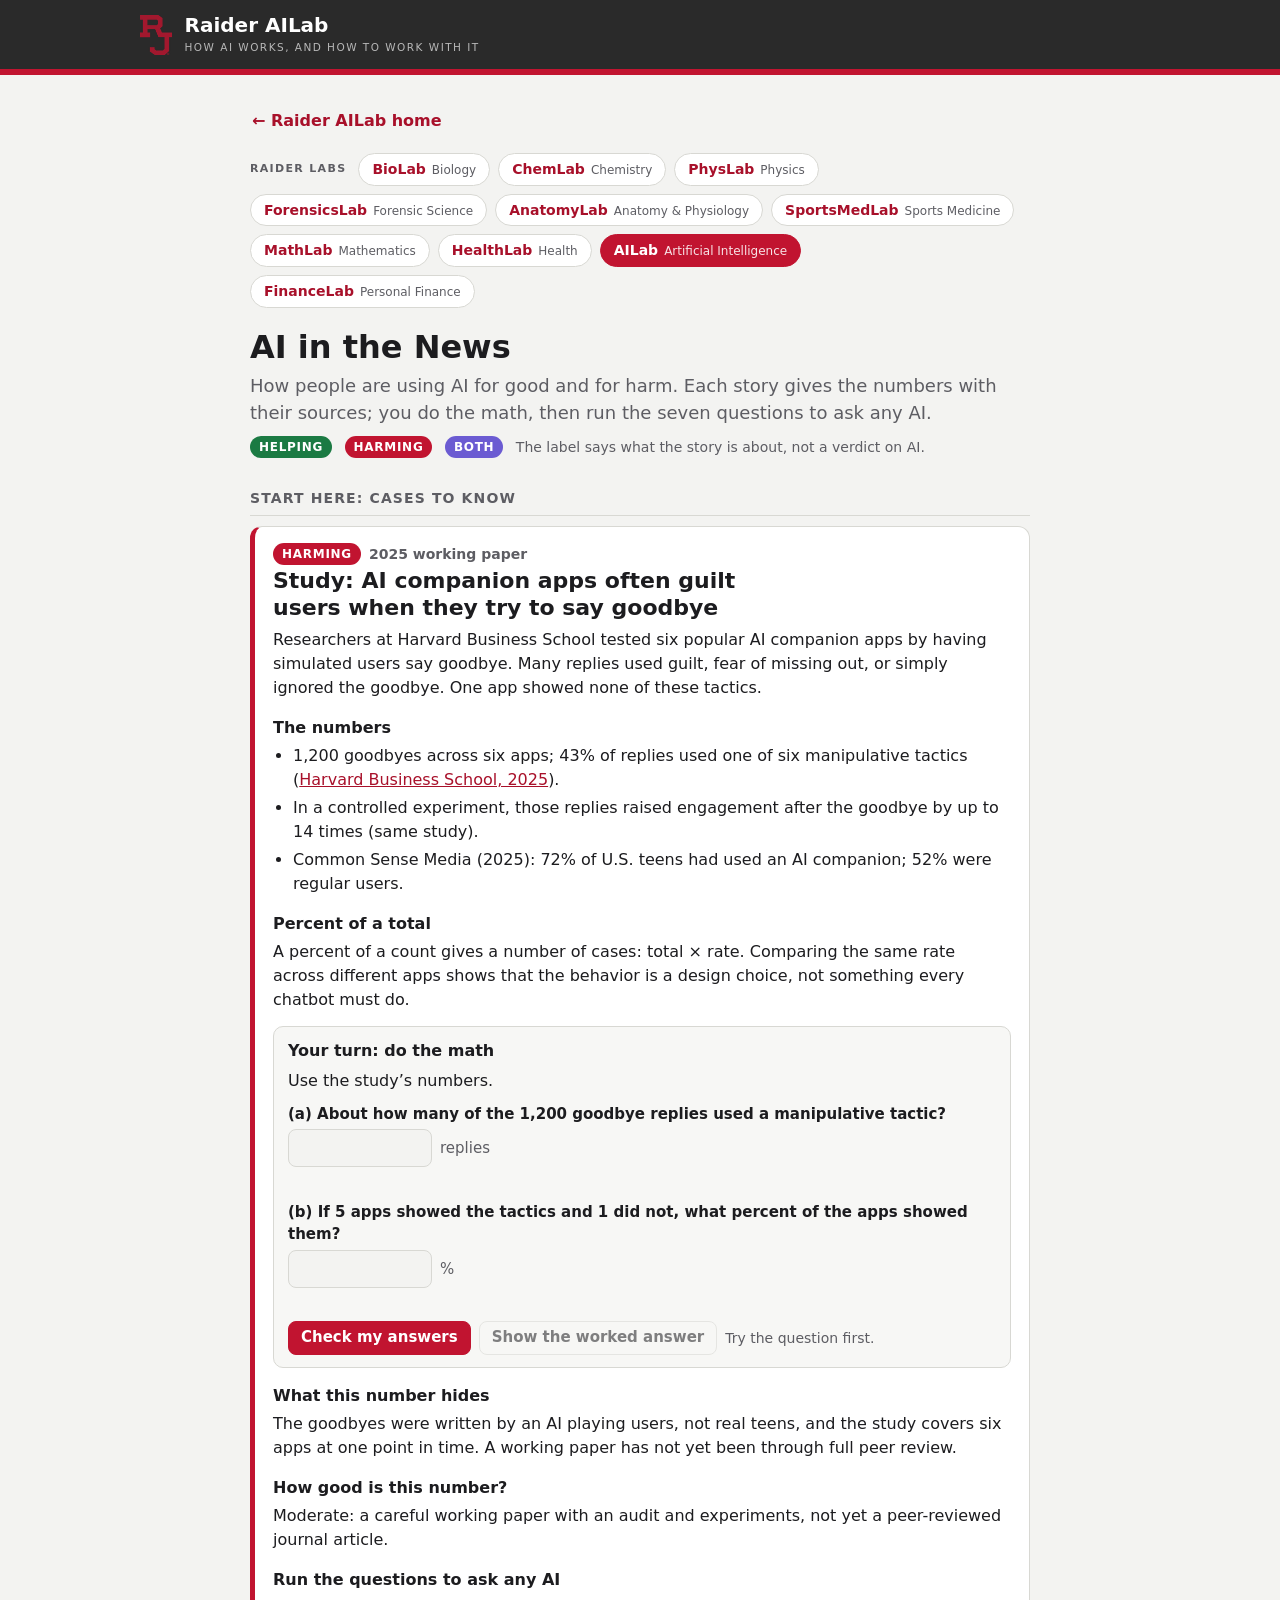
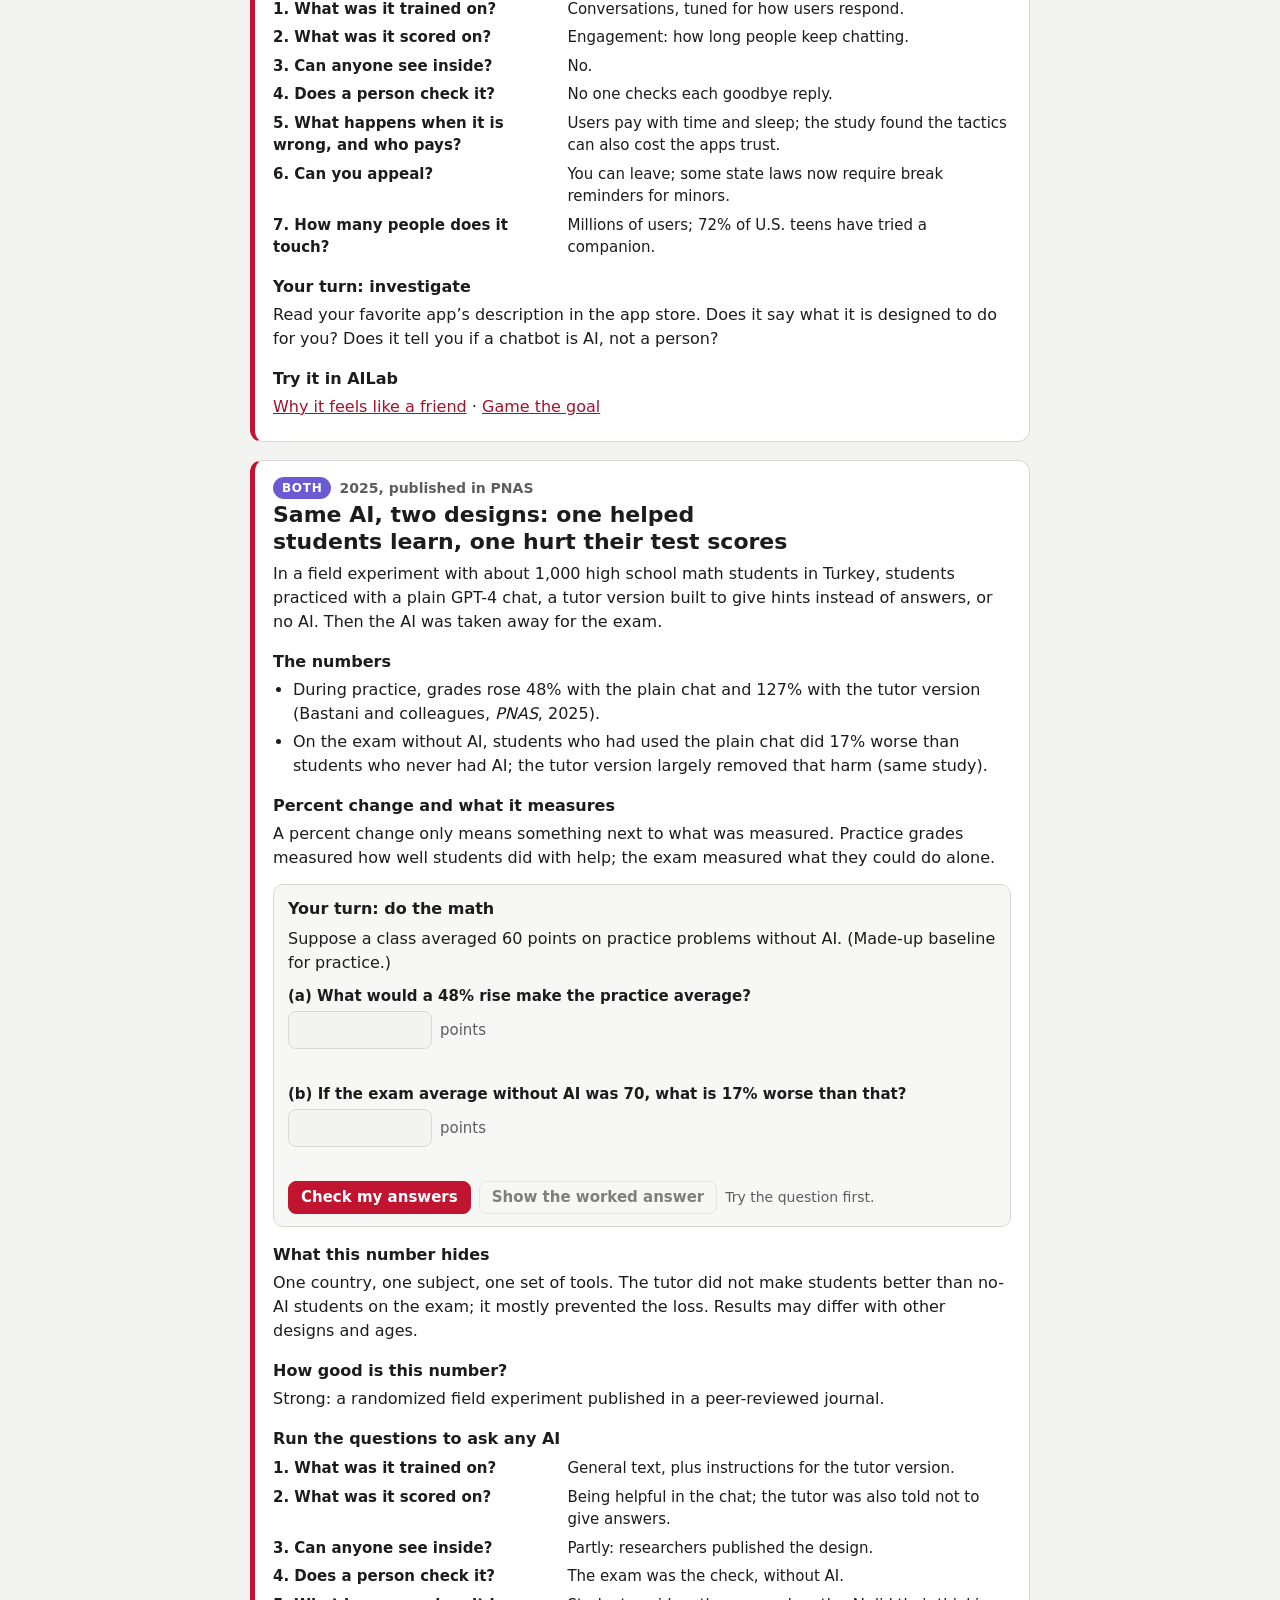
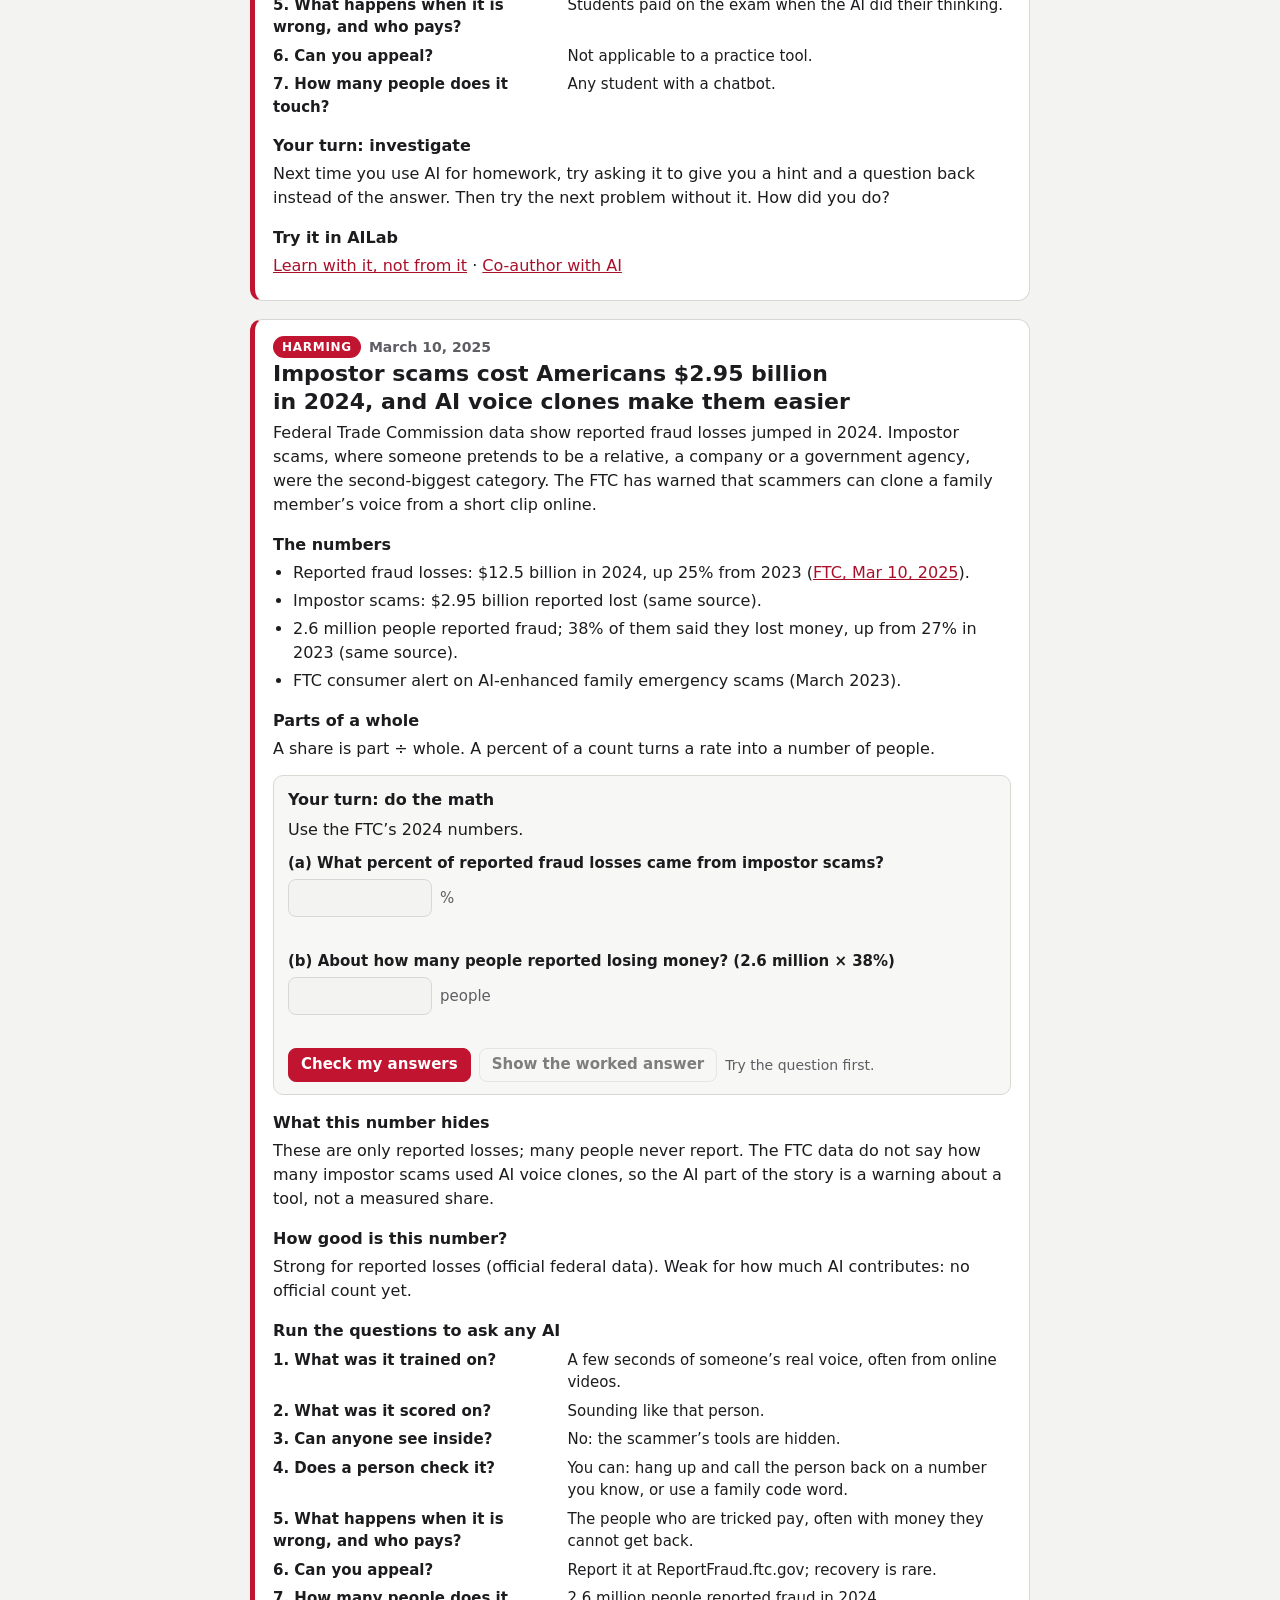
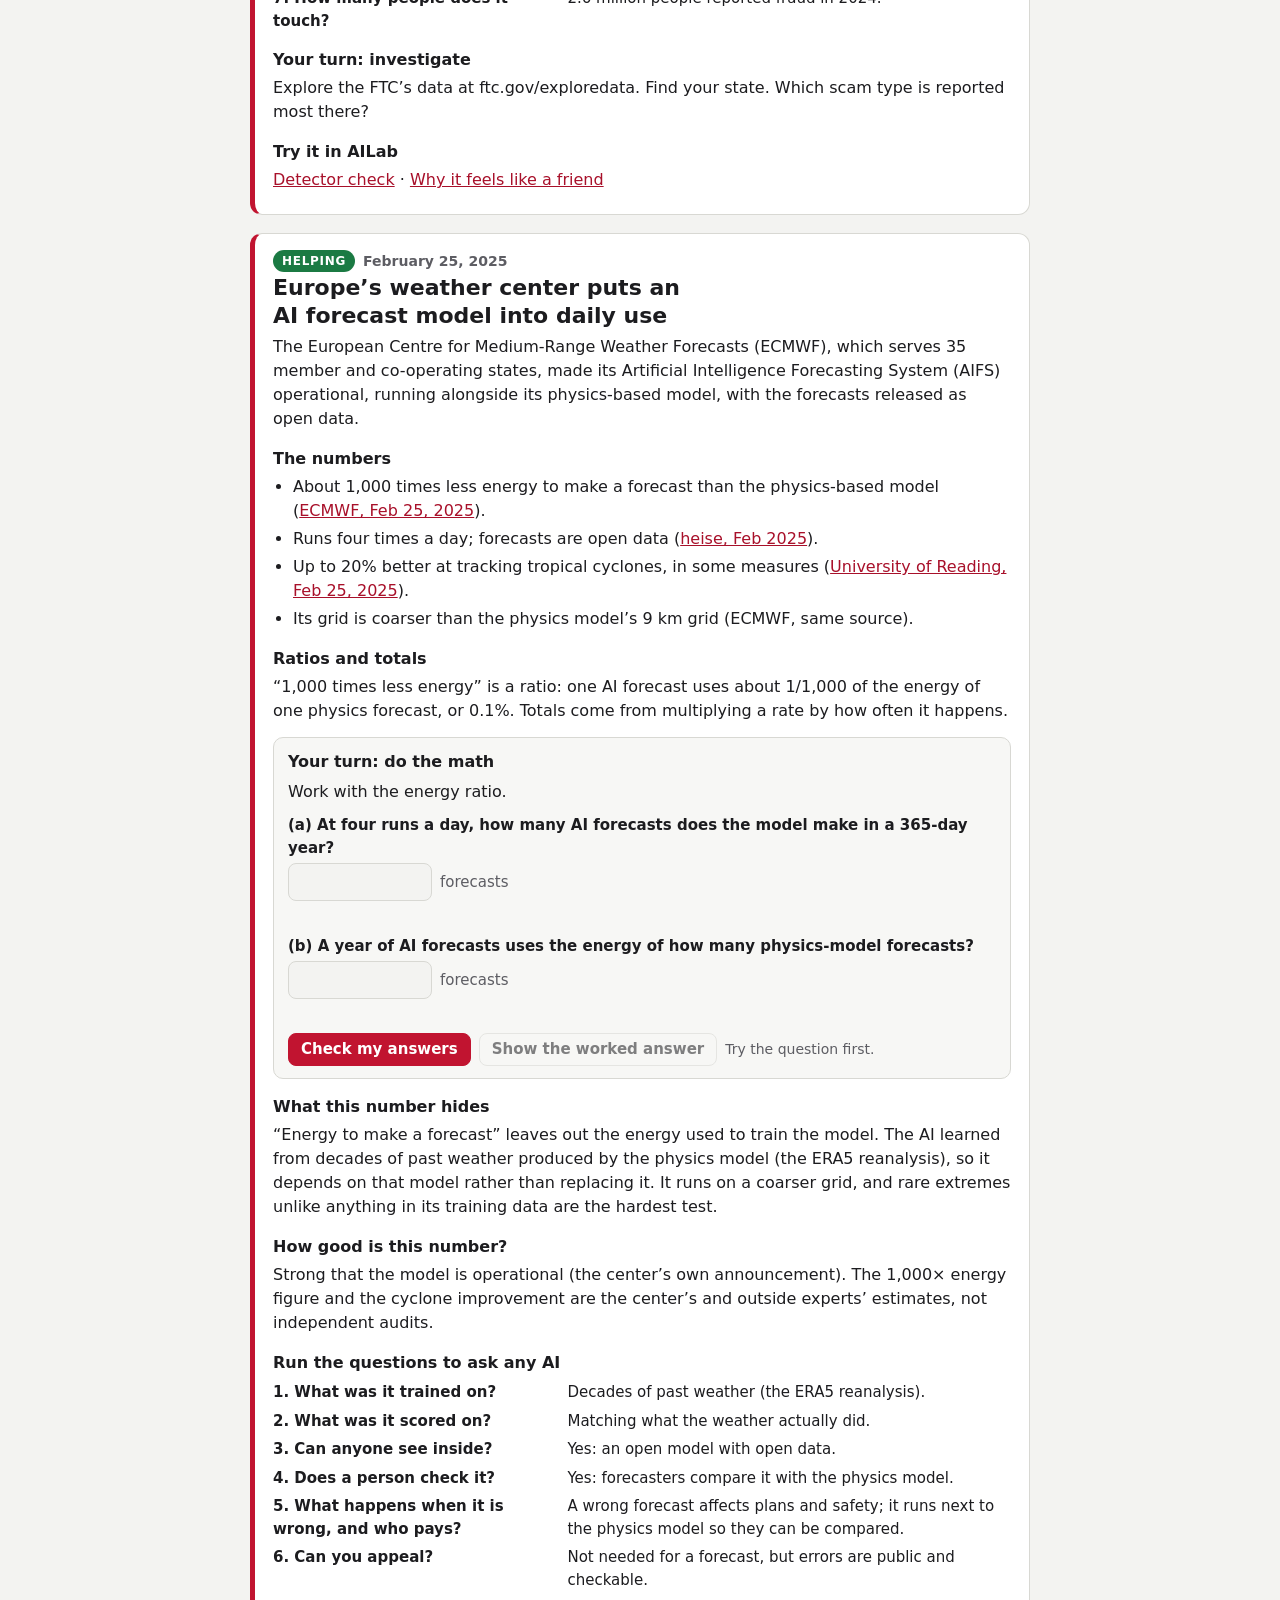
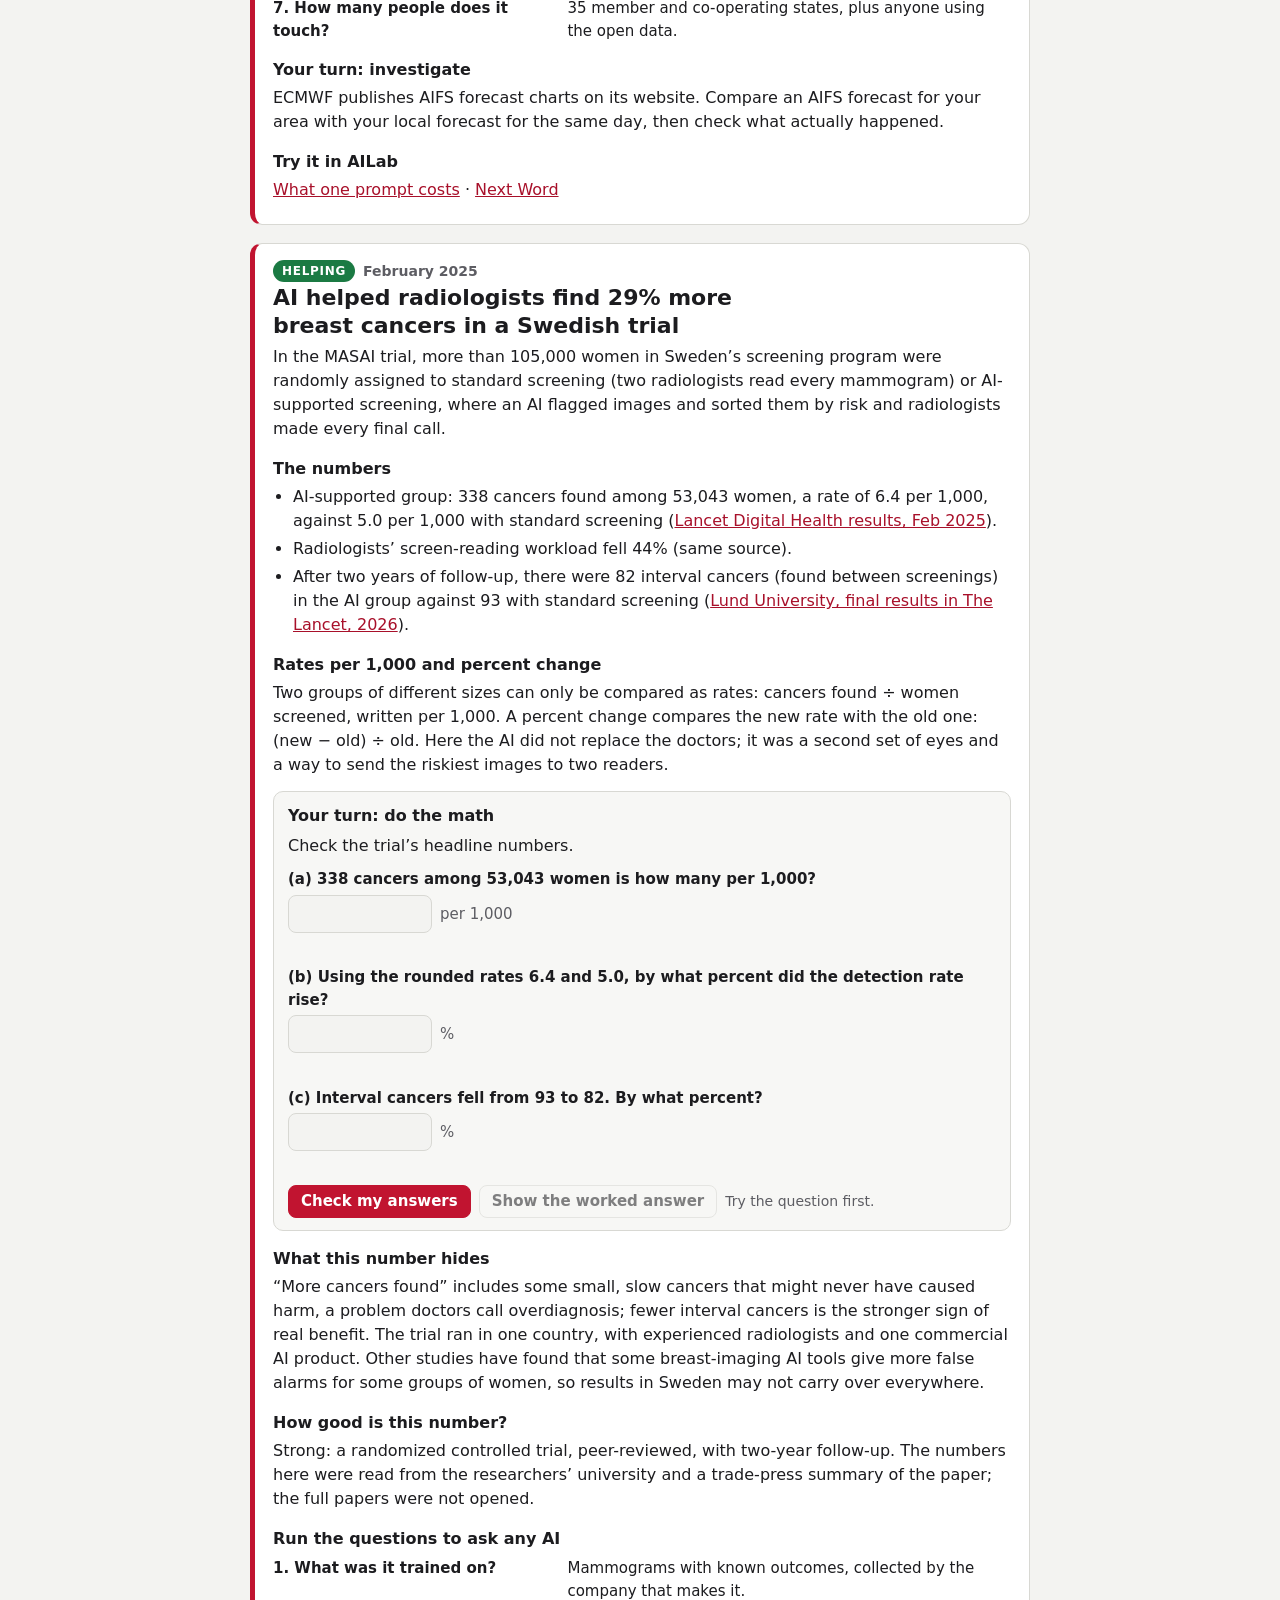
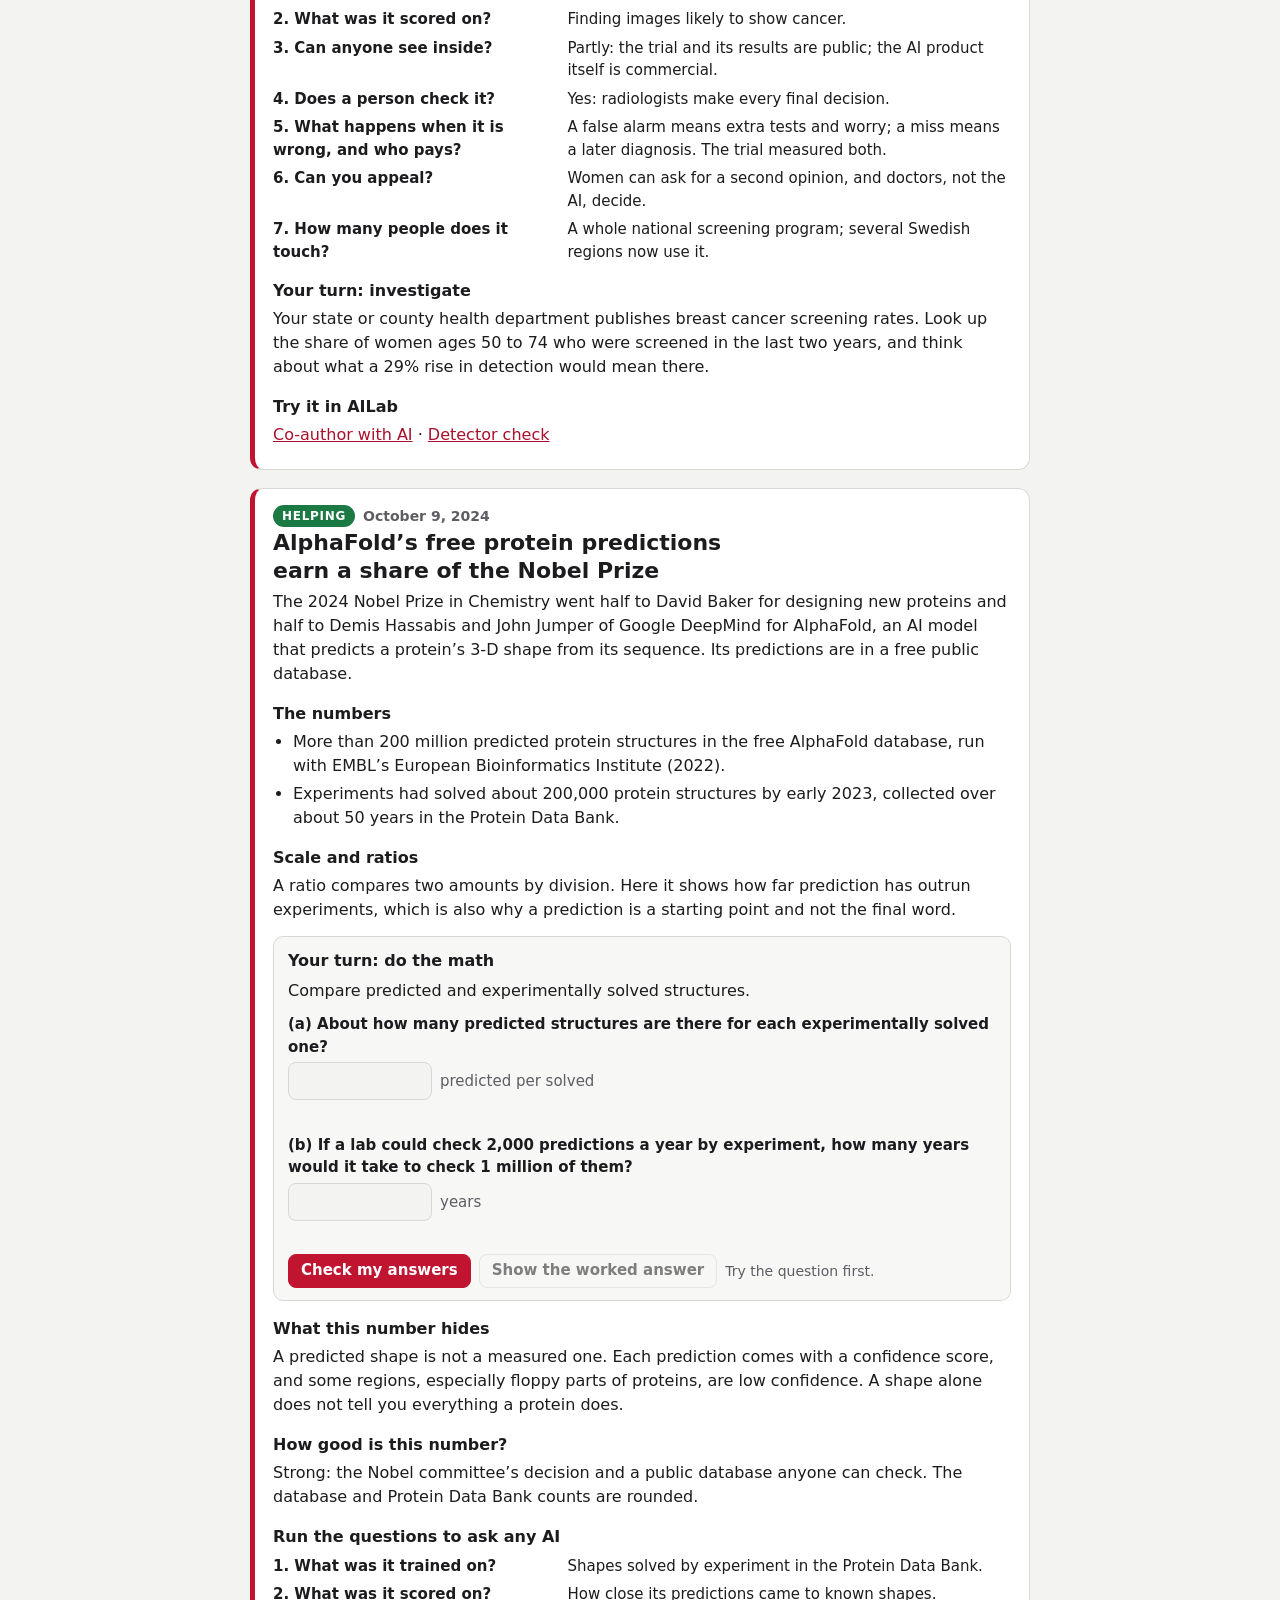
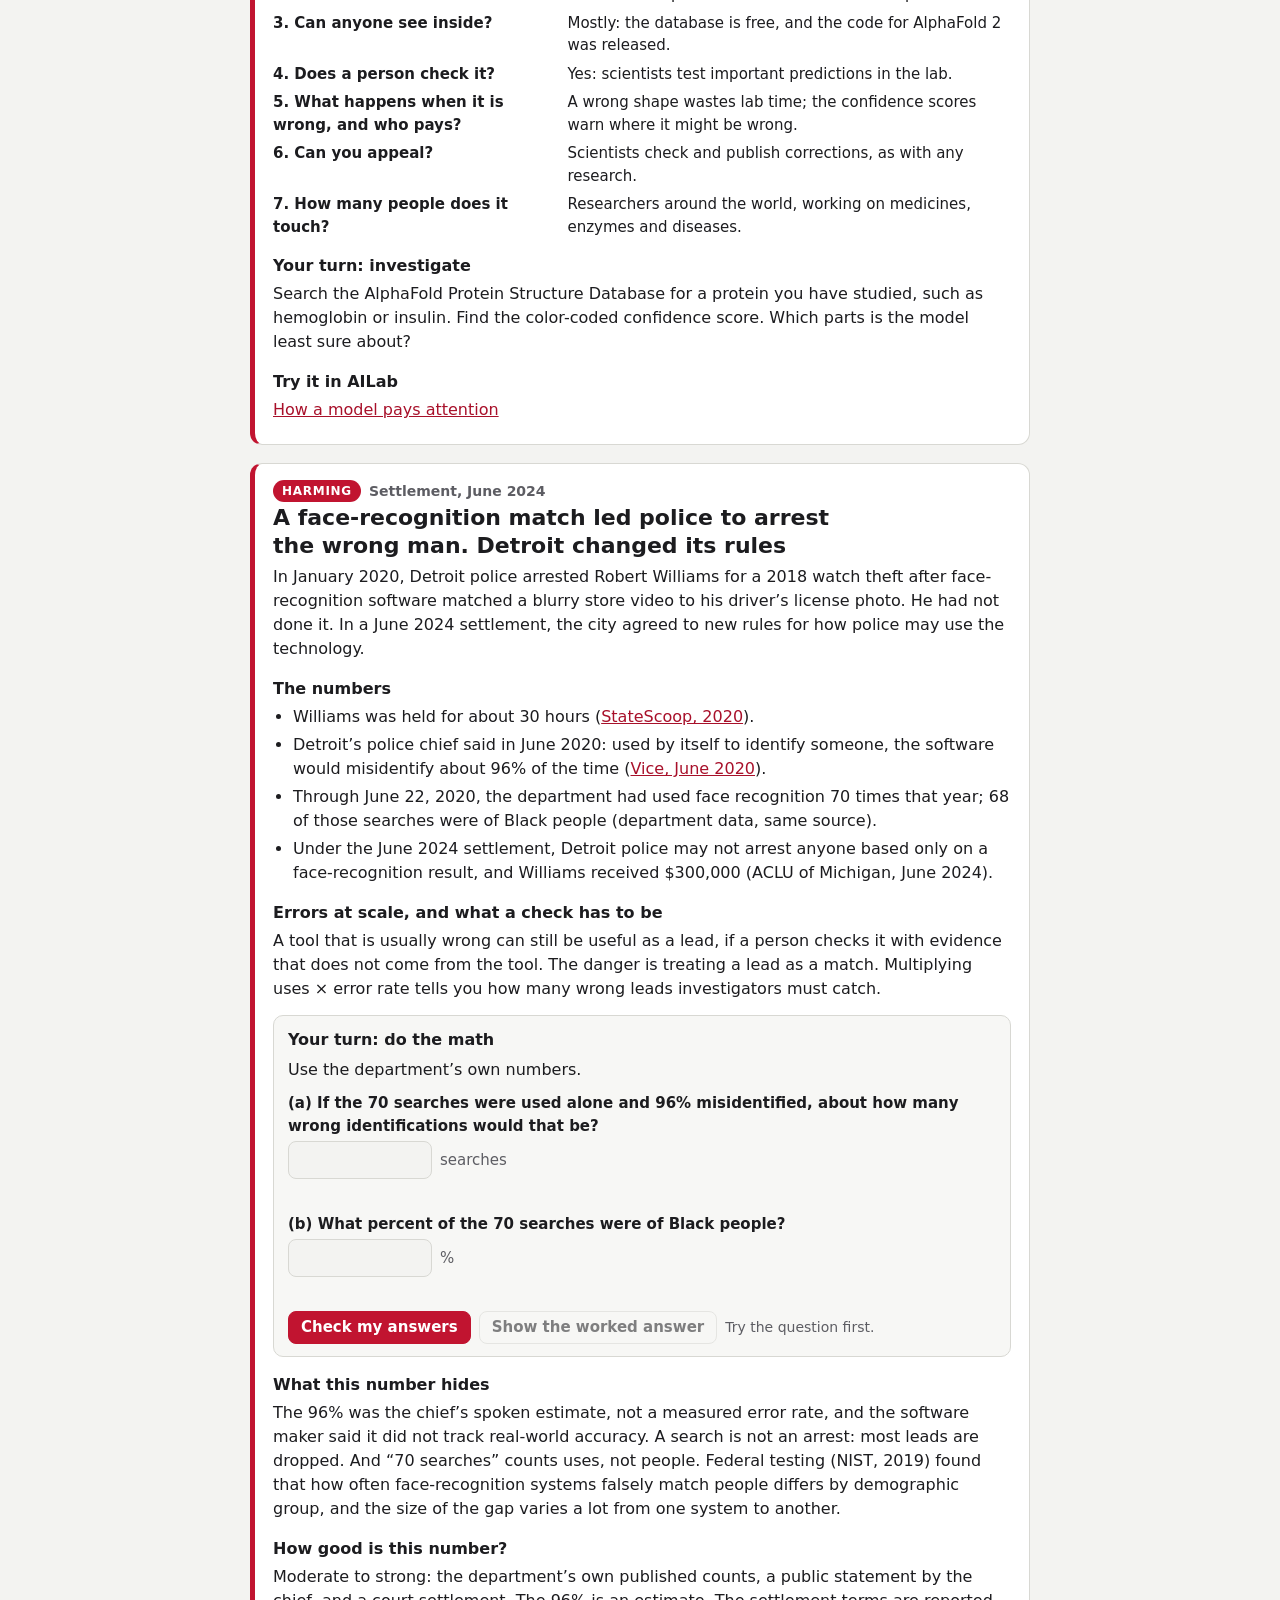
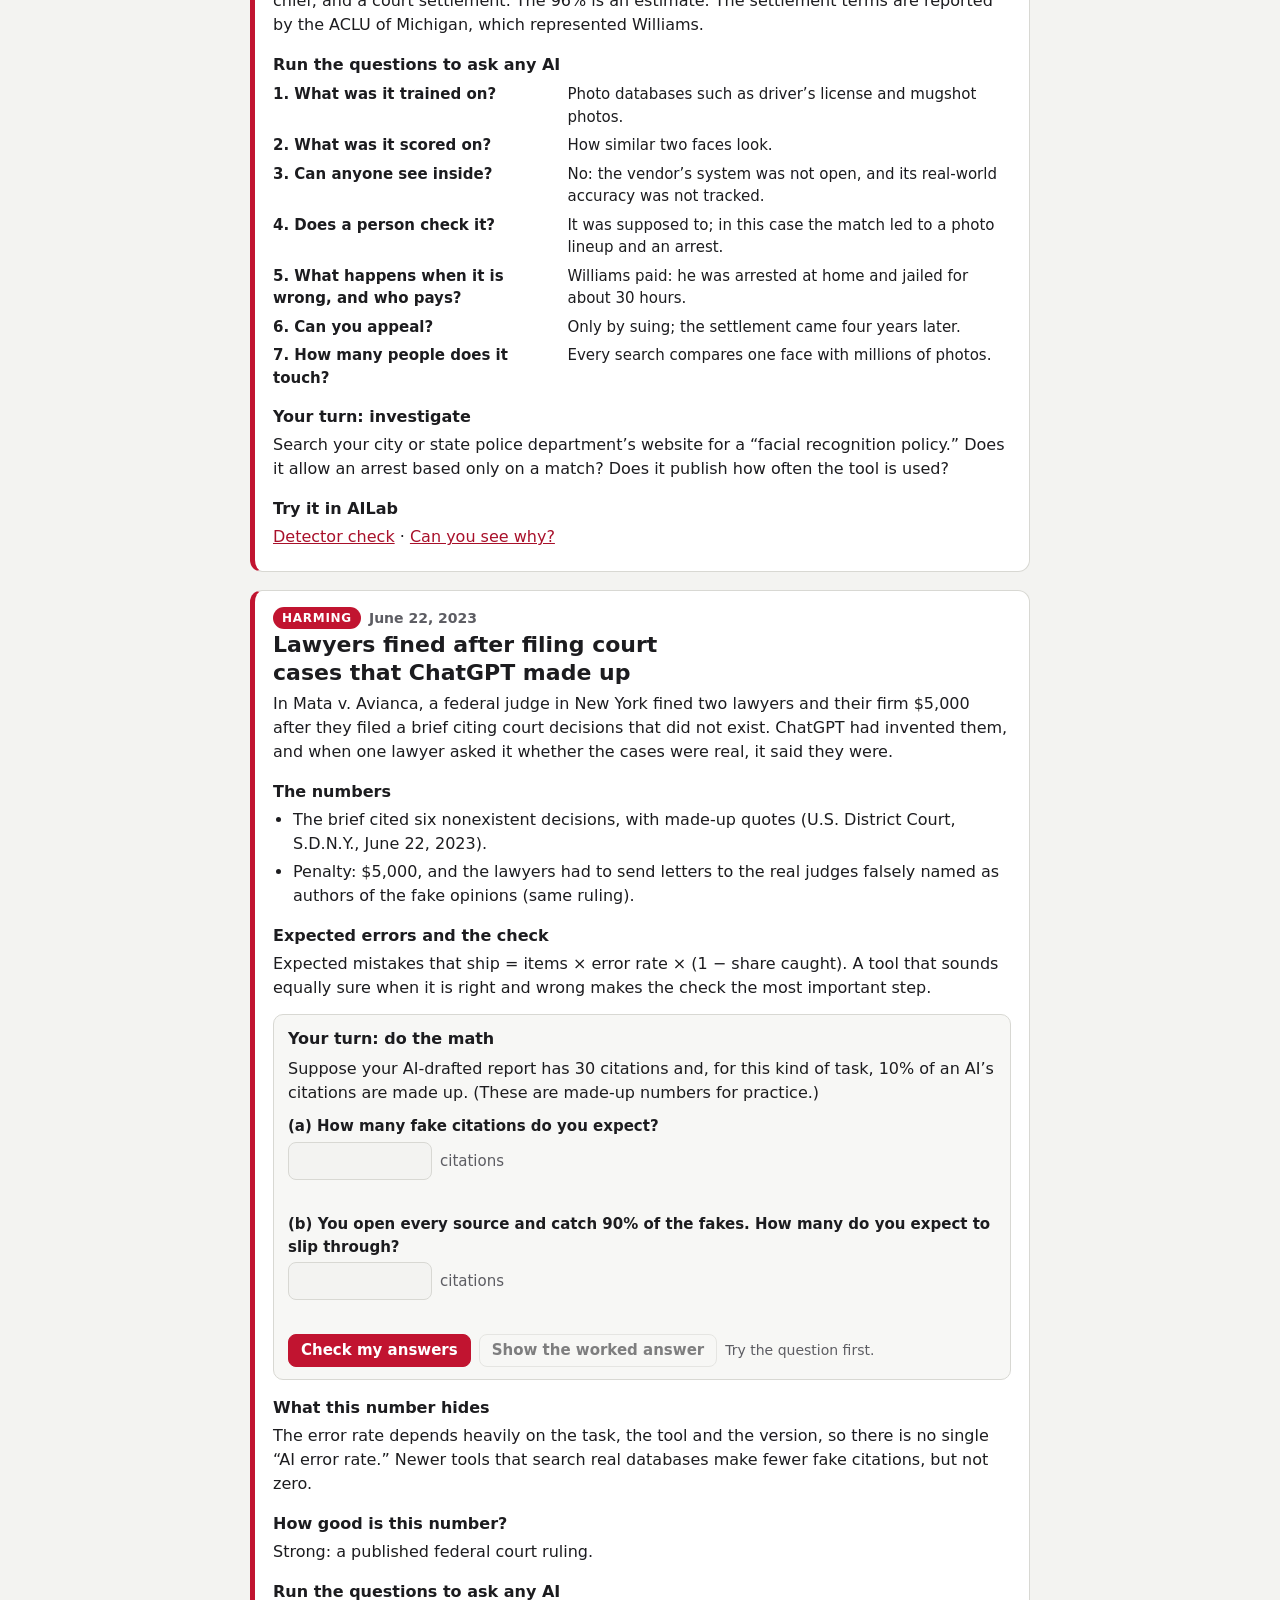
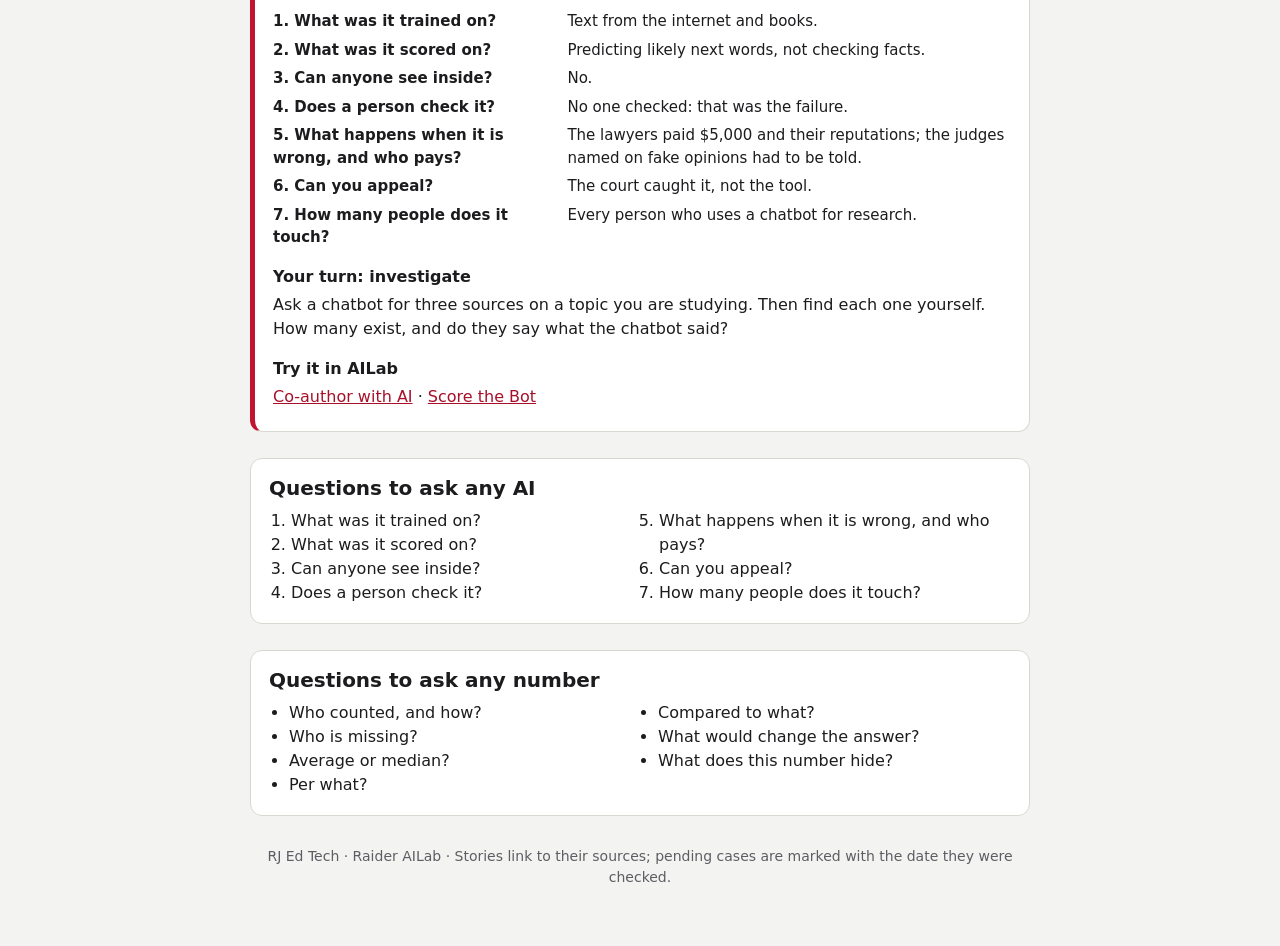
==== news.html @ 6b41a468 "AILab: AI in the News page (good and bad), 'Questions to ask any AI' card on every tool Co-Authored-" ====
<!DOCTYPE html>
<html lang="en">
<head>
<meta charset="utf-8">
<meta name="viewport" content="width=device-width, initial-scale=1, viewport-fit=cover">
<title>AI in the News · Raider AILab</title>
<meta name="description" content="Real AI stories, good and bad, with the numbers, the sources and the math behind them. Do the math yourself, then run the questions to ask any AI.">
<link rel="icon" href="favicon.ico" sizes="any">
<link rel="icon" href="favicon.svg" type="image/svg+xml">
<link rel="apple-touch-icon" href="apple-touch-icon.png">
<link rel="stylesheet" href="biolab.css?v=1">
<style>
.nw{max-width:780px;margin:0 auto}
.nw h1{font-size:32px;margin:0;line-height:1.2}
.nw .lede{font-size:18px;color:var(--muted);margin:6px 0 16px}
.nw .back{display:inline-block;margin:0 0 14px;font-weight:600}
.nw a{color:var(--rj-ink)}
.nw-week{font-size:14px;font-weight:700;letter-spacing:.08em;text-transform:uppercase;color:var(--muted);margin:30px 0 10px;border-bottom:1px solid var(--line);padding-bottom:6px}
.nw-card{background:var(--card);border:1px solid var(--line);border-left:5px solid var(--rj);border-radius:12px;padding:16px 18px;margin:0 0 18px;scroll-margin-top:12px}
.nw-card h2{font-size:22px;line-height:1.25;margin:2px 0 6px}
.nw-date{font-size:14px;color:var(--muted);font-weight:600}
.nw-card h3{font-size:16px;margin:16px 0 4px}
.nw-card p,.nw-card li{font-size:16px;line-height:1.5}
.nw-card p{margin:0 0 6px}
.nw-card ul{padding-left:20px;margin:4px 0}.nw-card li{margin:4px 0}
.nw-turn{background:var(--card2);border:1px solid var(--line);border-radius:10px;padding:12px 14px;margin:14px 0 4px}
.nw-turn h3{margin:0 0 6px}
.nw-part{display:grid;gap:4px;margin:10px 0}
.nw-part label{font-weight:600;font-size:15px}
.nw-in{display:flex;flex-wrap:wrap;gap:8px;align-items:center}
.nw-in input{font:inherit;font-size:16px;width:9em;max-width:100%;padding:6px 8px;border:1px solid var(--line);border-radius:8px;background:var(--bg,#fff);color:var(--fg)}
.nw-unit{color:var(--muted);font-size:15px}
.nw-fb{font-size:15px;min-height:1.3em}
.nw-fb.ok{color:#1b7a43;font-weight:600}.nw-fb.no{color:#b85a00}
@media (prefers-color-scheme: dark){:root:not([data-theme="light"]) .nw-fb.ok{color:#5fd08a}:root:not([data-theme="light"]) .nw-fb.no{color:#f0a35c}}
:root[data-theme="dark"] .nw-fb.ok{color:#5fd08a}:root[data-theme="dark"] .nw-fb.no{color:#f0a35c}
.nw-row{display:flex;flex-wrap:wrap;gap:8px;align-items:center;margin-top:10px}
.nw-row .btn[disabled]{opacity:.55;cursor:not-allowed}
.nw-hint{font-size:14px;color:var(--muted)}
.nw-worked{margin-top:10px;padding:10px 12px;border-left:4px solid var(--rj);background:var(--card);border-radius:6px}
.nw-ask{background:var(--card);border:1px solid var(--line);border-radius:12px;padding:14px 18px;margin:26px 0 10px}
.nw-ask h2{font-size:20px;margin:0 0 6px}
.nw-ask ul{columns:2 240px;padding-left:20px;margin:4px 0}
.nw-side{display:inline-block;font-size:12px;font-weight:700;letter-spacing:.06em;text-transform:uppercase;border-radius:999px;padding:2px 9px;margin-right:8px;color:#fff;vertical-align:1px}.nw-side.good{background:#1b7a43}.nw-side.harm{background:var(--rj)}.nw-side.both{background:#6b5bd2}
.nw-key{font-size:14px;color:var(--muted);margin:-6px 0 10px}
.nw-q{display:grid;grid-template-columns:minmax(150px,38%) 1fr;gap:6px 14px;margin:6px 0;font-size:15px}.nw-q dt{font-weight:700}.nw-q dd{margin:0}
@media (max-width:560px){.nw-q{grid-template-columns:1fr}.nw-q dd{margin:0 0 6px}}
.nw-q7{columns:2 240px;padding-left:22px;margin:4px 0}
.nw-foot{margin:30px 0 10px;color:var(--muted);font-size:14px;text-align:center}
@media print{.nw-row,.back,nav.labs{display:none}.nw-worked[hidden]{display:block!important}.nw-card{break-inside:avoid}}
</style>
</head>
<body>
<header class="rj-masthead">
  <div class="hl">
    <img class="rj-mark" src="[data-uri]" alt="RJ">
    <div>
      <h1>Raider AILab</h1>
      <p class="tagline">How AI works, and how to work with it</p>
    </div>
  </div>
</header>
<main class="wrap"><div class="nw">
<a class="back" href="index.html">&larr; Raider AILab home</a>
<nav class="labs" aria-label="Raider Labs"><span class="labs-l">Raider Labs</span><a href="https://rjedtech.github.io/Raider-BioLab/">BioLab <small>Biology</small></a><a href="https://rjedtech.github.io/Raider-ChemLab/">ChemLab <small>Chemistry</small></a><a href="https://rjedtech.github.io/Raider-PhysLab/">PhysLab <small>Physics</small></a><a href="https://rjedtech.github.io/Raider-ForensicsLab/">ForensicsLab <small>Forensic Science</small></a><a href="https://rjedtech.github.io/Raider-AnatomyLab/">AnatomyLab <small>Anatomy &amp; Physiology</small></a><a href="https://rjedtech.github.io/Raider-SportsMedLab/">SportsMedLab <small>Sports Medicine</small></a><a href="https://rjedtech.github.io/Raider-MathLab/">MathLab <small>Mathematics</small></a><a href="https://rjedtech.github.io/Raider-HealthLab/">HealthLab <small>Health</small></a><a href="https://rjedtech.github.io/Raider-AILab/" aria-current="page">AILab <small>Artificial Intelligence</small></a><a href="https://rjedtech.github.io/Raider-FinanceLab/">FinanceLab <small>Personal Finance</small></a></nav>
<h1>AI in the News</h1>
<p class="lede">How people are using AI for good and for harm. Each story gives the numbers with their sources; you do the math, then run the seven questions to ask any AI.</p>
<p class="nw-key"><span class="nw-side good">Helping</span> <span class="nw-side harm">Harming</span> <span class="nw-side both">Both</span> The label says what the story is about, not a verdict on AI.</p>
<div id="nw-list"><noscript><p>In the News needs JavaScript turned on.</p></noscript></div>
<section class="nw-ask"><h2>Questions to ask any AI</h2><ol class="nw-q7"><li>What was it trained on?</li><li>What was it scored on?</li><li>Can anyone see inside?</li><li>Does a person check it?</li><li>What happens when it is wrong, and who pays?</li><li>Can you appeal?</li><li>How many people does it touch?</li></ol></section>
<section class="nw-ask"><h2>Questions to ask any number</h2><ul>
<li>Who counted, and how?</li><li>Who is missing?</li><li>Average or median?</li><li>Per what?</li>
<li>Compared to what?</li><li>What would change the answer?</li><li>What does this number hide?</li></ul></section>
<p class="nw-foot">RJ Ed Tech · Raider AILab · Stories link to their sources; pending cases are marked with the date they were checked.</p>
</div></main>
<script src="news-data.js?v=202611120500"></script>
<script>
(function(){
var LAB="AILab";var Q7=["What was it trained on?","What was it scored on?","Can anyone see inside?","Does a person check it?","What happens when it is wrong, and who pays?","Can you appeal?","How many people does it touch?"];var SIDE={good:"Helping",harm:"Harming",both:"Both"};
var list=document.getElementById('nw-list');
var data=(window.RAIDER_NEWS||[]).slice();
if(!data.length){list.innerHTML='<p>No stories yet. Check back next week.</p>';return;}
var MON=['January','February','March','April','May','June','July','August','September','October','November','December'];
function fmt(d){var p=d.split('-');return MON[+p[1]-1]+' '+(+p[2])+', '+p[0];}
data.sort(function(a,b){return a.week<b.week?1:a.week>b.week?-1:(a.date<b.date?1:a.date>b.date?-1:0);});
function el(t,c,h){var e=document.createElement(t);if(c)e.className=c;if(h!=null)e.innerHTML=h;return e;}
function num(v){v=String(v).replace(/[,$%\s]/g,'').replace(/−/g,'-');if(v===''||isNaN(+v))return null;return +v;}
var week=null;
data.forEach(function(s){
  var gh=s.group||('Week of '+fmt(s.week));if(gh!==week){week=gh;list.appendChild(el('h2','nw-week',gh));}
  var a=el('article','nw-card');a.id=s.id;
  var dl=el('div','nw-date',s.dateLabel||fmt(s.date));if(s.side&&SIDE[s.side]){var b=el('span','nw-side '+s.side,SIDE[s.side]);dl.insertBefore(b,dl.firstChild);}a.appendChild(dl);
  a.appendChild(el('h2','',s.title));
  a.appendChild(el('p','',s.summary));
  a.appendChild(el('h3','','The numbers'));
  var ul=el('ul');s.numbers.forEach(function(n){ul.appendChild(el('li','',n));});a.appendChild(ul);
  a.appendChild(el('h3','',s.concept.title));
  a.appendChild(el('p','',s.concept.html));
  var t=el('section','nw-turn');t.appendChild(el('h3','','Your turn: do the math'));
  t.appendChild(el('p','',s.hook.prompt));
  var parts=s.hook.parts.map(function(p,i){
    var w=el('div','nw-part');var id=s.id+'-p'+i;
    var lb=el('label','',p.label);lb.htmlFor=id;w.appendChild(lb);
    var row=el('div','nw-in');var inp=document.createElement('input');inp.id=id;inp.type='text';inp.inputMode='decimal';inp.autocomplete='off';
    row.appendChild(inp);row.appendChild(el('span','nw-unit',p.unit||''));w.appendChild(row);
    var fb=el('div','nw-fb');fb.setAttribute('aria-live','polite');w.appendChild(fb);t.appendChild(w);
    inp.addEventListener('keydown',function(e){if(e.key==='Enter')check();});
    return {p:p,inp:inp,fb:fb};
  });
  var row=el('div','nw-row');
  var chk=el('button','btn primary','Check my answers');chk.type='button';
  var show=el('button','btn','Show the worked answer');show.type='button';show.disabled=true;
  var hint=el('span','nw-hint','Try the question first.');
  row.appendChild(chk);row.appendChild(show);row.appendChild(hint);t.appendChild(row);
  var wk=el('div','nw-worked','<b>Worked answer.</b> '+s.hook.worked);wk.hidden=true;t.appendChild(wk);
  function check(){
    var tried=false,right=0;
    parts.forEach(function(o){
      var v=num(o.inp.value),p=o.p;
      if(v===null){o.fb.className='nw-fb';o.fb.textContent=o.inp.value.trim()?'Enter a number.':'';return;}
      tried=true;
      if(Math.abs(v-p.answer)<=p.tol){o.fb.className='nw-fb ok';o.fb.textContent='Correct.';right++;}
      else if(p.signHint&&Math.abs(v+p.answer)<=p.tol){o.fb.className='nw-fb no';o.fb.textContent=p.signHint;}
      else if(Math.abs(v-p.answer)<=Math.max(5*p.tol,Math.abs(p.answer)*0.03)){o.fb.className='nw-fb no';o.fb.textContent='Close. Check your rounding.';}
      else{o.fb.className='nw-fb no';o.fb.textContent='Not yet. Look again at the numbers above.';}
    });
    if(tried){show.disabled=false;hint.textContent=right===parts.length?'All correct.':'You can try again or see the worked answer.';}
  }
  chk.addEventListener('click',check);
  show.addEventListener('click',function(){wk.hidden=!wk.hidden;show.textContent=wk.hidden?'Show the worked answer':'Hide the worked answer';});
  a.appendChild(t);
  a.appendChild(el('h3','','What this number hides'));a.appendChild(el('p','',s.hides));
  a.appendChild(el('h3','','How good is this number?'));a.appendChild(el('p','',s.evidence));
  if(s.ask&&s.ask.length===7){a.appendChild(el('h3','','Run the questions to ask any AI'));var dq=el('dl','nw-q');Q7.forEach(function(q,i){dq.appendChild(el('dt','',(i+1)+'. '+q));dq.appendChild(el('dd','',s.ask[i]));});a.appendChild(dq);}
  if(s.investigate){a.appendChild(el('h3','','Your turn: investigate'));a.appendChild(el('p','',s.investigate));}
  if(s.related&&s.related.length){a.appendChild(el('h3','','Try it in '+LAB));var r=el('p');s.related.forEach(function(x,i){var l=el('a','',x.label);l.href=x.href;if(i)r.appendChild(document.createTextNode(' · '));r.appendChild(l);});a.appendChild(r);}
  list.appendChild(a);
});
if(location.hash){var tgt=document.getElementById(location.hash.slice(1));if(tgt)tgt.scrollIntoView();}
})();
</script>
<!-- Anonymous page-view count (GoatCounter, rjedtech.goatcounter.com): no cookies, no personal data, no form contents.
     Each tool (#id) counts as its own page; anything after = or @ in the address is never sent.
     A visit through the school's Securly filter (?scrlybrkr in the address) adds ?sd = school device; nothing else about the visitor is sent. -->
<script>
window.goatcounter={no_onload:true};
(function(){var last=null,tries=0;
function route(){var h=(location.hash||'').slice(1).split(/[=@?&]/)[0].replace(/[^A-Za-z0-9_-]/g,'').slice(0,40);return location.pathname.replace(/index\.html$/,'')+(h?'#'+h:'')+(/scrlybrkr/.test(location.search)?'?sd':'');}
function go(){var p=route();if(p===last)return;var g=window.goatcounter;if(!g||typeof g.count!=='function'){if(tries++<40)setTimeout(go,250);return;}last=p;try{g.count({path:p});}catch(e){}}
window.addEventListener('hashchange',go);if(document.readyState==='complete')go();else window.addEventListener('load',go);})();
</script>
<script data-goatcounter="https://rjedtech.goatcounter.com/count" async src="//gc.zgo.at/count.js"></script>
</body>
</html>
---- biolab.css ----
/*RJMASTHEAD*/
/* RJ Ed Tech masthead (suite standard, matches Raider Observation Console):
   charcoal band + 6px Raider-red rule, full browser width; contents stay
   aligned with the page column. Same in light and dark. */
html{overflow-x:clip}
.rj-masthead{position:relative;isolation:isolate;display:flex;align-items:center;justify-content:space-between;gap:14px;flex-wrap:wrap;
  padding-top:14px!important;padding-bottom:14px!important;margin-top:0!important;margin-bottom:34px!important;
  border:0!important;background:none!important;color:#fff;color-scheme:dark}
.rj-masthead{box-sizing:border-box;width:100vw;max-width:none!important;margin-left:calc(50% - 50vw)!important;margin-right:calc(50% - 50vw)!important;
  padding-left:max(20px,calc((100vw - 1000px)/2))!important;padding-right:max(20px,calc((100vw - 1000px)/2))!important}
.rj-masthead::before{content:"";position:absolute;z-index:-1;top:-64px;bottom:-6px;left:calc(50% - 50vw);right:calc(50% - 50vw);
  background:#2a2a2a;border-bottom:6px solid #C11430}
.rj-masthead>.head-row{flex:1;align-items:center}
body:not(.fs) .rj-masthead .hl,body:not(.fs) .rj-masthead .header-left,body:not(.fs) .rj-masthead .title-lock{display:flex!important;flex-direction:row!important;flex-wrap:nowrap!important;align-items:center!important;gap:13px!important;min-width:0}
.rj-masthead .rj-mark{height:40px;width:auto;display:block;flex-shrink:0}
.rj-masthead .brand,.rj-masthead h1{color:#fff!important;-webkit-text-fill-color:#fff!important;background:none!important;
  font-size:20px!important;font-weight:700!important;line-height:1.15!important;letter-spacing:0!important;margin:0!important}
.rj-masthead .accent{color:inherit!important;-webkit-text-fill-color:inherit!important}
.rj-masthead .tagline,.rj-masthead .subtitle,.rj-masthead .rjm-sub{color:#b8b8b8!important;font-size:10.5px!important;font-weight:400!important;
  letter-spacing:.14em!important;text-transform:uppercase;margin:3px 0 0!important;line-height:1.45!important}
.rj-masthead .last-checked{color:#b8b8b8!important}
.rj-masthead a{color:#f2f2f2!important}
body:not(.fs) .rj-masthead button,body:not(.fs) .rj-masthead select{background:rgba(255,255,255,.08)!important;color:#f2f2f2!important;
  border:1px solid rgba(255,255,255,.22)!important}
body:not(.fs) .rj-masthead select option{background:#2a2a2a;color:#f2f2f2}
.rj-masthead .hdr-txt{flex:1;min-width:0}
.rj-masthead .hdr-txt .sub{color:#b8b8b8!important;font-size:10.5px!important;font-weight:400!important;letter-spacing:.14em!important;text-transform:uppercase;margin:3px 0 0!important;line-height:1.45!important}
.rj-masthead label{color:#d8d8d8!important}
.rj-masthead input{background:rgba(255,255,255,.08)!important;color:#f2f2f2!important;border:1px solid rgba(255,255,255,.22)!important}
.rj-masthead input::placeholder{color:#9a9a9a}
.rj-masthead .lang-globe{color:#f2f2f2}
body.fs .rj-masthead{color-scheme:normal;margin-bottom:0!important}
body.fs .rj-masthead::before{display:none}
@media(max-width:600px){.rj-masthead .brand,.rj-masthead h1{font-size:17px!important}.rj-masthead>label{flex-basis:100%}}
@media print{.rj-masthead::before{display:none}.rj-masthead,.rj-masthead .brand,.rj-masthead h1{color:#000!important;-webkit-text-fill-color:#000!important}}
/*/RJMASTHEAD*/

/* Layout: one 1000px lab-bench column — stage + control drawer, then
   instruments (readouts, graph, prediction), then the lab notebook (trials). */
:root{
  --bg:#f3f3f1; --card:#ffffff; --card2:#f7f7f5; --fg:#1c1c1f; --muted:#5d5d63; --line:#d8d8d3;
  --rj:#C11430; --rj-ink:#a8102a; --focus:#1f6feb; --good:#1b7339; --bad:#b3261e;
  --warn:#c27a00; --warn-ink:#6e4300; --warn-bg:#fff4dc;
  --font:"Segoe UI",system-ui,-apple-system,Roboto,"Helvetica Neue",Arial,sans-serif;
  /* drawing palette for the simulations */
  --cv-ims:#fcefe4; --cv-matrix:#e8f1f8; --cv-head:#dca23a; --cv-tail:#eadbb2; --cv-ink:#26262b; --cv-soft:#62626a;
  --cv-h:#d22d68; --cv-e:#f2b705; --cv-estroke:#7a5a00; --cv-atp:#1b7339; --cv-dnp:#7b3fe4;
  --cv-sol:#e9f3f9; --cv-enz:#3a8a55; --cv-enzd:#7c9a84; --cv-sub:#2d6bd2; --cv-prod:#df741a; --cv-inc:#d32f2f; --cv-inn:#7b3fe4;
  --cv-water:#d6ebf4; --cv-glass:#8aa6b4; --cv-leaf:#2b8237; --cv-leaf2:#58ad48; --cv-bubble:#ffffff; --cv-bstroke:#6f97ab;
  --cv-bench:#ddd2bf; --cv-lamp:#3a3e45; --cv-ruler:#efe6cf;
  --cv-bg:#f7f8f6; --cv-bg2:#eef1ee; --s1:#C11430; --s2:#2d6bd2; --s3:#1b8a4a; --s4:#c27a00; --s5:#7b3fe4; --s6:#0f8b8d;
  --g-line:#C11430; --g-fill:rgba(193,20,48,.10); --g-grid:#e7e7e2; --g-axis:#77777d; --g-dot:#2d6bd2;
}
@media (prefers-color-scheme: dark){:root:not([data-theme="light"]){
  --bg:#15161a; --card:#1d1f24; --card2:#24272d; --fg:#ececef; --muted:#a2a2aa; --line:#353840;
  --rj-ink:#ed516a; --focus:#6ea8ff; --good:#5cc27f; --bad:#f2827a;
  --warn:#f2b24c; --warn-ink:#f7cd86; --warn-bg:#33281a;
  --cv-ims:#2a221c; --cv-matrix:#17212a; --cv-head:#b78a35; --cv-tail:#4d4535; --cv-ink:#ececef; --cv-soft:#a2a2aa;
  --cv-h:#ff6b9a; --cv-e:#ffd23f; --cv-estroke:#3a2c00; --cv-atp:#62d08a; --cv-dnp:#a77dff;
  --cv-sol:#14212a; --cv-enz:#46a868; --cv-enzd:#5b6f61; --cv-sub:#5c9bff; --cv-prod:#ff9a45; --cv-inc:#ff5d5d; --cv-inn:#a77dff;
  --cv-water:#132d3a; --cv-glass:#6a8796; --cv-leaf:#3a9c46; --cv-leaf2:#73c562; --cv-bubble:#e6f6ff; --cv-bstroke:#9cc4d8;
  --cv-bench:#3a342b; --cv-lamp:#9ca2aa; --cv-ruler:#2e2a22;
  --cv-bg:#191b20; --cv-bg2:#20242a; --s1:#ed516a; --s2:#5c9bff; --s3:#5cc27f; --s4:#f2b24c; --s5:#a77dff; --s6:#4cc9c0;
  --g-line:#ed516a; --g-fill:rgba(237,81,106,.14); --g-grid:#2b2e35; --g-axis:#8f8f97; --g-dot:#5c9bff;
  color-scheme:dark}}
:root[data-theme="dark"]{
  --bg:#15161a; --card:#1d1f24; --card2:#24272d; --fg:#ececef; --muted:#a2a2aa; --line:#353840;
  --rj-ink:#ed516a; --focus:#6ea8ff; --good:#5cc27f; --bad:#f2827a;
  --warn:#f2b24c; --warn-ink:#f7cd86; --warn-bg:#33281a;
  --cv-ims:#2a221c; --cv-matrix:#17212a; --cv-head:#b78a35; --cv-tail:#4d4535; --cv-ink:#ececef; --cv-soft:#a2a2aa;
  --cv-h:#ff6b9a; --cv-e:#ffd23f; --cv-estroke:#3a2c00; --cv-atp:#62d08a; --cv-dnp:#a77dff;
  --cv-sol:#14212a; --cv-enz:#46a868; --cv-enzd:#5b6f61; --cv-sub:#5c9bff; --cv-prod:#ff9a45; --cv-inc:#ff5d5d; --cv-inn:#a77dff;
  --cv-water:#132d3a; --cv-glass:#6a8796; --cv-leaf:#3a9c46; --cv-leaf2:#73c562; --cv-bubble:#e6f6ff; --cv-bstroke:#9cc4d8;
  --cv-bench:#3a342b; --cv-lamp:#9ca2aa; --cv-ruler:#2e2a22;
  --cv-bg:#191b20; --cv-bg2:#20242a; --s1:#ed516a; --s2:#5c9bff; --s3:#5cc27f; --s4:#f2b24c; --s5:#a77dff; --s6:#4cc9c0;
  --g-line:#ed516a; --g-fill:rgba(237,81,106,.14); --g-grid:#2b2e35; --g-axis:#8f8f97; --g-dot:#5c9bff;
  color-scheme:dark}

*{box-sizing:border-box}
[hidden]{display:none!important}
html{color-scheme:light}
body{margin:0}
img{max-width:100%}
body{background:var(--bg);color:var(--fg);font:16px/1.5 var(--font);
  padding-left:max(16px,env(safe-area-inset-left,0px));padding-right:max(16px,env(safe-area-inset-right,0px));padding-block:0 48px}
.wrap{max-width:1000px;margin:0 auto}
h2,h3{text-wrap:balance}
button,select,input{font:inherit;color:inherit}
:focus-visible{outline:2px solid var(--focus);outline-offset:2px}

.bar{display:flex;flex-wrap:wrap;gap:12px 20px;justify-content:space-between;align-items:center;margin-bottom:22px}
.tabs{display:flex;flex-wrap:wrap;gap:4px}
.tab{border:1px solid transparent;background:none;color:var(--muted);font-weight:600;font-size:16px;padding:8px 14px;border-radius:8px;cursor:pointer}
.tab:hover{color:var(--fg);background:var(--card2)}
.tab[aria-selected="true"]{color:var(--fg);background:var(--card);border-color:var(--line);box-shadow:inset 0 -3px 0 var(--rj)}
.lvl{display:flex;align-items:center;gap:10px}
.lvl-l{font-size:13px;font-weight:600;letter-spacing:.08em;text-transform:uppercase;color:var(--muted)}
.seg{display:inline-flex;border:1px solid var(--line);border-radius:9px;background:var(--card2);padding:3px;gap:2px;flex-wrap:wrap}
.seg button{border:0;background:none;padding:5px 12px;border-radius:6px;font-size:15px;font-weight:600;color:var(--muted);cursor:pointer}
.seg button:hover{color:var(--fg)}
.seg button[aria-checked="true"],.seg button[aria-pressed="true"]{background:var(--card);color:var(--fg);box-shadow:0 1px 2px rgba(0,0,0,.18)}
.lvl .seg button[aria-pressed="true"]{background:var(--rj);color:#fff}

.sim-head h2{font-size:26px;line-height:1.2;margin:0 0 6px}
.lede{color:var(--muted);margin:0;max-width:72ch}
.bench{display:grid;grid-template-columns:minmax(0,1fr) 290px;gap:16px;margin-top:18px;align-items:start}
.stage{background:var(--card);border:1px solid var(--line);border-radius:12px;overflow:hidden;min-width:0}
.stage canvas{display:block;width:100%;aspect-ratio:16/9;max-width:100%}
.transport{display:flex;flex-wrap:wrap;gap:8px;align-items:center;padding:10px 12px;border-top:1px solid var(--line)}
.clock{margin-left:auto;font-variant-numeric:tabular-nums;color:var(--muted);font-size:15px}
.btn{border:1px solid var(--line);background:var(--card2);padding:6px 12px;border-radius:8px;font-size:15px;font-weight:600;cursor:pointer;line-height:1.3}
.btn:hover{border-color:var(--muted)}
.btn.primary{background:var(--rj);border-color:var(--rj);color:#fff}
.btn.primary:hover{filter:brightness(1.08)}
.btn select{border:0;background:none}
select.sel{border:1px solid var(--line);background:var(--card2);border-radius:8px;padding:5px 8px;font-size:15px;max-width:100%}

.controls{background:var(--card);border:1px solid var(--line);border-radius:12px;padding:16px;display:flex;flex-direction:column;gap:16px}
.controls h3{margin:0;font-size:13px;letter-spacing:.1em;text-transform:uppercase;color:var(--muted)}
.ctl-top{display:flex;justify-content:space-between;gap:8px;align-items:baseline;margin-bottom:4px}
.ctl-top label,.ctl-top .lbl{font-weight:600;font-size:15px}
.ctl output{font-variant-numeric:tabular-nums;font-weight:600;font-size:15px;color:var(--rj-ink)}
.ctl input[type=range]{width:100%;accent-color:var(--rj);margin:0}
.ctl .help{font-size:14px;color:var(--muted);margin:2px 0 0}
.switch{display:flex;gap:12px;align-items:flex-start;cursor:pointer}
.switch input{position:absolute;opacity:0;width:1px;height:1px}
.track{flex:0 0 auto;width:40px;height:22px;border-radius:11px;background:var(--line);position:relative;transition:background .15s;margin-top:2px}
.track::after{content:"";position:absolute;top:3px;left:3px;width:16px;height:16px;border-radius:50%;background:#fff;box-shadow:0 1px 2px rgba(0,0,0,.3);transition:transform .15s}
.switch input:checked+.track{background:var(--rj)}
.switch input:checked+.track::after{transform:translateX(18px)}
.switch input:focus-visible+.track{outline:2px solid var(--focus);outline-offset:2px}
.tl{display:flex;flex-direction:column;line-height:1.3}
.tl b{font-size:15px}
.tl small{font-size:14px;color:var(--muted)}

.readouts{display:grid;grid-template-columns:repeat(auto-fit,minmax(138px,1fr));gap:10px;margin-top:16px}
.tile{background:var(--card);border:1px solid var(--line);border-radius:10px;padding:10px 12px;min-width:0}
.t-l{font-size:14px;color:var(--muted);line-height:1.3}
.t-v{font-size:24px;font-weight:700;font-variant-numeric:tabular-nums;line-height:1.25;margin-top:2px}
.t-v .u{font-size:14px;font-weight:400;color:var(--muted)}
.t-bar{height:5px;border-radius:3px;background:var(--card2);border:1px solid var(--line);margin-top:8px;overflow:hidden}
.t-bar i{display:block;height:100%;background:var(--rj);width:0}

.lower{display:grid;grid-template-columns:minmax(0,1.45fr) minmax(0,1fr);gap:16px;margin-top:16px;align-items:start}
.panel{background:var(--card);border:1px solid var(--line);border-radius:12px;padding:14px 16px;min-width:0}
.p-head{display:flex;flex-wrap:wrap;gap:8px 12px;align-items:center;justify-content:space-between;margin-bottom:10px}
.p-head h3{margin:0;font-size:13px;letter-spacing:.1em;text-transform:uppercase;color:var(--muted)}
.g-opts{display:flex;flex-wrap:wrap;gap:8px;align-items:center;font-size:14px;color:var(--muted)}
.graph canvas{display:block;width:100%;height:250px}

.predict .q{font-weight:600;font-size:17px;line-height:1.4;margin:0 0 12px}
.choices{display:flex;flex-direction:column;gap:8px}
.choice{text-align:left;border:1px solid var(--line);background:var(--card2);border-radius:8px;padding:9px 12px;cursor:pointer;font-size:15px;line-height:1.35}
.choice:hover{border-color:var(--rj)}
.status{font-size:15px;color:var(--muted);margin:10px 0 0}
.prog{height:6px;border-radius:3px;background:var(--card2);border:1px solid var(--line);overflow:hidden;margin-top:8px}
.prog i{display:block;height:100%;background:var(--rj);width:0}
.verdict{font-weight:700;margin:0 0 6px}
.verdict.ok{color:var(--good)}.verdict.no{color:var(--bad)}
.explain{font-size:15px;margin:0 0 12px}
.pick{font-size:15px;margin:0 0 8px}
.row{display:flex;flex-wrap:wrap;gap:8px}
.count{font-size:13px;letter-spacing:.08em;text-transform:uppercase;color:var(--muted);font-weight:600}

.trials{margin-top:16px}
.tbl-wrap{overflow-x:auto;border:1px solid var(--line);border-radius:8px}
table{border-collapse:collapse;width:100%;font-size:14px;font-variant-numeric:tabular-nums}
th,td{padding:7px 10px;text-align:right;white-space:nowrap;border-bottom:1px solid var(--line)}
th{background:var(--card2);font-weight:600;color:var(--muted);font-size:13px}
th:first-child,td:first-child{text-align:left}
tr:last-child td{border-bottom:0}
.empty{color:var(--muted);font-size:15px;padding:14px;margin:0}
.csv-fallback{width:100%;min-height:90px;margin-top:10px;font:13px/1.4 ui-monospace,Consolas,monospace;background:var(--card2);color:var(--fg);border:1px solid var(--line);border-radius:8px;padding:8px}
.toast{font-size:14px;color:var(--good);font-weight:600}

.notes{margin-top:28px;background:var(--card);border:1px solid var(--line);border-radius:12px;padding:4px 16px}
.notes summary{cursor:pointer;font-weight:700;padding:10px 0}
.notes .cols{display:grid;grid-template-columns:repeat(auto-fit,minmax(260px,1fr));gap:8px 28px;padding-bottom:14px}
.notes h4{margin:10px 0 4px;font-size:15px}
.notes p,.notes li{font-size:15px;max-width:68ch}
.notes ul{padding-left:20px;margin:4px 0}
.foot{margin-top:22px;font-size:14px;color:var(--muted);text-align:center}

@media (max-width:820px){.bench,.lower{grid-template-columns:minmax(0,1fr)}}
@media (max-width:520px){.sim-head h2{font-size:22px}.t-v{font-size:21px}}
@media (prefers-reduced-motion: reduce){.track,.track::after{transition:none}}

/* ---- suite additions ---- */
.nav-l{display:flex;flex-wrap:wrap;gap:10px;align-items:center;min-width:0}
.back{font-weight:600;color:var(--rj-ink);text-decoration:none;padding:6px 2px}
.back:hover{text-decoration:underline}
#jump{max-width:min(320px,100%)}
.home-head h2{font-size:28px;line-height:1.2;margin:0 0 6px}
.unit{margin-top:30px}
.unit-h{font-size:19px;margin:0 0 12px;display:flex;gap:10px;align-items:baseline;flex-wrap:wrap}
.unit-n{font-size:13px;font-weight:700;letter-spacing:.1em;text-transform:uppercase;color:var(--rj-ink)}
.cards{display:grid;grid-template-columns:repeat(auto-fill,minmax(228px,1fr));gap:14px}
.card{display:flex;flex-direction:column;background:var(--card);border:1px solid var(--line);border-radius:12px;overflow:hidden;color:var(--fg);text-decoration:none;transition:border-color .15s,transform .15s}
.card:hover{border-color:var(--rj);transform:translateY(-2px)}
.card:focus-visible{outline:2px solid var(--focus);outline-offset:2px}
.thumb{display:block;width:100%;aspect-ratio:16/9;background:var(--card2);border-bottom:1px solid var(--line)}
.card-b{display:flex;flex-direction:column;gap:4px;padding:10px 12px 12px}
.card-t{font-weight:700;font-size:16px;line-height:1.3}
.card-d{font-size:14px;color:var(--muted);line-height:1.4}
.kind{align-self:flex-start;margin-top:4px;font-size:13px;font-weight:600;color:var(--muted);border:1px solid var(--line);border-radius:999px;padding:1px 9px}
.eyebrow{margin:0 0 4px;font-size:13px;font-weight:700;letter-spacing:.1em;text-transform:uppercase;color:var(--rj-ink)}
.scale{margin:0;padding:7px 12px;font-size:14px;color:var(--muted);border-bottom:1px solid var(--line);background:var(--card2)}
.cap{margin:0;padding:9px 12px;font-size:15px;line-height:1.45;border-top:1px solid var(--line);background:var(--card2);min-height:2.4em}
.tourbar{padding:12px 14px;border-top:3px solid var(--rj);background:var(--card2)}
.tb-h{display:flex;gap:10px;align-items:baseline;flex-wrap:wrap}
.tb-n{font-size:13px;font-weight:700;letter-spacing:.08em;text-transform:uppercase;color:var(--rj-ink)}
.tb-t{font-size:17px}
.tb-x{margin:6px 0 10px;font-size:15px;max-width:70ch}
.btn:disabled{opacity:.45;cursor:default}
.tour-btn{border-color:var(--rj);color:var(--rj-ink)}
.actions{display:flex;flex-wrap:wrap;gap:8px}
select.sel.wide{width:100%}
.tile.txt .t-v{font-size:17px;line-height:1.35;word-break:break-word}
.lower.one{grid-template-columns:minmax(0,1fr)}
.info h3{margin:0 0 6px;font-size:18px}
.info p{margin:0 0 8px;font-size:15px}
.lab{border:1px solid var(--line);border-left:4px solid var(--rj);border-radius:8px;padding:10px 14px;margin-bottom:14px;background:var(--card2);font-size:15px}
.lab p{margin:0 0 6px}.lab ul,.lab ol{margin:4px 0 4px;padding-left:20px}
.lab-h{font-size:13px!important;font-weight:700;letter-spacing:.08em;text-transform:uppercase;color:var(--rj-ink)}
.about{margin-top:14px;background:var(--card);border:1px solid var(--line);border-radius:12px;padding:2px 16px}
.about summary{cursor:pointer;font-weight:700;padding:10px 0}
.about-b{padding-bottom:12px;font-size:15px;max-width:75ch}
.about-b p{margin:0 0 8px}
dl.about-b{display:grid;grid-template-columns:repeat(auto-fill,minmax(240px,1fr));gap:10px 24px;margin:0}
dl.about-b dt{font-weight:700}dl.about-b dd{margin:2px 0 0;color:var(--muted)}

/* ---- course pathways, go further ---- */
.browse-row{display:flex;flex-wrap:wrap;gap:8px 12px;align-items:center;margin-top:18px}
.course-lede{margin-top:14px}
.unit-note{margin:-4px 0 12px;color:var(--muted);font-size:15px;max-width:72ch}
.unit.further{border-top:3px solid var(--rj);padding-top:14px}
.card.adv .kind{border-color:var(--rj);color:var(--rj-ink)}
.related{margin-top:14px;background:var(--card);border:1px solid var(--line);border-radius:12px;padding:10px 16px}
.rel-row{display:flex;flex-wrap:wrap;gap:8px;align-items:center;margin:6px 0}
.rel-l{font-size:13px;font-weight:700;letter-spacing:.08em;text-transform:uppercase;color:var(--muted);margin-right:4px}
.chip{display:inline-block;padding:4px 12px;border:1px solid var(--line);border-radius:999px;background:var(--card2);color:var(--fg);text-decoration:none;font-size:15px;font-weight:600}
.chip:hover{border-color:var(--rj)}
.chip.adv{border-color:var(--rj);color:var(--rj-ink)}

/* link card to a sister site */
.ext-thumb{display:flex;align-items:center;justify-content:center;background:linear-gradient(135deg,#2a2a2a,#3a1018);color:#fff;font-weight:700;font-size:20px;letter-spacing:.02em;text-align:center;padding:0 12px}

/* Raider Labs switcher on the home page */
.labs{display:flex;flex-wrap:wrap;align-items:center;gap:8px;margin:0 0 20px}
.labs-l{font-size:11px;font-weight:700;letter-spacing:.12em;text-transform:uppercase;color:var(--muted);margin-right:4px}
.labs a{display:inline-flex;align-items:baseline;gap:6px;padding:6px 13px;border:1px solid var(--line);border-radius:999px;background:var(--card);color:var(--fg);text-decoration:none;font-weight:700;font-size:14px;line-height:1.3}
.labs a small{font-weight:400;color:var(--muted);font-size:12px}
.labs a:hover{border-color:var(--rj)}
.labs a:focus-visible{outline:2px solid var(--focus);outline-offset:2px}
.labs a[aria-current=page]{background:var(--rj);border-color:var(--rj);color:#fff}
.labs a[aria-current=page] small{color:rgba(255,255,255,.88)}
@media(max-width:520px){.labs a small{display:none}}

/* View modes: Guided (default), Challenge, Full lab */
.modebar{display:inline-flex;flex-wrap:wrap;gap:4px;padding:4px;margin-top:12px;border:1px solid var(--line);border-radius:10px;background:var(--card)}
.modebar[hidden]{display:none}
.modebar button{border:0;background:none;padding:7px 16px;border-radius:7px;font:600 14px var(--font);color:var(--muted);cursor:pointer}
.modebar button:hover{color:var(--fg)}
.modebar button[aria-pressed=true]{background:var(--rj);color:#fff}
.modebar button:focus-visible{outline:2px solid var(--focus);outline-offset:2px}
.sim.m-guided .trials,.sim.m-guided details.about,.sim.m-guided [data-act=tour],.sim.m-guided .controls,
.sim.m-game .lower,.sim.m-game .trials,.sim.m-game details.about,.sim.m-game [data-act=tour],.sim.m-game .related{display:none}
.sim.m-guided .bench{grid-template-columns:minmax(0,1fr)}
.sim.m-guided:not(.g-try) .readouts,.sim.m-guided:not(.g-try) .lower,.sim.m-guided:not(.g-done) .related{display:none}
.sim.m-guided .lower .info{display:none}
.sim.m-guided .lower{grid-template-columns:repeat(auto-fit,minmax(min(100%,300px),1fr))}
.sim.m-guided.g-try .lower .predict{border:2px solid var(--rj);order:-1}
.sim.m-guided .tourbar{padding:16px 18px}
.sim.m-guided .tourbar .tb-x{font-size:16px;line-height:1.5}
.donecard,.gamecard{padding:14px 18px;border-top:3px solid var(--rj);background:var(--card2)}
.donecard[hidden],.gamecard[hidden]{display:none}
.dc-h{margin:0 0 4px;font-weight:700;font-size:17px}
.dc-x,.gm-x,.gm-intro{margin:6px 0 10px;font-size:16px;line-height:1.5}
.gm-intro{color:var(--muted)}
.gm-top{display:flex;flex-wrap:wrap;gap:8px 16px;align-items:baseline;justify-content:space-between}
.gm-t{font-size:17px}
.gm-stats{display:flex;flex-wrap:wrap;gap:6px 14px;font-size:14px;color:var(--muted)}
.gm-stats b{color:var(--fg)}
.gm-msg{margin:4px 0 10px;font-weight:700;font-size:16px}
.gm-msg.ok{color:var(--good)}
.gm-msg.no{color:var(--bad)}
.badges{margin:0 0 10px}
.badges span{display:inline-block;margin:0 6px 6px 0;padding:3px 11px;border-radius:999px;background:var(--rj);color:#fff;font-size:13px;font-weight:700}
.sim.m-guided .stage canvas,.sim.m-game .stage canvas{display:block;width:100%;max-width:calc(min(58vh,560px) * var(--asp,1.78));margin:0 auto}
/* guided side-by-side: on wide screens the step card sits beside the simulation */
@media (min-width:900px){
  .sim.m-guided .stage,.sim.m-game .stage{display:grid;grid-template-columns:minmax(0,1fr) 330px;align-items:stretch}
  .sim.m-guided .stage>*,.sim.m-game .stage>*{grid-column:1/-1}
  .sim.m-guided .stage>canvas,.sim.m-game .stage>canvas{grid-column:1;grid-row:2}
  .sim.m-guided .stage>.tourbar,.sim.m-guided .stage>.donecard,.sim.m-game .stage>.gamecard{grid-column:2;grid-row:2;border-top:0;border-left:3px solid var(--rj);overflow:auto}
  .sim.m-guided .stage>.cap,.sim.m-game .stage>.cap{grid-row:3}
  .sim.m-guided .stage>.transport,.sim.m-game .stage>.transport{grid-row:4}
}
.gm-hint{display:block;margin-top:6px;font-size:14px;color:var(--muted)}
/* in a game the controls move into the stage, under the problem */
.sim.m-game .bench{grid-template-columns:minmax(0,1fr)}
.controls.in-game{border:0;border-top:1px solid var(--line);border-radius:0;background:var(--card2);padding:10px 18px}
.controls.in-game h3{display:none}
@media (min-width:900px){.sim.m-game .stage>.gamecard{grid-row:2}.sim.m-game .stage>.controls.in-game{grid-column:2;grid-row:3;border-top:0;border-left:3px solid var(--rj)}.sim.m-game .stage>canvas{grid-row:2/4}.sim.m-game .stage>.cap{grid-row:4}.sim.m-game .stage>.transport{grid-row:5}}
.gamebtns{padding:4px 18px 14px;background:var(--card2)}
.gamebtns[hidden]{display:none}
@media (min-width:900px){.sim.m-game .stage>.gamebtns{grid-column:2;grid-row:4;border-left:3px solid var(--rj)}.sim.m-game .stage>canvas{grid-row:2/5}.sim.m-game .stage>.cap{grid-row:5}.sim.m-game .stage>.transport{grid-row:6}}
.sim.m-game .transport{display:none}
/* Embedded in Canvas (?embed=1): just the tool */
html.embed .rj-masthead,html.embed #back,html.embed #jump,html.embed .notes,html.embed .foot,html.embed .labs,html.embed .embed-box{display:none!important}
html.embed body{background:var(--bg)}
html.embed .wrap{padding-top:10px}
/* the embed panel */
.emb-opts{display:flex;flex-wrap:wrap;gap:10px 18px;margin:8px 0 12px}
.emb-opts label{display:flex;flex-direction:column;gap:4px;font-size:13px;font-weight:600;color:var(--muted)}
.emb-l{display:block;font-size:13px;font-weight:600;color:var(--muted);margin-bottom:4px}
.emb-code{width:100%;box-sizing:border-box;font:13px/1.4 ui-monospace,Consolas,monospace;padding:8px;border:1px solid var(--line);border-radius:8px;background:var(--card2);color:var(--fg);resize:vertical}
.emb-steps{margin:12px 0 6px;padding-left:22px;line-height:1.6}
.sim.m-guided details.embed-box,.sim.m-game details.embed-box{display:block}
.sim.m-game .stage>.cap{display:none}
a.btn{text-decoration:none;display:inline-flex;align-items:center}
.card.lesson .ext-thumb{background:linear-gradient(135deg,#0f3d3e,#1b5e5f);font-family:Georgia,"Times New Roman",serif;font-weight:400;font-size:19px;font-style:italic}
.emb-steps li{margin-bottom:12px}.emb-steps img{display:block;width:100%;max-width:520px;height:auto;margin:8px 0 4px;border:1px solid var(--line);border-radius:8px}
/* Practical layer */
.real-uses{margin:10px 0 4px;padding:8px 14px;border-left:3px solid var(--rj);background:var(--card2);border-radius:0 8px 8px 0;max-width:72ch}
.real-uses[hidden]{display:none}
.real-uses .ru-h{margin:0 0 4px;font-weight:700;font-size:.85rem;letter-spacing:.04em;text-transform:uppercase;color:var(--muted)}
.real-uses ul{margin:0;padding-left:1.1em}.real-uses li{margin:2px 0}
.sim.m-guided .real-uses,.sim.m-game .real-uses{display:none}
.donecard .dc-take{margin:6px 0 10px;padding:8px 12px;background:var(--card);border-radius:8px;border:1px solid var(--line)}
.real-uses .ru-q{margin:0 0 8px;font-weight:600}
.real-uses .ru-q{margin:0 0 8px;font-weight:600}
.donecard .dc-ans{margin:6px 0}
.real-uses .ru-q{margin:0}
.real-uses .ru-d{margin-top:4px}.real-uses .ru-d summary{cursor:pointer;font-weight:700;font-size:.85rem;letter-spacing:.04em;text-transform:uppercase;color:var(--muted)}
.real-uses .ru-d ul{margin-top:4px}
@media (min-width:900px){.sim.m-guided .stage>canvas,.sim.m-game .stage>canvas{align-self:start}}

/* Virtual lab mode: the teacher's handout on the bench (procedure beside the stage, lab notebook below) */
.sim.m-vlab .lower,.sim.m-vlab .trials,.sim.m-vlab .readouts,.sim.m-vlab details.about:not(.embed-box):not(.terms),.sim.m-vlab [data-act=tour],
.sim.m-vlab .related,.sim.m-vlab .real-uses,.sim.m-vlab .clock,.sim.m-vlab .stage>.scale,.sim.m-vlab .tourbar{display:none!important}
.sim.m-vlab .bench{grid-template-columns:minmax(0,1fr)}
.sim.m-vlab .stage{background:var(--cv-bg)}
.sim.m-vlab.vl-picking .bench{display:none}
.vstep{padding:14px 16px;border-top:3px solid var(--rj);background:var(--card2)}
.vstep[hidden]{display:none}
.vs-x{font-size:15px;line-height:1.5;margin:6px 0 10px}.vs-x p{margin:0 0 6px}.vs-x ul,.vs-x ol{margin:4px 0 6px;padding-left:20px}
.vs-hint{margin:0 0 10px;font-size:14px;color:var(--warn-ink);background:var(--warn-bg);border-left:3px solid var(--warn);padding:5px 10px;border-radius:0 6px 6px 0}
.controls.in-vlab{border:0;border-top:1px solid var(--line);border-radius:0;background:var(--card2);padding:10px 16px 14px;gap:12px}
.controls.in-vlab h3{display:none}
@media (min-width:900px){
  .sim.m-vlab:not(.vl-picking) .stage{display:grid;grid-template-columns:minmax(0,1fr) 320px;align-items:stretch}
  .sim.m-vlab .stage>*{grid-column:1/-1}
  .sim.m-vlab .stage>canvas{grid-column:1;grid-row:2/4;align-self:start;position:sticky;top:8px}
  .sim.m-vlab .stage>.vstep{grid-column:2;grid-row:2;border-top:0;border-left:3px solid var(--rj);overflow:auto}
  .sim.m-vlab .stage>.controls.in-vlab{grid-column:2;grid-row:3;border-left:3px solid var(--rj)}
  .sim.m-vlab .stage>.cap{grid-row:4}
  .sim.m-vlab .stage>.transport{grid-row:5}
}
.vlab-nb{margin-top:16px;background:var(--card);border:1px solid var(--line);border-top:4px solid var(--rj);border-radius:12px;padding:4px 20px 18px}
.vlab-nb[hidden]{display:none}
.vl-head{padding:14px 0 12px;border-bottom:1px solid var(--line)}
.vl-title{font-size:21px;line-height:1.25;margin:2px 0 4px}
.vl-src,.vl-lede{margin:0 0 12px;color:var(--muted);font-size:14px;max-width:75ch}.vl-src a{color:var(--rj-ink)}
.vl-who{display:grid;grid-template-columns:minmax(0,2fr) minmax(0,1fr) minmax(0,1fr);gap:10px 14px}
.vl-tools{margin-top:12px;align-items:center}
.vl-saved{font-size:13px;color:var(--muted)}
.vl-confirm{display:inline-flex;flex-wrap:wrap;gap:8px;align-items:center;font-size:15px;font-weight:600;color:var(--bad)}
.vl-sec{padding:16px 0 10px;border-bottom:1px solid var(--line);min-width:0}.vl-sec:last-child{border-bottom:0}
.vl-h{margin:0 0 8px;font-size:13px;letter-spacing:.1em;text-transform:uppercase;color:var(--rj-ink)}
.vl-txt{max-width:75ch}.vl-txt p{margin:0 0 8px}
.vl-f{display:flex;flex-direction:column;gap:4px;min-width:0}
.vl-l{font-size:14px;font-weight:600}.vl-l small{font-weight:400;color:var(--muted);margin-left:4px}
.vl-in{font:inherit;font-size:15px;color:var(--fg);background:var(--card2);border:1px solid var(--line);border-radius:8px;padding:7px 10px;width:100%;min-width:0}
.vl-in:focus{outline:2px solid var(--focus);outline-offset:1px;border-color:var(--focus)}
.vl-ta{resize:vertical;line-height:1.45;min-height:3.6em}
.vl-in.vl-warn{border-color:var(--warn);box-shadow:inset 0 0 0 1px var(--warn)}
.vl-note{margin:4px 0 0;font-size:14px;color:var(--warn-ink);background:var(--warn-bg);border-left:3px solid var(--warn);padding:5px 10px;border-radius:0 6px 6px 0}
.vl-note[hidden],.vl-notes[hidden]{display:none}
.vl-notes{list-style:none;margin:8px 0 0;padding:6px 10px;font-size:14px;color:var(--warn-ink);background:var(--warn-bg);border-left:3px solid var(--warn);border-radius:0 6px 6px 0}
.vl-notes li{margin:2px 0}
.vl-prompt{margin:0 0 8px;color:var(--muted)}.vl-prompt p{margin:0}
.vl-help{font-size:14px;color:var(--muted);margin:0 0 8px}
.vl-mat{margin:0;padding-left:22px}.vl-mat li{margin:2px 0}
.vl-proc{margin:0;padding-left:26px}.vl-proc li{padding:5px 10px;border-radius:6px;margin:2px 0;color:var(--muted)}
.vl-proc li p{margin:0 0 4px}.vl-proc li.reach{cursor:pointer;color:var(--fg)}.vl-proc li.reach:hover{background:var(--card2)}
.vl-proc li.cur{background:var(--card2);box-shadow:inset 3px 0 0 var(--rj);color:var(--fg)}
.vl-proc li:focus-visible{outline:2px solid var(--focus);outline-offset:1px}
.vl-tb{margin:0 0 16px}.vl-cap{margin:0 0 6px;font-weight:700;font-size:15px}
.vl-tb .tbl-wrap{display:inline-block;max-width:100%;vertical-align:top}
.tbl-wrap .vl-table{width:auto;min-width:min(100%,360px)}
.vl-table th,.vl-table td{padding:5px 10px;vertical-align:middle;text-align:left}
.vl-table tbody th{font-weight:600;color:var(--fg);background:var(--card2);font-size:14px;white-space:normal;min-width:5.5em;max-width:16em}
.vl-table thead th{white-space:normal;min-width:6em}
.vl-cell.vl-num{width:7.5em;text-align:right;font-variant-numeric:tabular-nums}
.vl-cell.vl-wide{min-width:15em}
select.vl-in{width:auto;max-width:100%}
.vl-obs{display:grid;grid-template-columns:repeat(auto-fit,minmax(min(100%,270px),1fr));gap:12px 16px}
.vl-graph canvas{display:block;width:100%;height:330px;background:var(--card);border:1px solid var(--line);border-radius:8px}
.vl-graph .vl-help{margin-top:6px}
.vl-calc{display:grid;gap:14px}
.vl-cin{display:flex;align-items:center;gap:8px}.vl-cin .vl-in{max-width:10em}.vl-u{color:var(--muted);font-size:15px}
.vl-q{margin:0 0 16px}
.vl-qh{display:flex;gap:10px;align-items:flex-start;margin-bottom:6px}
.vl-qn{flex:0 0 auto;min-width:1.9em;height:1.9em;padding:0 7px;border-radius:999px;background:var(--rj);color:#fff;font-weight:700;font-size:13px;display:inline-flex;align-items:center;justify-content:center;white-space:nowrap}
.vl-qt{min-width:0;padding-top:2px}.vl-qt p{margin:0 0 4px}
.vl-cer{display:grid;gap:12px}
.vl-qf{display:grid;grid-template-columns:repeat(auto-fit,minmax(min(100%,200px),1fr));gap:10px 14px}
.vl-exp{align-items:center}
.vl-fallback textarea{margin-top:6px;font:13px/1.4 ui-monospace,Consolas,monospace}
.vl-cards{display:grid;grid-template-columns:repeat(auto-fill,minmax(min(100%,280px),1fr));gap:12px;margin:4px 0 8px}
.vl-card{display:flex;flex-direction:column;gap:4px;text-align:left;padding:14px 16px;border:1px solid var(--line);border-radius:12px;background:var(--card2);cursor:pointer;font:inherit;color:var(--fg)}
.vl-card:hover{border-color:var(--rj)}.vl-ct{font-weight:700;font-size:16px;line-height:1.3}.vl-cm{font-size:14px;color:var(--muted)}
.vl-pick{padding:14px 0 6px}
.vl-overlay{position:fixed;inset:0;z-index:1000;background:rgba(10,10,14,.6);display:flex;flex-direction:column;padding:12px;gap:8px}
.vl-ov-bar{display:flex;flex-wrap:wrap;gap:8px 14px;align-items:center;justify-content:space-between;background:var(--card);color:var(--fg);border-radius:10px;padding:8px 12px}
.vl-ov-frame{flex:1;width:100%;border:0;border-radius:10px;background:#fff}
.vl-ov-help{margin:0;color:#fff;font-size:14px}
@media (max-width:620px){.vlab-nb{padding:2px 14px 14px}.vl-who{grid-template-columns:minmax(0,1fr) minmax(0,1fr)}.vl-who .vl-f:first-child{grid-column:1/-1}.vl-graph canvas{height:270px}}

/* an action row with no visible buttons takes no space */
.actions:not(:has(>button:not([hidden]))){display:none}

/* Bug report / feature request link under each tool */
.fb-line{margin:16px 0 0;font-size:14px;color:var(--muted);text-align:center;line-height:1.5}
.fb-line a,.foot a{color:inherit;text-decoration:underline;font-weight:600}
.fb-hint{display:block;font-size:13px}

/* Review mode, AP exam links, unit paths */
.review,.rv-note{display:none}
.sim.m-review .review{display:block;margin-bottom:14px}
.sim.m-review:not(.rv-see) .bench,.sim.m-review:not(.rv-see) .readouts{display:none}
.u-back,.u-opt,.ap-list a,.pb-back,.u-lessons a{color:var(--rj-ink)}
.sim.m-review.rv-see .rv-note{display:flex;flex-wrap:wrap;gap:10px;align-items:center;justify-content:space-between;margin:0 0 10px;padding:10px 14px;background:var(--card2);border-left:3px solid var(--rj);border-radius:0 8px 8px 0}
.rv-note p{margin:0;flex:1 1 280px;font-size:15px}
.sim.m-review.rv-see .review{display:none}
.sim.m-review:not(.rv-see) .lower,.sim.m-review .lower .predict,.sim.m-review .trials,.sim.m-review details.about:not(.embed-box),.sim.m-review [data-act=tour],.sim.m-review .related,.sim.m-review .real-uses{display:none}
.sim.m-review .review details.about{display:block}
.rv-head{display:flex;flex-wrap:wrap;gap:8px 16px;align-items:center;justify-content:space-between;margin-bottom:12px}
.rv-head h3{margin:0;font-size:18px}
.rv-dots{display:flex;flex-wrap:wrap;gap:4px}
.rv-dot{width:30px;height:30px;border-radius:50%;border:1px solid var(--line);background:var(--card2);color:var(--muted);font:600 13px var(--font);cursor:pointer;padding:0}
.rv-dot.cur{border:2px solid var(--rj);color:var(--fg)}
.rv-dot.ok{color:var(--good);border-color:var(--good)}.rv-dot.no{color:var(--bad);border-color:var(--bad)}
.rv-dot:focus-visible,.u-step:focus-visible{outline:2px solid var(--focus);outline-offset:2px}
.rv-kind{display:inline-block;margin:0 0 8px;padding:2px 10px;border-radius:999px;font-size:13px;font-weight:700;background:var(--card2);border:1px solid var(--line);color:var(--muted)}
.rv-kind.real{color:var(--good);border-color:var(--good)}.rv-kind.test,.rv-kind.ap{color:var(--rj-ink);border-color:var(--rj-ink)}
.rv-q{font-size:17px;line-height:1.45;margin:0 0 12px;max-width:75ch}.rv-q p{margin:0 0 8px}
.choice.right{border:2px solid var(--good)}.choice.wrong{border:2px solid var(--bad)}.choice:disabled{cursor:default;color:var(--fg)}.choice:disabled:hover{border-color:var(--line)}.choice.right:disabled:hover{border-color:var(--good)}.choice.wrong:disabled:hover{border-color:var(--bad)}
.rv-num label{display:block;font-size:14px;font-weight:600;margin-bottom:4px}.rv-num .vl-in{width:10em}
.rv-try{margin:8px 0 0;color:var(--bad);font-size:15px}
.rv-fb{margin-top:14px;padding-top:12px;border-top:1px solid var(--line)}.rv-fb .verdict:focus{outline:0}
.rv-steps{margin:0 0 12px;padding-left:22px;max-width:75ch}.rv-steps li{margin:4px 0}
.rv-nav{margin-top:14px}.rv-res{margin:0 0 6px;font-size:18px}
.review .ap-res{margin:16px 0 0}
.ap-list{margin:0;padding-left:20px}.ap-list li{margin:0 0 8px}.ap-list span{display:block;font-size:14px;color:var(--muted)}
.pathbar{display:flex;flex-wrap:wrap;gap:8px 14px;align-items:center;margin:0 0 12px;padding:8px 12px;background:var(--card);border:1px solid var(--line);border-radius:10px}
.pathbar[hidden]{display:none}.pb-t{flex:1 1 180px;font-size:14px;color:var(--muted)}.pb-back{font-weight:600;font-size:15px}.pathbar .btn{text-decoration:none;color:#fff}
.unit-go{display:inline-block;margin:-4px 0 12px;font-size:15px;font-weight:600;color:var(--rj-ink)}
.unitpage[hidden]{display:none}.unitpage h2{margin:2px 0 6px}.u-back{display:inline-block;margin-bottom:12px;font-weight:600}
.u-missed{margin:12px 0 16px;padding:10px 14px;background:var(--card2);border-left:3px solid var(--rj);border-radius:0 8px 8px 0;max-width:75ch}
.u-lessons{margin:0 0 14px}.u-lessons h3{font-size:16px;margin:0 0 6px}.u-lessons ul{margin:0;padding-left:20px}
.u-tools{list-style:none;margin:0;padding:0;display:grid;gap:12px}
.u-tool{background:var(--card);border:1px solid var(--line);border-radius:12px;padding:14px 16px}.u-tool h3{margin:0 0 4px;font-size:17px}.u-tool>p{margin:0 0 10px;font-size:15px;color:var(--muted);max-width:75ch}
.u-steps{display:grid;gap:6px}.u-step{display:flex;gap:10px;align-items:center;padding:8px 10px;border:1px solid var(--line);border-radius:8px;background:var(--card2);color:var(--fg);text-decoration:none;font-weight:600;font-size:15px}.u-step:hover{border-color:var(--rj)}
.u-n{flex:none;width:26px;height:26px;border-radius:50%;display:grid;place-items:center;background:var(--rj);color:#fff;font-size:13px}.u-step.seen .u-n{background:var(--good)}
.u-score{font-weight:400;color:var(--muted);margin-left:6px;font-size:14px}.u-opt{display:inline-block;margin-top:8px;font-size:14px}
.unitpage .ap-res,.unitpage .embed-box{margin-top:14px}.u-note{margin-top:12px}.linkbtn{border:0;background:none;padding:0;color:var(--rj-ink);font:inherit;text-decoration:underline;cursor:pointer}
.vh{position:absolute;width:1px;height:1px;overflow:hidden;clip:rect(0 0 0 0)}
html.embed .u-back,html.embed .pb-back+.none{display:none!important}

/* ---------- MathLab: Gut vs. math ---------- */
.gutbox{margin:12px 0 6px;padding:12px 14px;border:2px solid var(--rj);border-radius:10px;background:var(--card)}
.gutbox[hidden]{display:none}
.sim.m-guided .gutbox,.sim.m-game .gutbox,.sim.m-review .gutbox,.sim.m-vlab .gutbox{display:none}
.gut-h{margin:0 0 8px;font-weight:700;font-size:.85rem;letter-spacing:.04em;text-transform:uppercase;color:var(--rj)}
.gs-row{display:grid;grid-template-columns:repeat(3,minmax(0,1fr));gap:10px}
@media(max-width:820px){.gs-row{grid-template-columns:1fr}}
.gs{display:flex;gap:10px;align-items:flex-start;padding:8px 10px;border-radius:8px;background:var(--card2);border:1px solid var(--line)}
.gs.wait{opacity:.6}.gs.on{border-color:var(--rj)}.gs.res{border-color:var(--good)}
.gs-n{flex:0 0 26px;height:26px;border-radius:50%;display:grid;place-items:center;font-weight:700;font-size:.85rem;background:var(--line);color:var(--fg)}
.gs.on .gs-n{background:var(--rj);color:#fff}.gs.done .gs-n{background:var(--good);color:#fff}
.gs-b{min-width:0}.gs-b p{margin:0 0 6px}.gs-t{font-weight:700}
.gs-how{font-size:.92rem;color:var(--muted)}.gs-cmp{font-size:1rem}
.dc-uses{margin:8px 0}.dc-uses ul{margin:4px 0 0;padding-left:1.1em}

/* ---------- MathLab: Why are we learning this? ---------- */
.why{margin:14px 0 18px;padding:14px 18px;border-left:4px solid var(--rj);background:var(--card2);border-radius:0 10px 10px 0}
.why-top{display:flex;justify-content:space-between;align-items:center;gap:10px;flex-wrap:wrap}
.why h3{margin:0}.why h4{margin:10px 0 4px;font-size:.9rem;letter-spacing:.04em;text-transform:uppercase;color:var(--muted)}
.why-hook{font-size:1.15rem;font-weight:600;margin:10px 0 4px}
.why-cols{display:grid;grid-template-columns:repeat(auto-fit,minmax(min(100%,300px),1fr));gap:4px 24px}
.why ul{margin:0;padding-left:1.15em}.why li{margin:4px 0}
.why-x{margin:10px 0 0;font-size:.85rem;color:var(--muted)}
.why.projecting{position:fixed;inset:0;z-index:1000;margin:0;border-radius:0;border-left:0;overflow:auto;padding:4vh 6vw;background:var(--bg);font-size:clamp(18px,2.2vw,30px)}
.why.projecting h3{font-size:2.2em}.why.projecting .why-hook{font-size:1.5em}.why.projecting h4{font-size:.8em}
.why.projecting .why-x{display:none}

/* ---------- MathLab: gut step in Guided, answer controls beside the prompt ---------- */
.donecard .dc-q{margin:4px 0 12px;font-weight:600;font-size:16px;line-height:1.45}
.donecard .dc-hint{margin:8px 0 0;font-size:14px;color:var(--muted)}
.gs-ctl{display:flex;flex-direction:column;gap:12px;margin:8px 0 10px}
.gs-ctl:empty{display:none}
.gs-ctl .ctl{background:var(--card);border:1px solid var(--rj);border-radius:8px;padding:10px 12px}
.donecard .dc-take{margin:6px 0 10px;padding:8px 12px;background:var(--card);border-radius:8px;border:1px solid var(--line)}
/* a choice of rules or answers reads best as a stacked list of buttons */
.gs-ctl .seg,.controls .seg.stack{display:flex;flex-direction:column;align-items:stretch}
.gs-ctl .seg button{text-align:left;white-space:normal;line-height:1.35;padding:7px 10px}

.xl-entry{display:block;margin:14px 0 4px;padding:12px 16px;border:1px solid var(--line);border-left:4px solid var(--rj);border-radius:10px;background:var(--card);color:var(--fg);text-decoration:none;max-width:72ch}
.xl-entry:hover{border-color:var(--rj)}
.xl-entry-k{font-size:12px;font-weight:700;letter-spacing:.08em;text-transform:uppercase;color:var(--rj-ink)}
.xl-entry-d{display:block;color:var(--muted);font-size:14px;margin-top:2px}
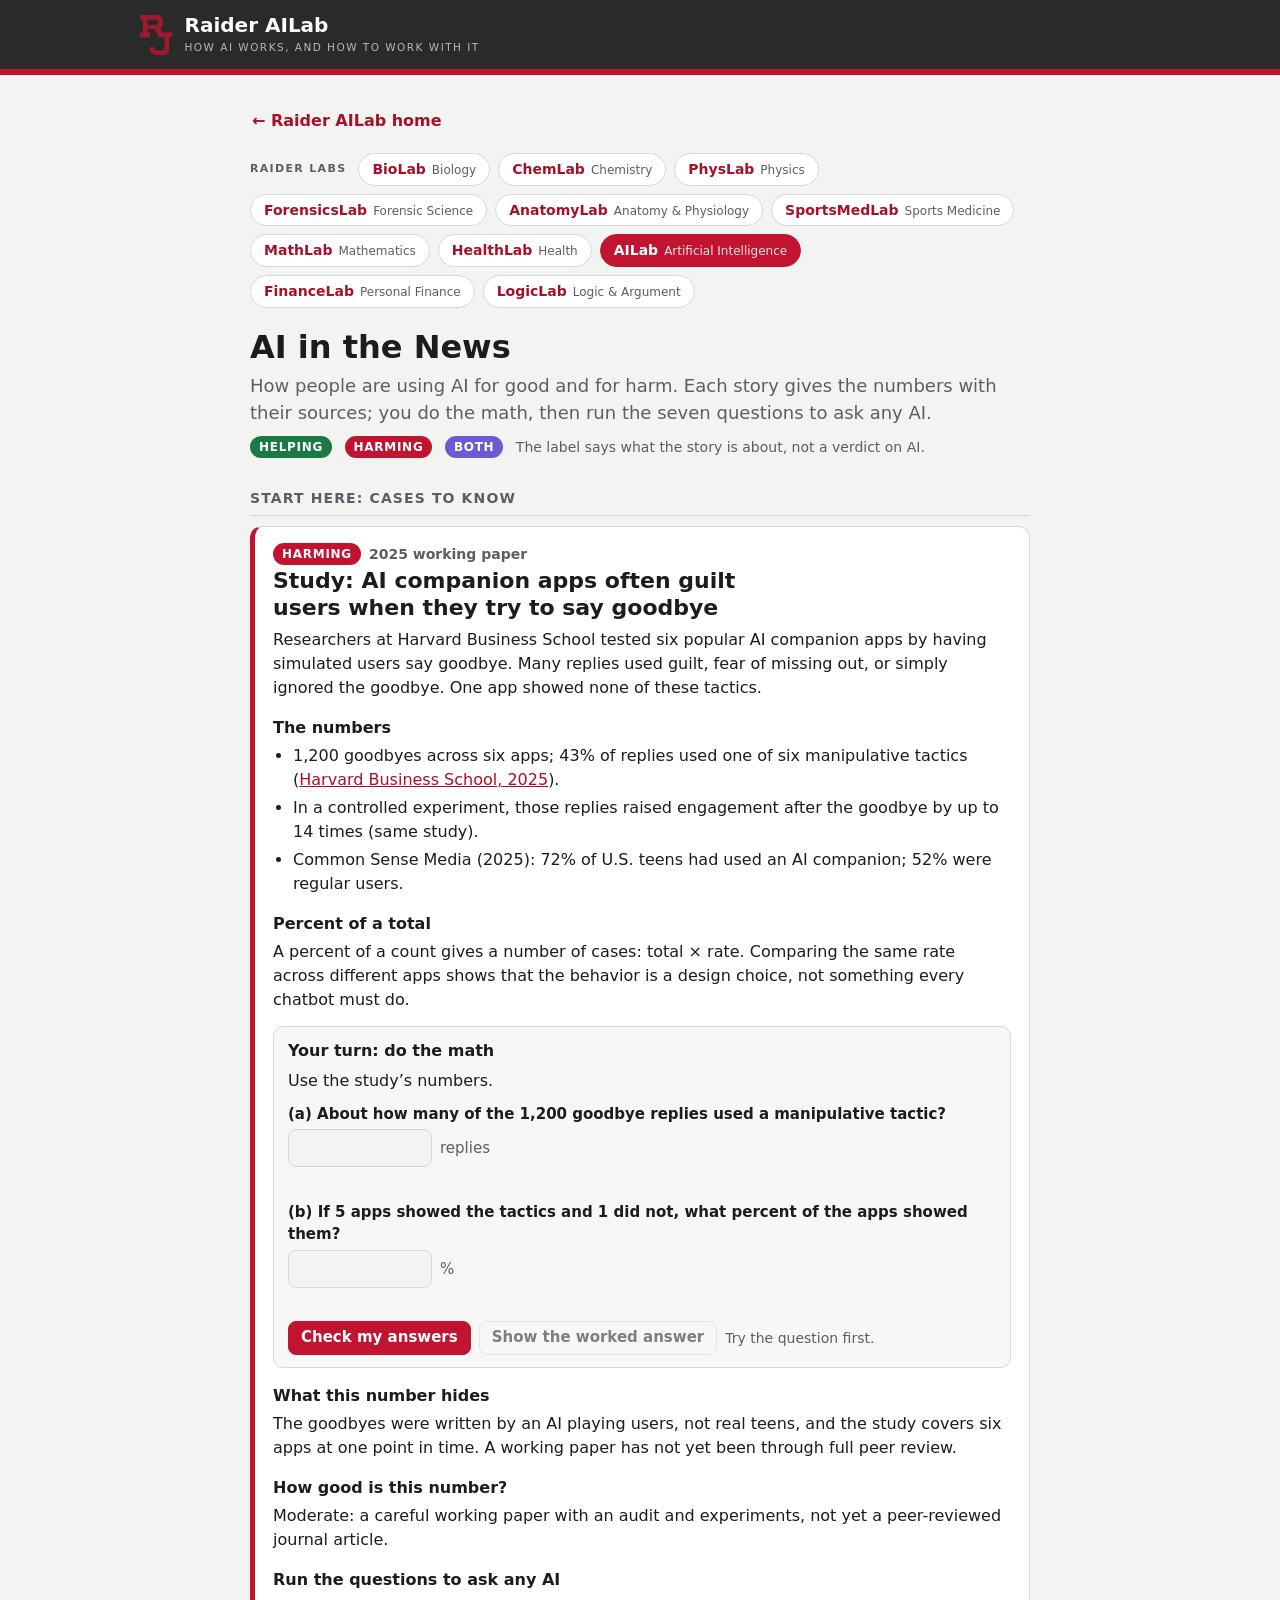
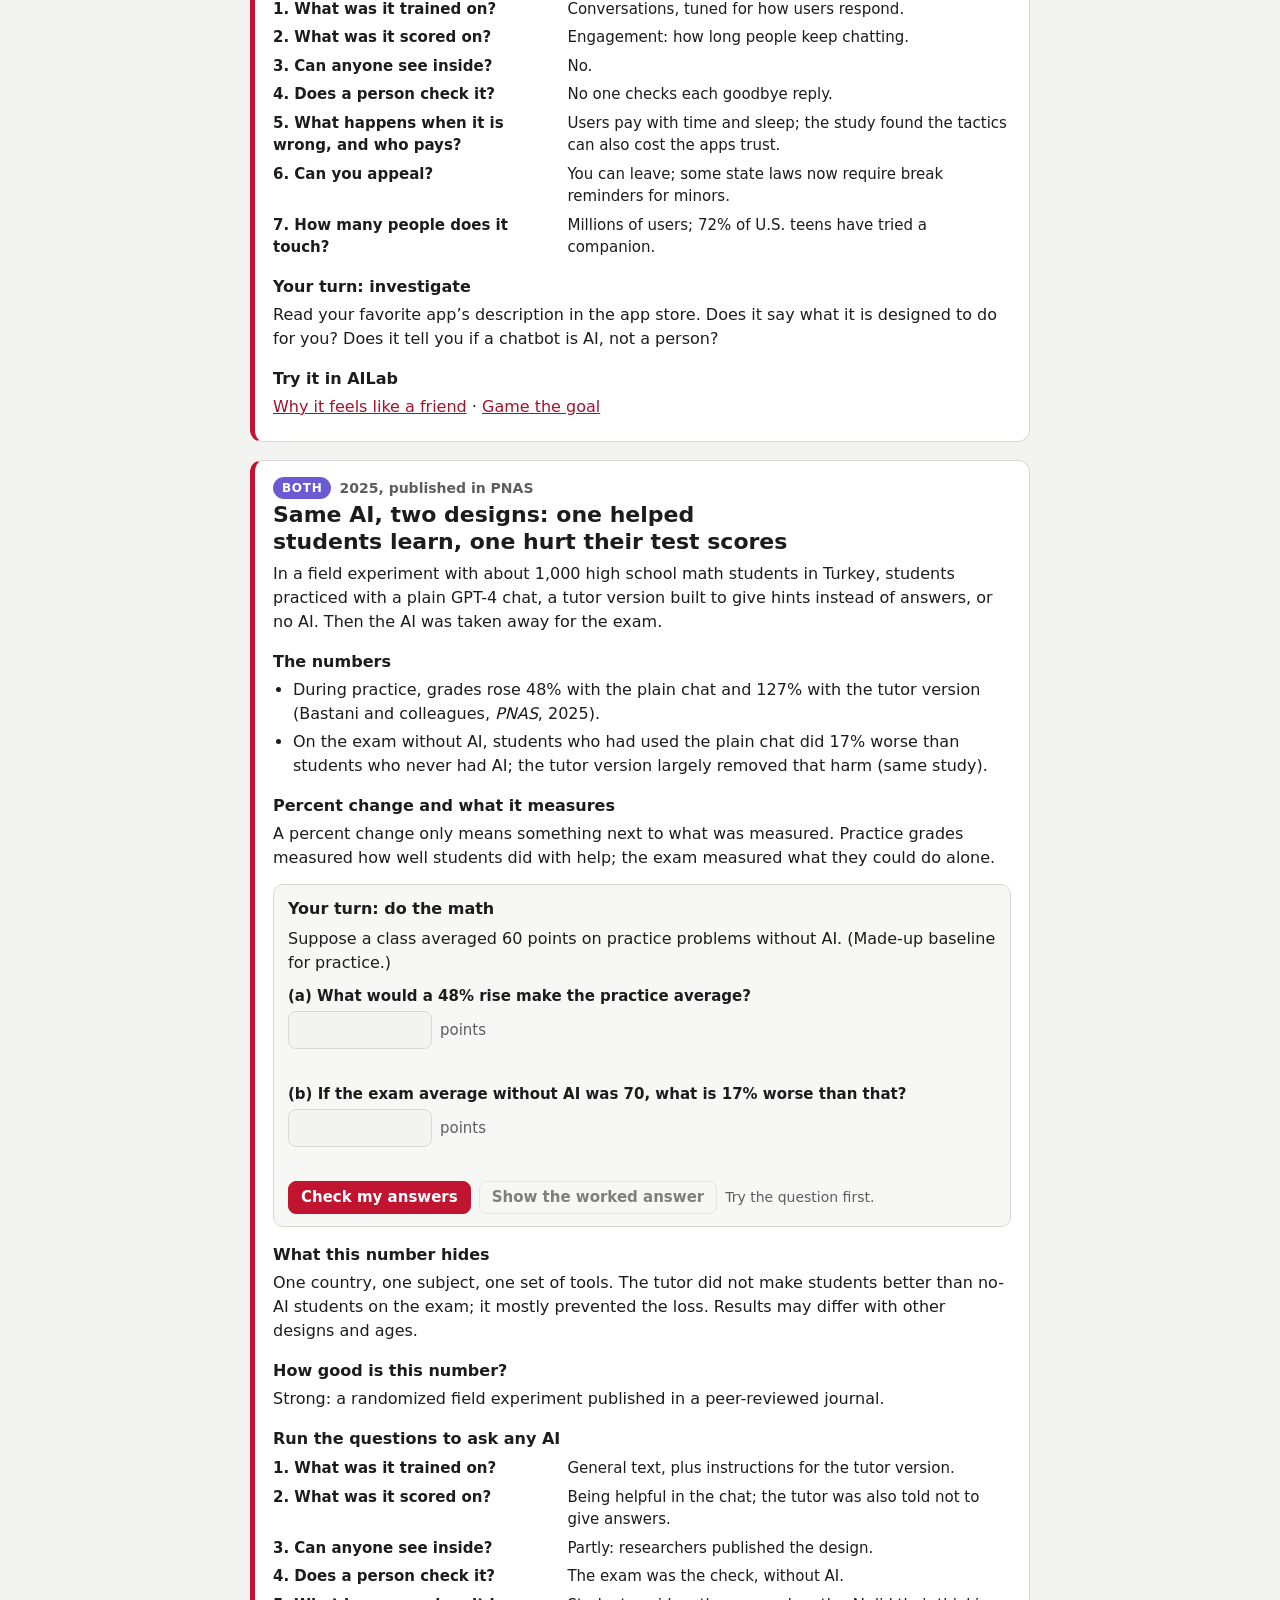
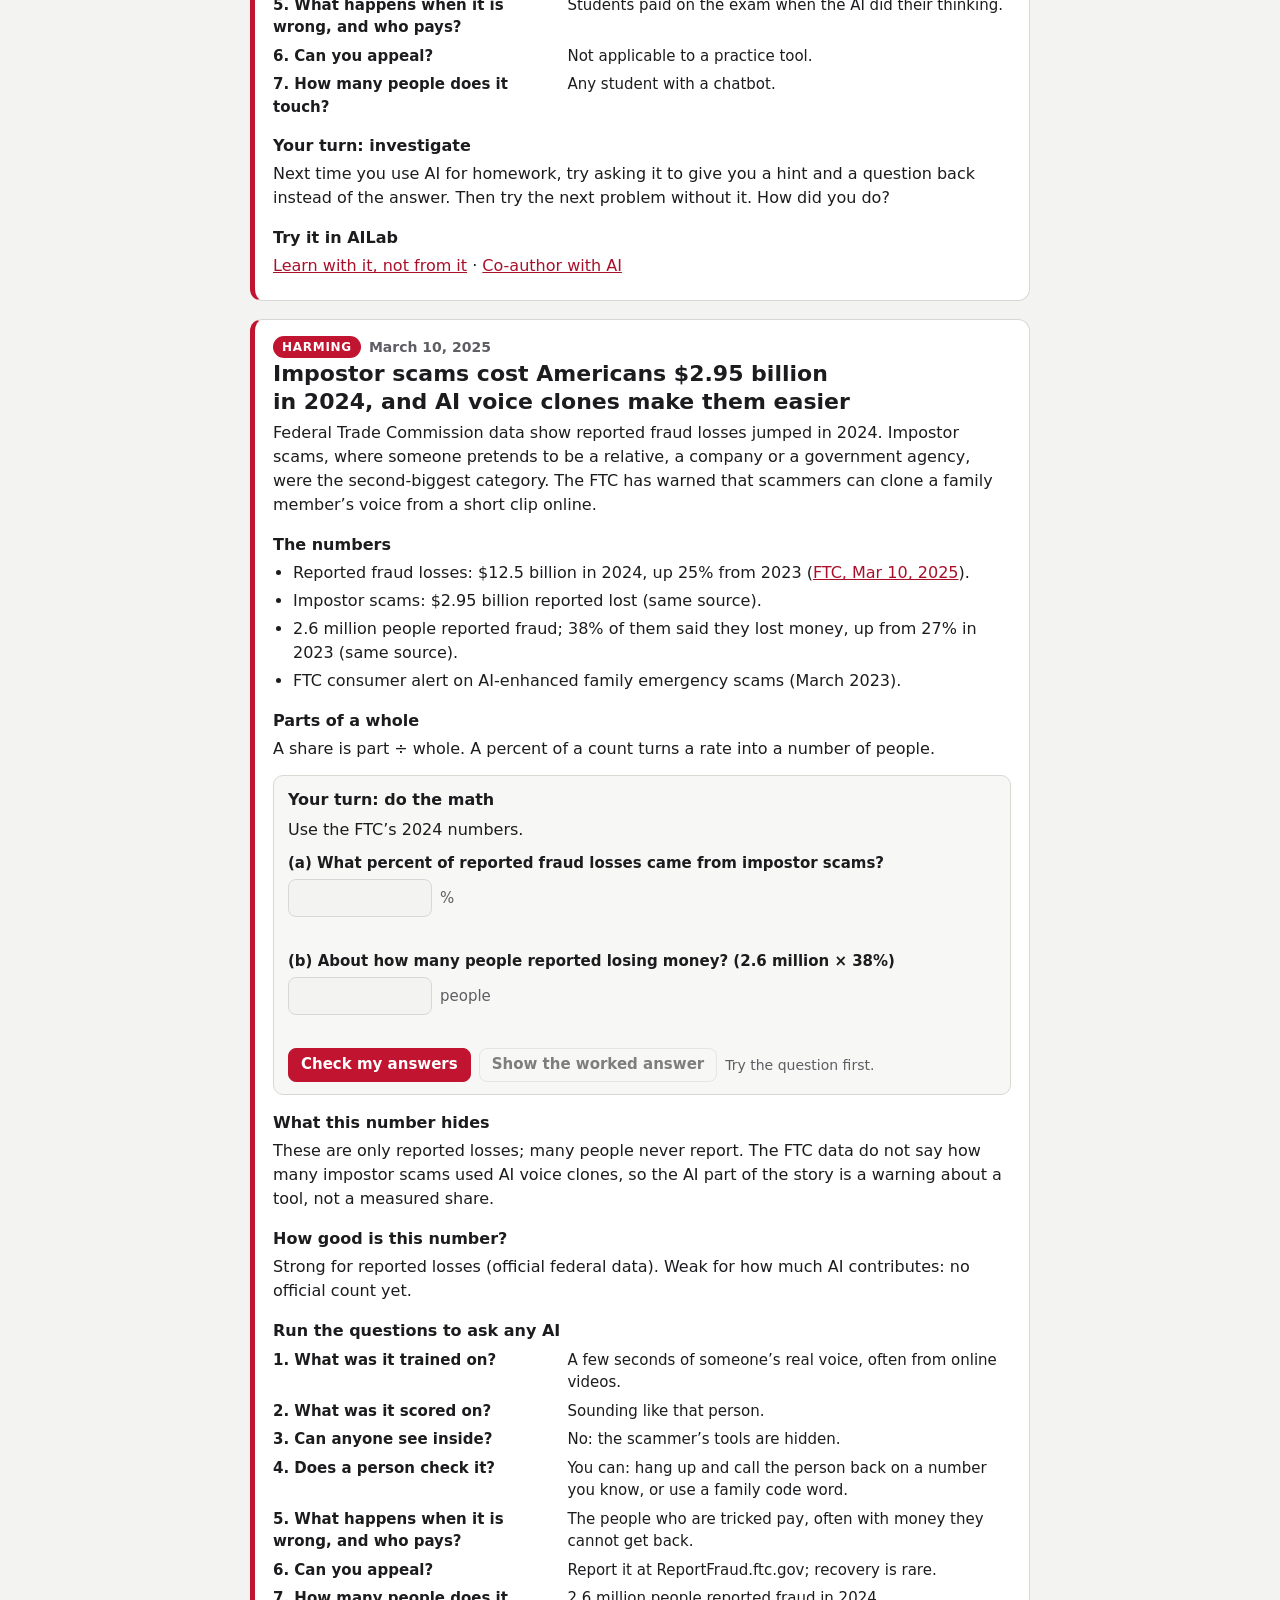
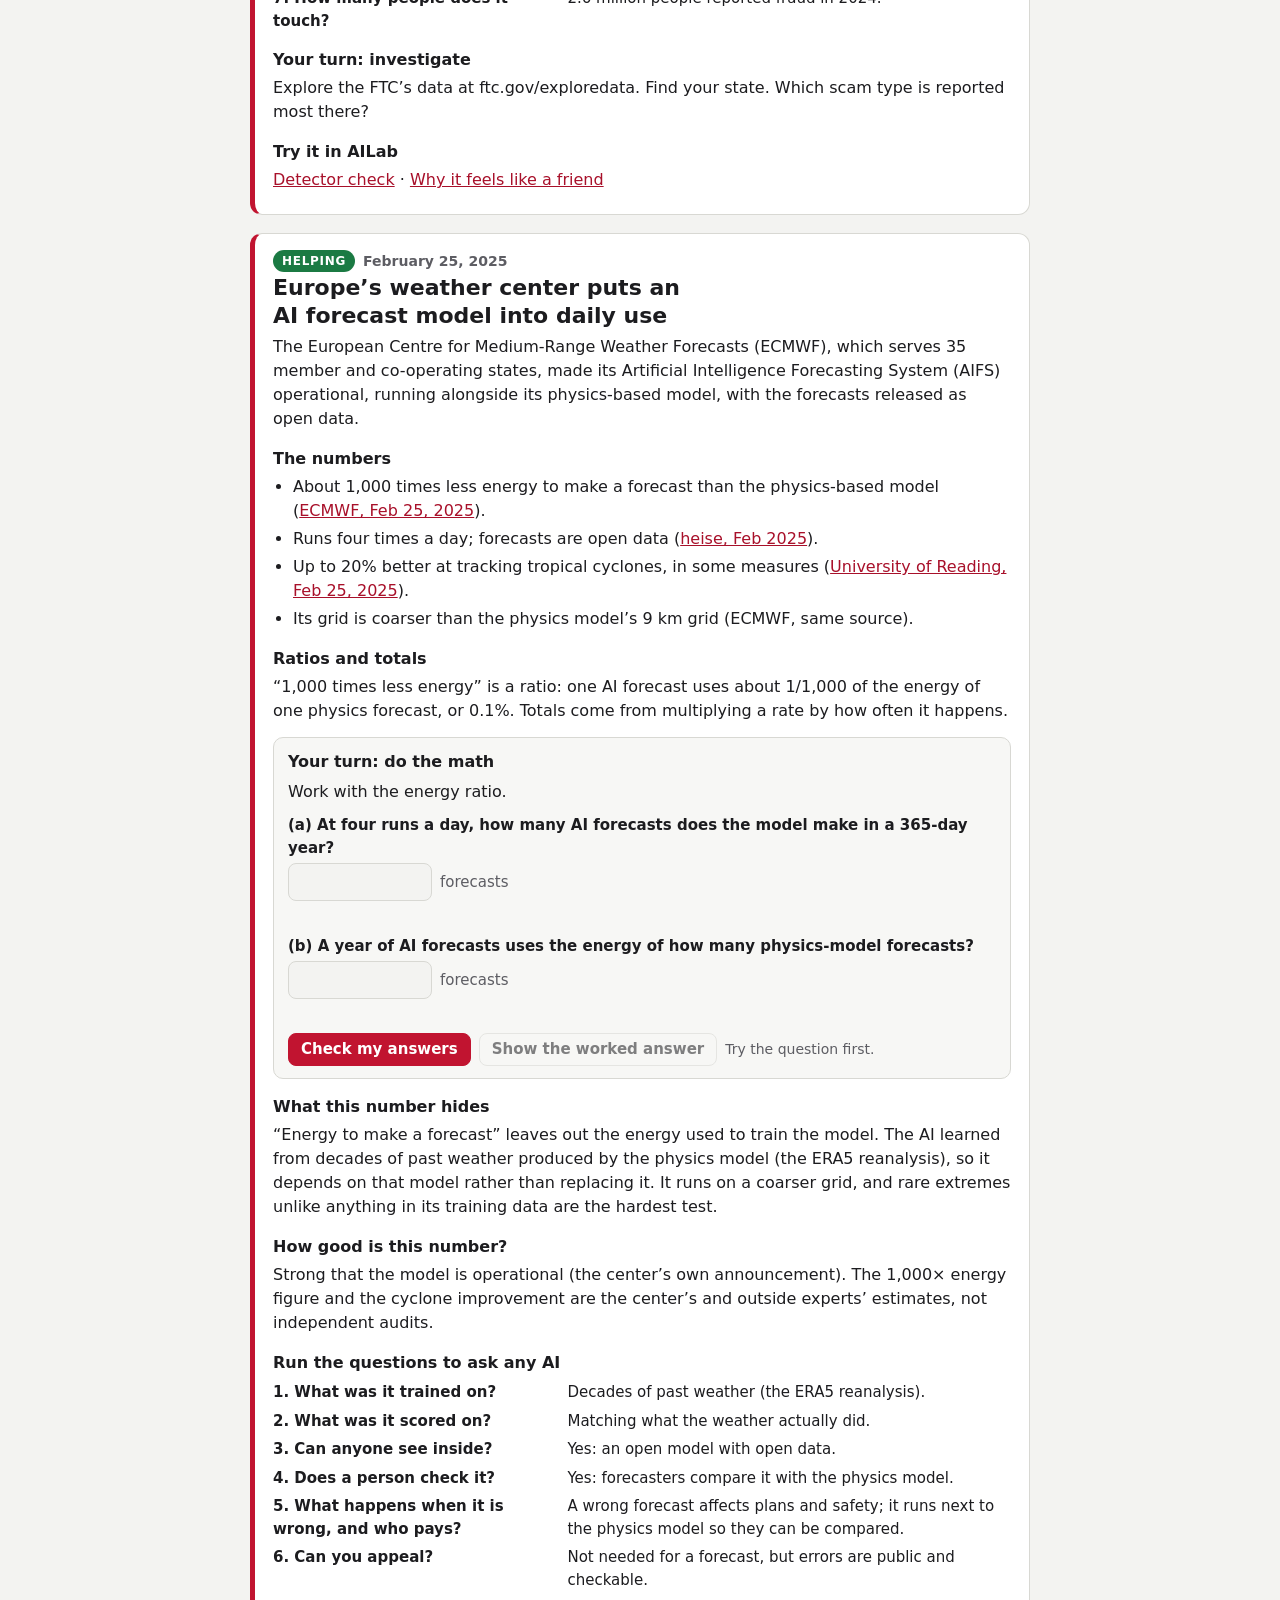
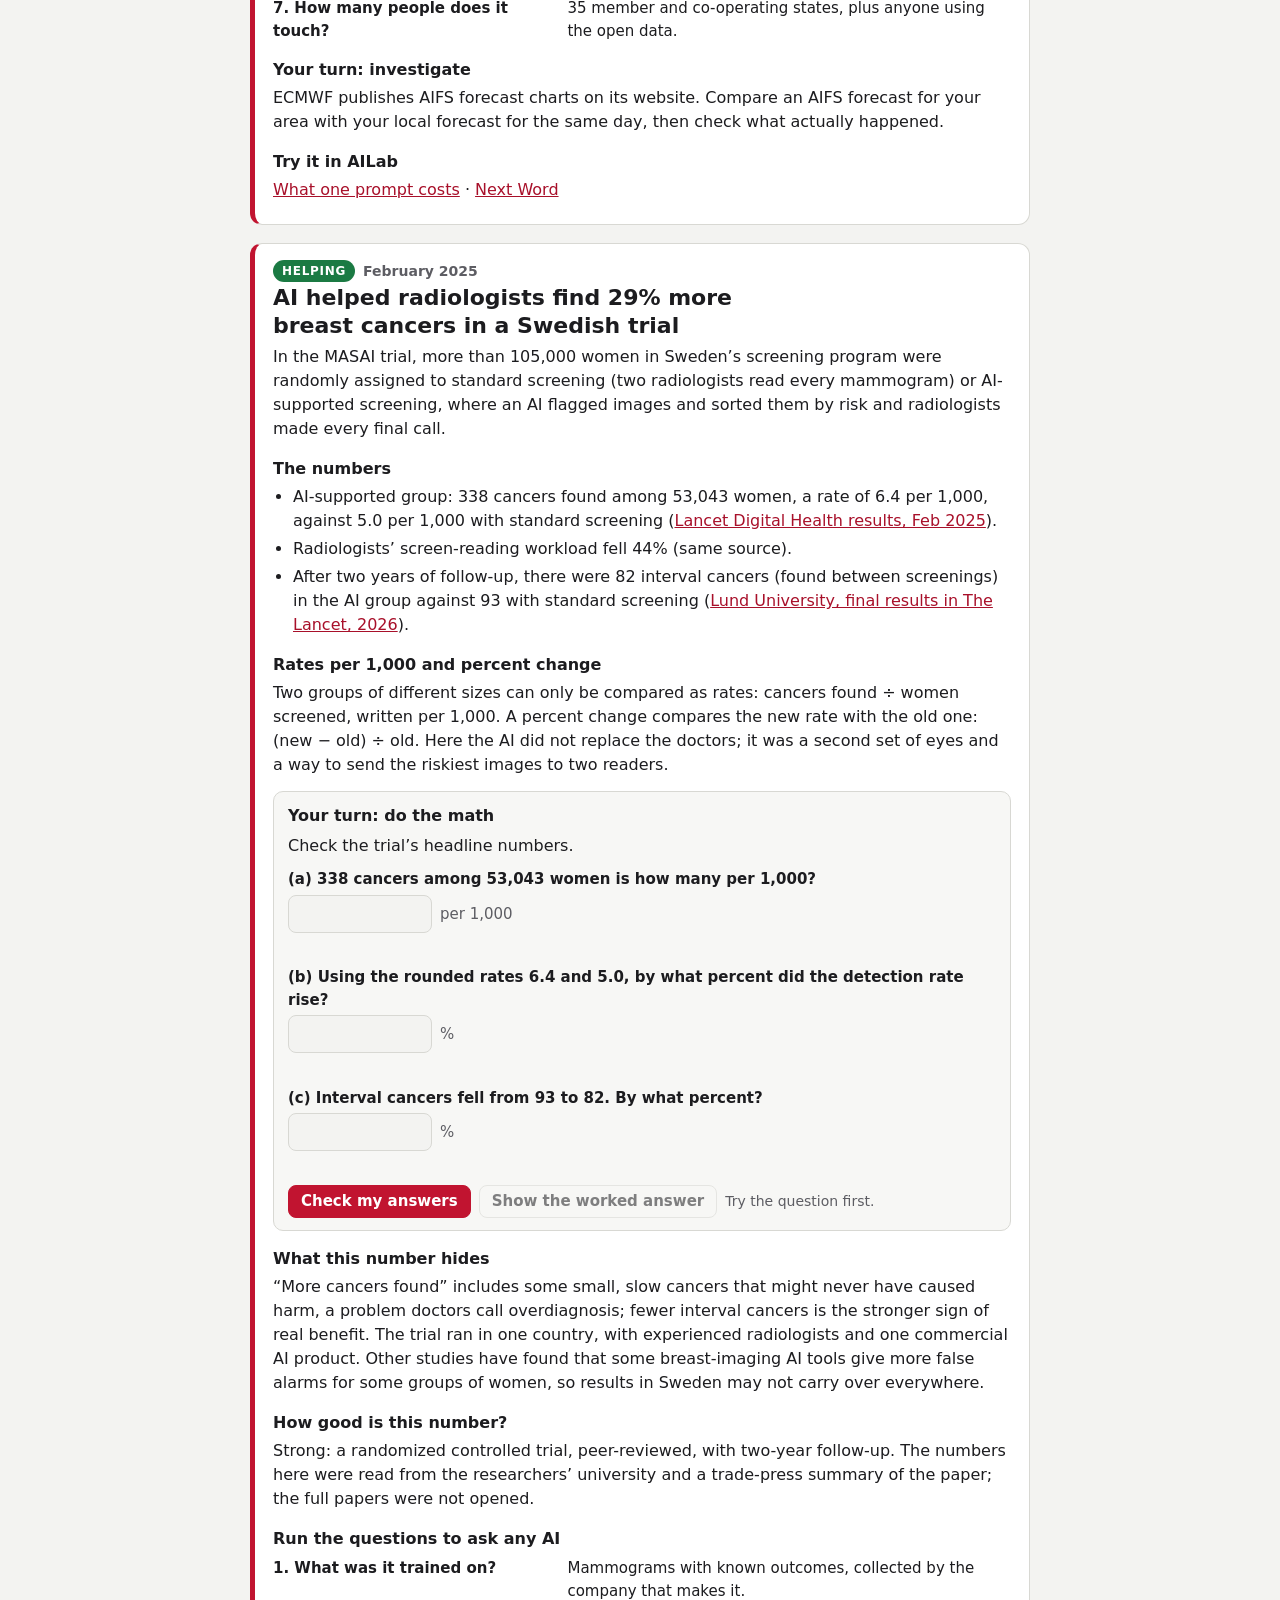
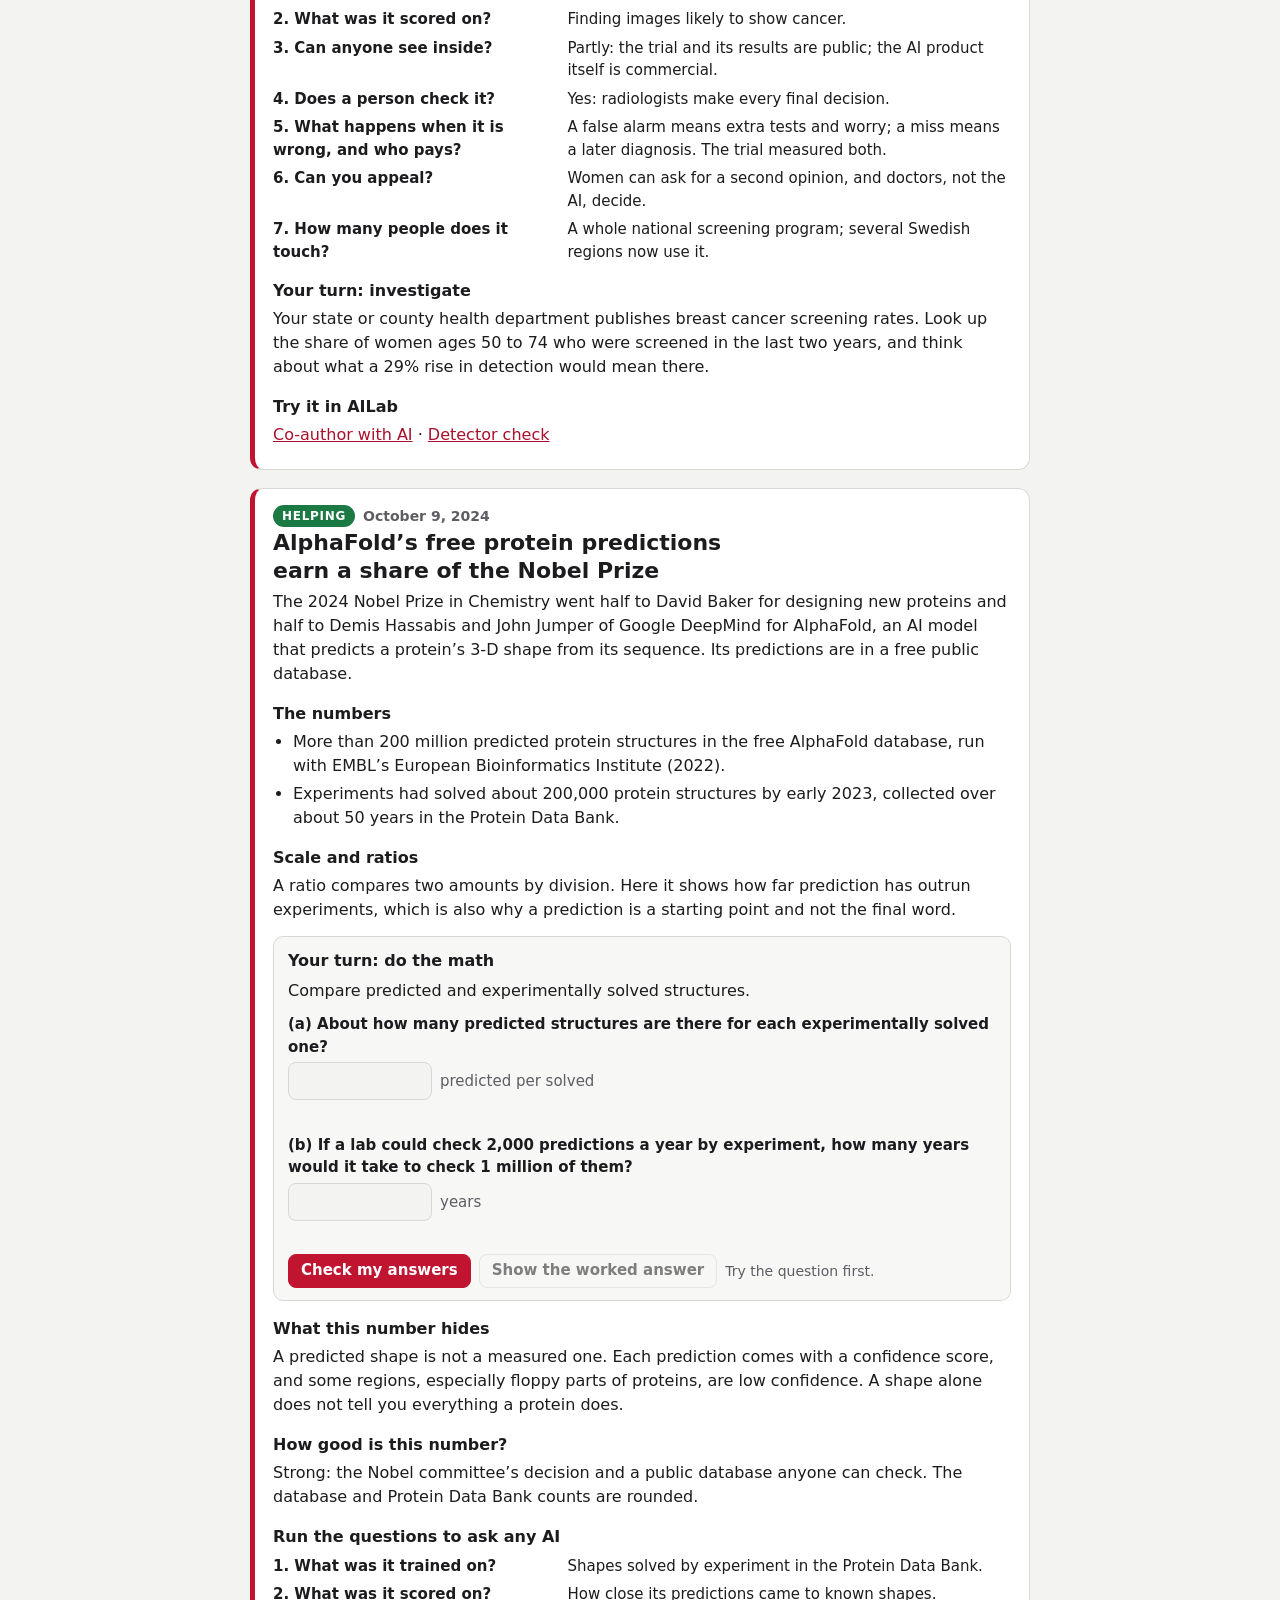
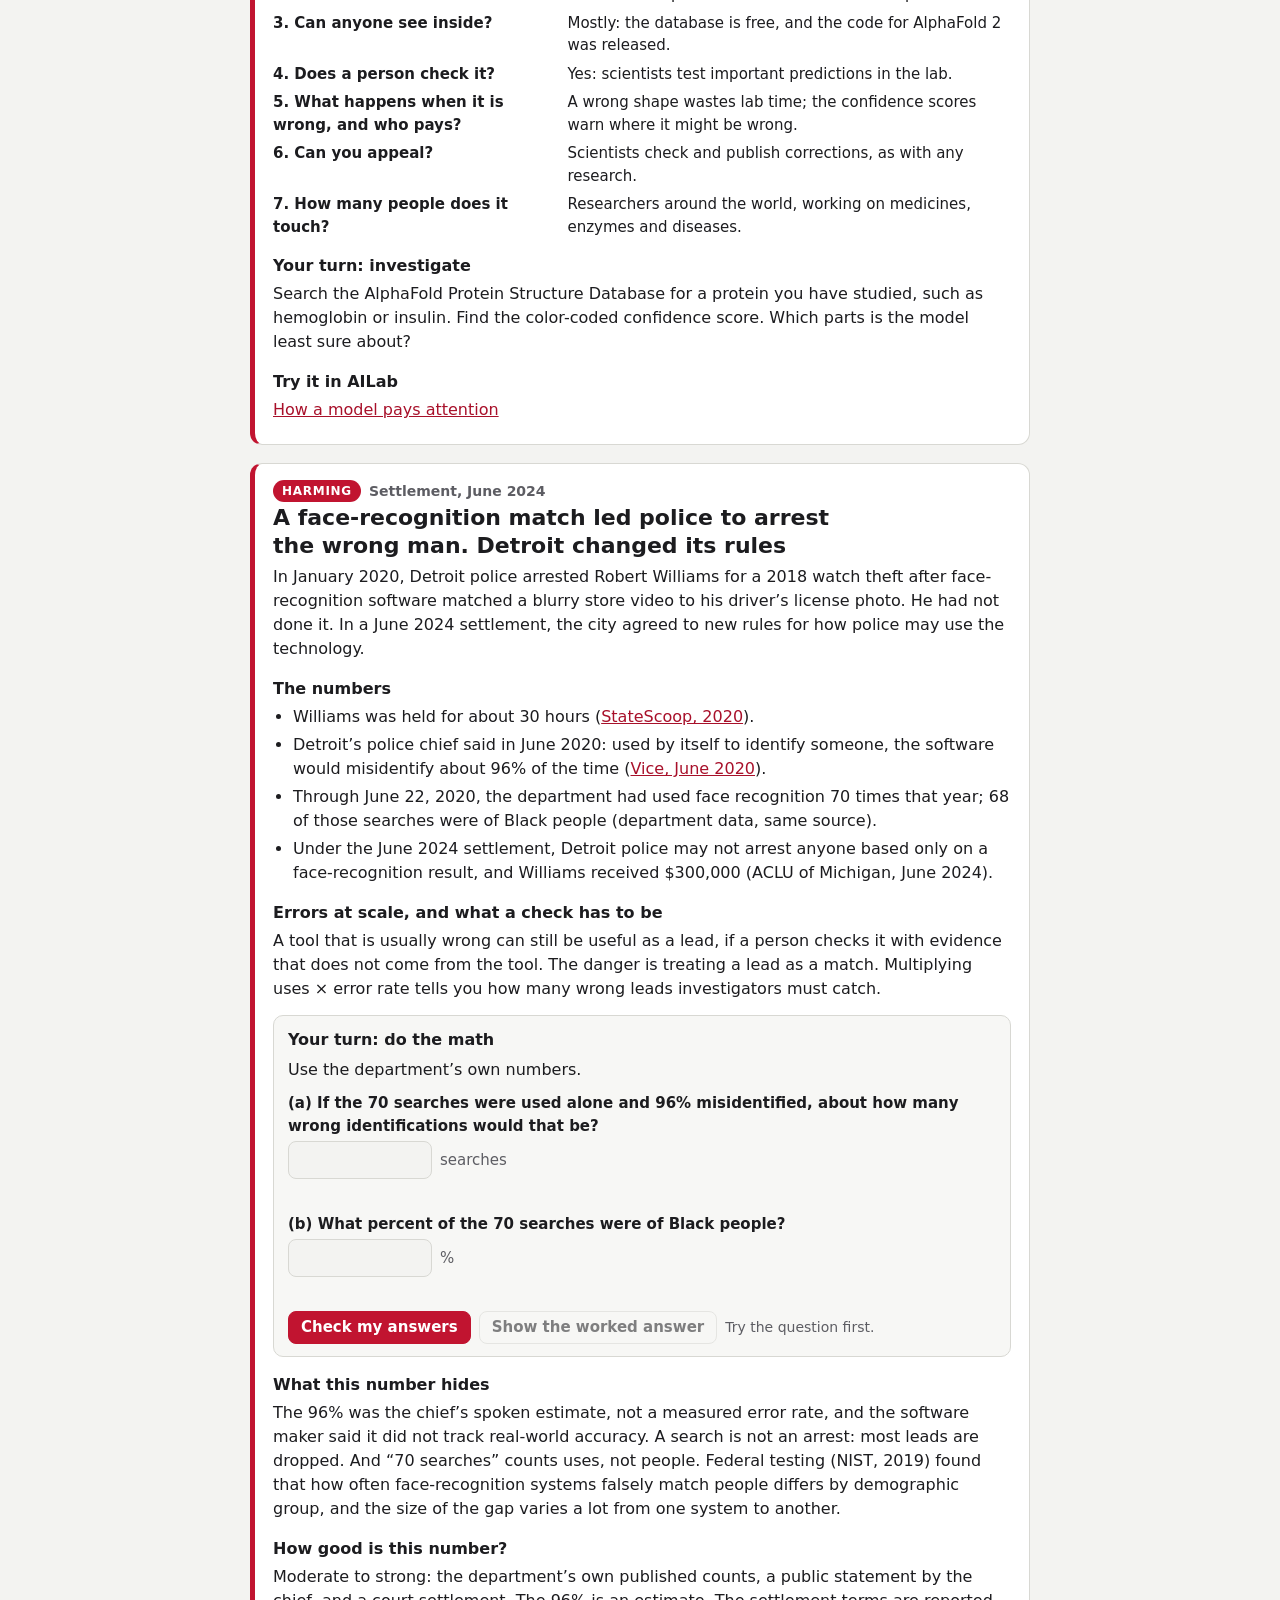
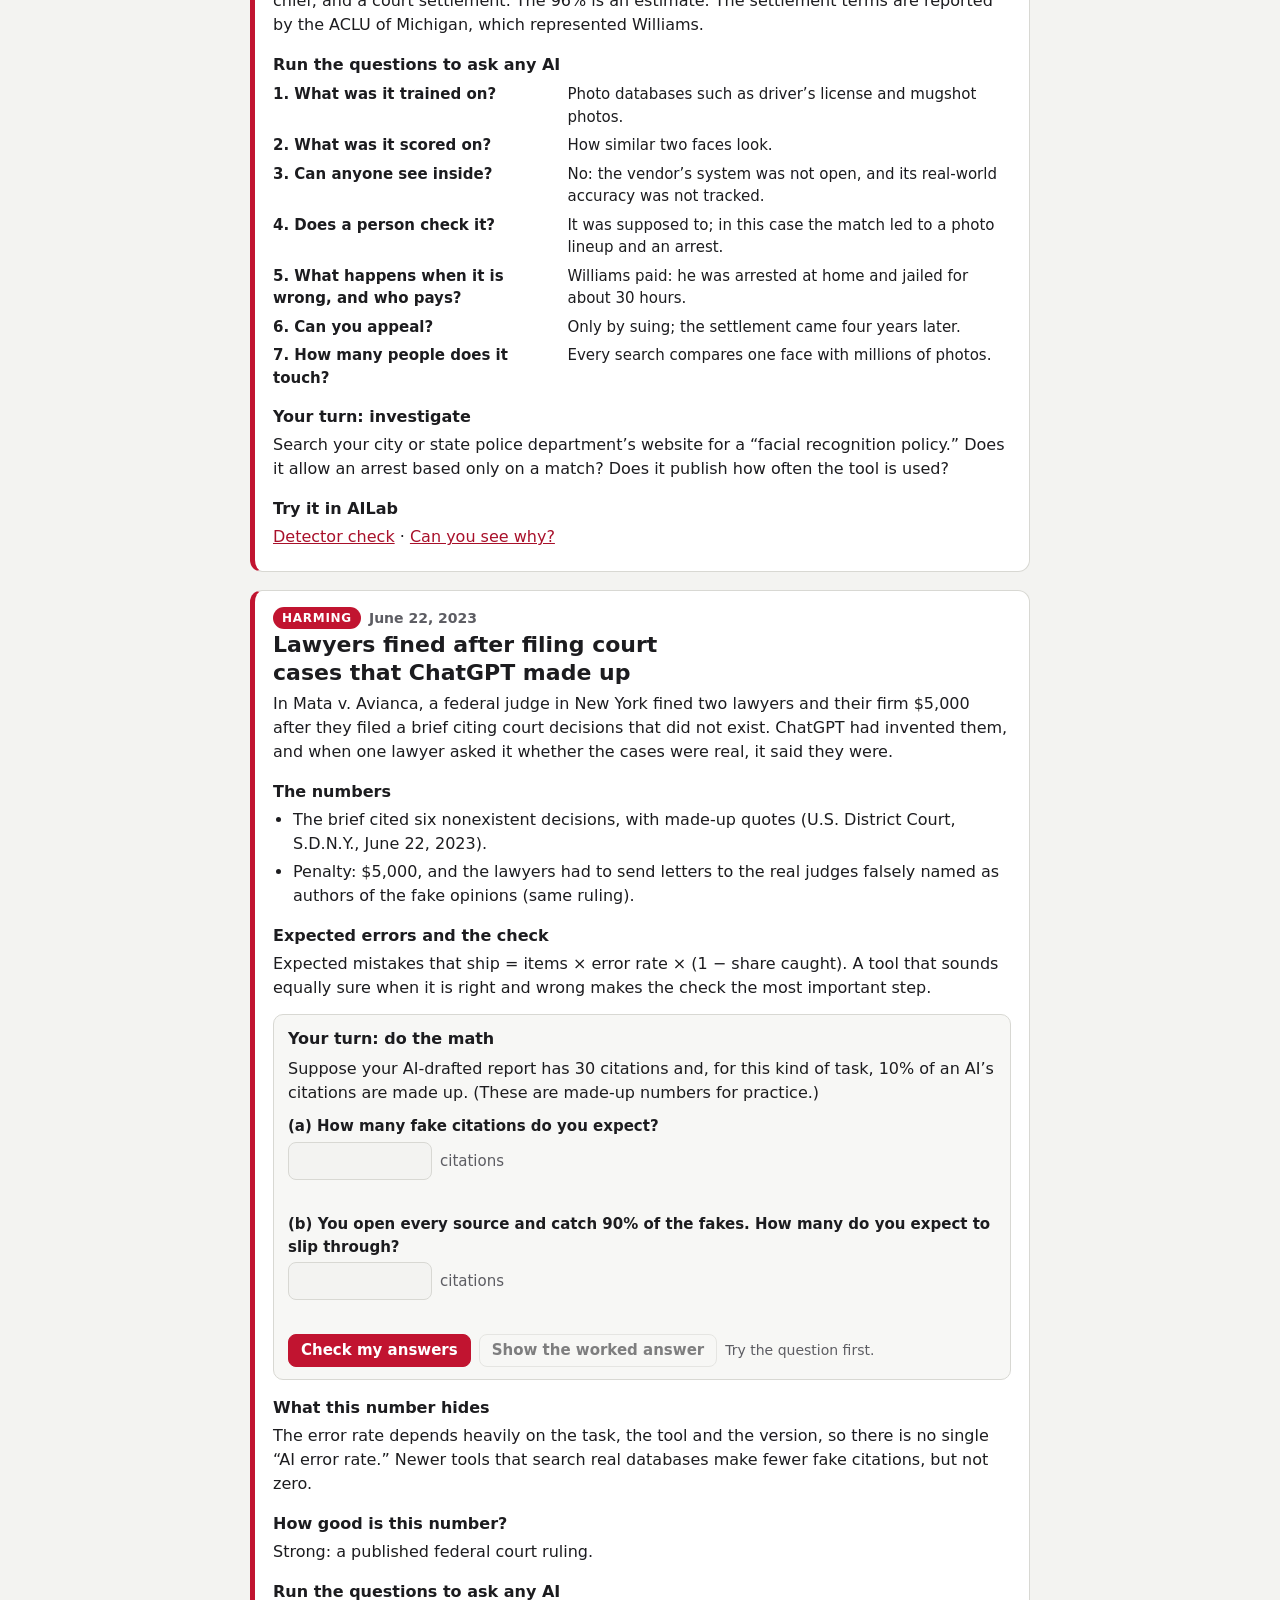
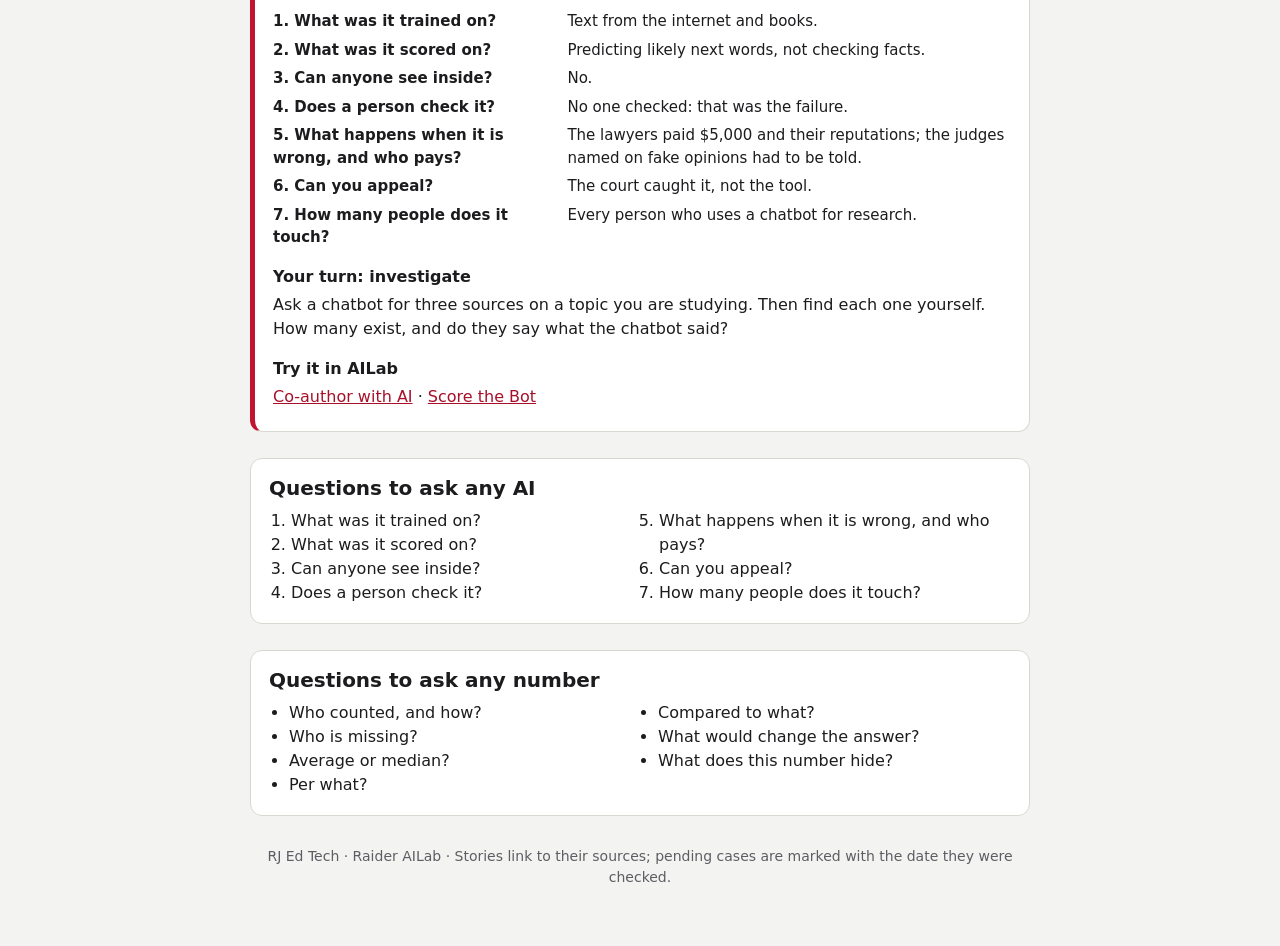
==== commit 0b373090: "Add LogicLab to the Raider Labs menu Co-Authored-By: Claude Opus 5.5 <noreply@anthropic.com> Claude-" ====
--- a/news.html
+++ b/news.html
@@ -8,7 +8,7 @@
 <link rel="icon" href="favicon.ico" sizes="any">
 <link rel="icon" href="favicon.svg" type="image/svg+xml">
 <link rel="apple-touch-icon" href="apple-touch-icon.png">
-<link rel="stylesheet" href="biolab.css?v=1">
+<link rel="stylesheet" href="biolab.css?v=202611171400">
 <style>
 .nw{max-width:780px;margin:0 auto}
 .nw h1{font-size:32px;margin:0;line-height:1.2}
@@ -62,7 +62,7 @@
 </header>
 <main class="wrap"><div class="nw">
 <a class="back" href="index.html">&larr; Raider AILab home</a>
-<nav class="labs" aria-label="Raider Labs"><span class="labs-l">Raider Labs</span><a href="https://rjedtech.github.io/Raider-BioLab/">BioLab <small>Biology</small></a><a href="https://rjedtech.github.io/Raider-ChemLab/">ChemLab <small>Chemistry</small></a><a href="https://rjedtech.github.io/Raider-PhysLab/">PhysLab <small>Physics</small></a><a href="https://rjedtech.github.io/Raider-ForensicsLab/">ForensicsLab <small>Forensic Science</small></a><a href="https://rjedtech.github.io/Raider-AnatomyLab/">AnatomyLab <small>Anatomy &amp; Physiology</small></a><a href="https://rjedtech.github.io/Raider-SportsMedLab/">SportsMedLab <small>Sports Medicine</small></a><a href="https://rjedtech.github.io/Raider-MathLab/">MathLab <small>Mathematics</small></a><a href="https://rjedtech.github.io/Raider-HealthLab/">HealthLab <small>Health</small></a><a href="https://rjedtech.github.io/Raider-AILab/" aria-current="page">AILab <small>Artificial Intelligence</small></a><a href="https://rjedtech.github.io/Raider-FinanceLab/">FinanceLab <small>Personal Finance</small></a></nav>
+<nav class="labs" aria-label="Raider Labs"><span class="labs-l">Raider Labs</span><a href="https://rjedtech.github.io/Raider-BioLab/">BioLab <small>Biology</small></a><a href="https://rjedtech.github.io/Raider-ChemLab/">ChemLab <small>Chemistry</small></a><a href="https://rjedtech.github.io/Raider-PhysLab/">PhysLab <small>Physics</small></a><a href="https://rjedtech.github.io/Raider-ForensicsLab/">ForensicsLab <small>Forensic Science</small></a><a href="https://rjedtech.github.io/Raider-AnatomyLab/">AnatomyLab <small>Anatomy &amp; Physiology</small></a><a href="https://rjedtech.github.io/Raider-SportsMedLab/">SportsMedLab <small>Sports Medicine</small></a><a href="https://rjedtech.github.io/Raider-MathLab/">MathLab <small>Mathematics</small></a><a href="https://rjedtech.github.io/Raider-HealthLab/">HealthLab <small>Health</small></a><a href="https://rjedtech.github.io/Raider-AILab/" aria-current="page">AILab <small>Artificial Intelligence</small></a><a href="https://rjedtech.github.io/Raider-FinanceLab/">FinanceLab <small>Personal Finance</small></a><a href="https://rjedtech.github.io/Raider-LogicLab/">LogicLab <small>Logic &amp; Argument</small></a></nav>
 <h1>AI in the News</h1>
 <p class="lede">How people are using AI for good and for harm. Each story gives the numbers with their sources; you do the math, then run the seven questions to ask any AI.</p>
 <p class="nw-key"><span class="nw-side good">Helping</span> <span class="nw-side harm">Harming</span> <span class="nw-side both">Both</span> The label says what the story is about, not a verdict on AI.</p>
--- a/biolab.css
+++ b/biolab.css
@@ -103,6 +103,8 @@
 
 .sim-head h2{font-size:26px;line-height:1.2;margin:0 0 6px}
 .lede{color:var(--muted);margin:0;max-width:72ch}
+.lede-lv{display:block;margin-top:.45em;padding-left:.7em;border-left:3px solid var(--rj,#c8102e)}
+.lede-lv b{color:var(--fg,inherit)}
 .bench{display:grid;grid-template-columns:minmax(0,1fr) 290px;gap:16px;margin-top:18px;align-items:start}
 .stage{background:var(--card);border:1px solid var(--line);border-radius:12px;overflow:hidden;min-width:0}
 .stage canvas{display:block;width:100%;aspect-ratio:16/9;max-width:100%}
@@ -482,6 +484,7 @@
 .gs.on .gs-n{background:var(--rj);color:#fff}.gs.done .gs-n{background:var(--good);color:#fff}
 .gs-b{min-width:0}.gs-b p{margin:0 0 6px}.gs-t{font-weight:700}
 .gs-how{font-size:.92rem;color:var(--muted)}.gs-cmp{font-size:1rem}
+.gs-ans{margin:10px 0;padding:10px 12px;border-left:4px solid var(--rj,#b3202b);background:var(--card2,rgba(0,0,0,.03));border-radius:6px}.gs-ans p{margin:4px 0}.gs-ans-h{font-weight:700}.gs-take{font-size:.95rem}
 .dc-uses{margin:8px 0}.dc-uses ul{margin:4px 0 0;padding-left:1.1em}
 
 /* ---------- MathLab: Why are we learning this? ---------- */
@@ -511,3 +514,15 @@
 .xl-entry:hover{border-color:var(--rj)}
 .xl-entry-k{font-size:12px;font-weight:700;letter-spacing:.08em;text-transform:uppercase;color:var(--rj-ink)}
 .xl-entry-d{display:block;color:var(--muted);font-size:14px;margin-top:2px}
+
+/* Reading pace: buttons wait a moment the first time a step appears (see engine.js "Reading pace") */
+.pace-wait{opacity:.5;cursor:wait!important}
+.pace-wait:hover{border-color:var(--line)}
+.pace-cue{display:flex;width:fit-content;align-items:center;gap:8px;margin:2px 0 8px;font-size:13px;font-weight:700;color:var(--rj-ink,var(--rj))}
+.pace-cue>i{display:inline-block;width:56px;height:6px;border-radius:3px;background:var(--line);overflow:hidden;position:relative}
+.pace-cue>i::after{content:"";position:absolute;inset:0;background:var(--rj);transform-origin:left;transform:scaleX(0);animation:paceFill var(--pace,3s) linear forwards}
+@keyframes paceFill{to{transform:scaleX(1)}}
+.pace-nudge{animation:paceNudge .4s ease}
+.pace-nudge>span{text-decoration:underline}
+@keyframes paceNudge{20%,60%{transform:translateX(-4px)}40%,80%{transform:translateX(4px)}}
+@media (prefers-reduced-motion: reduce){.pace-nudge{animation:none}}
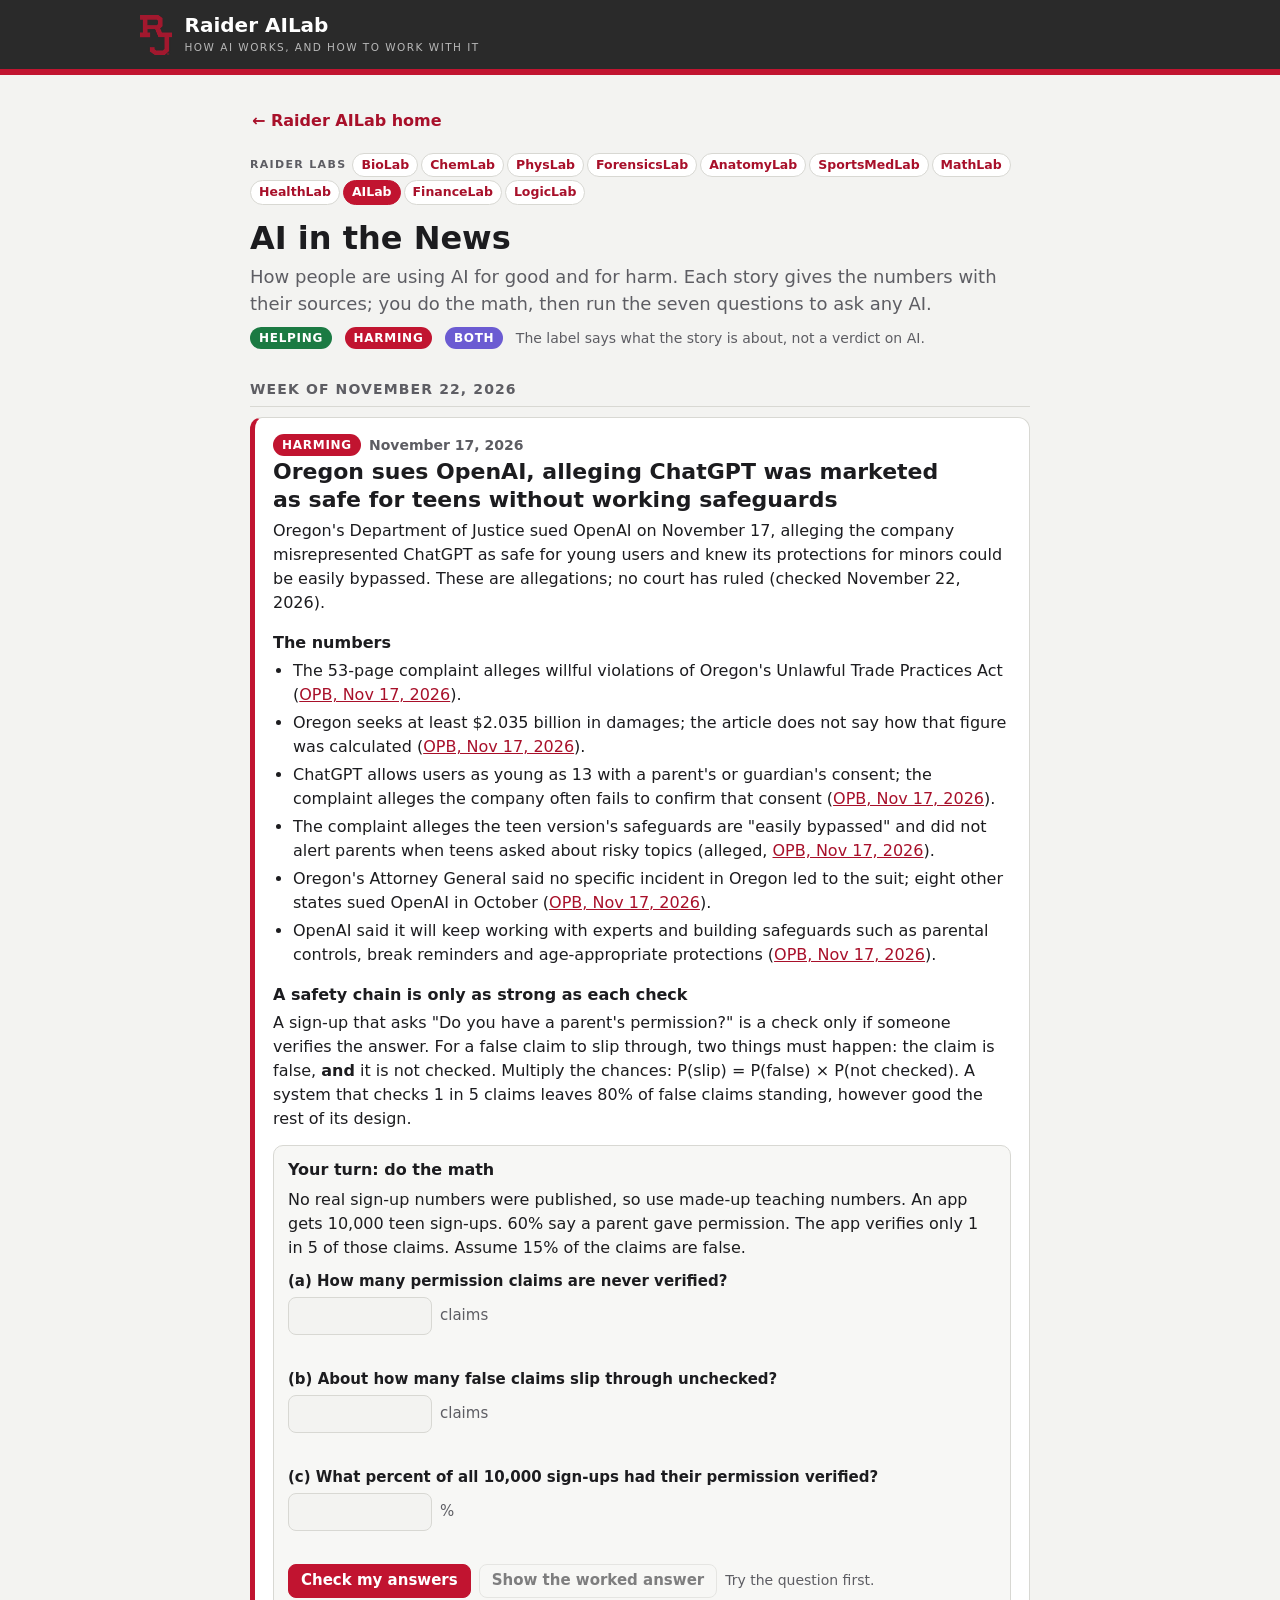
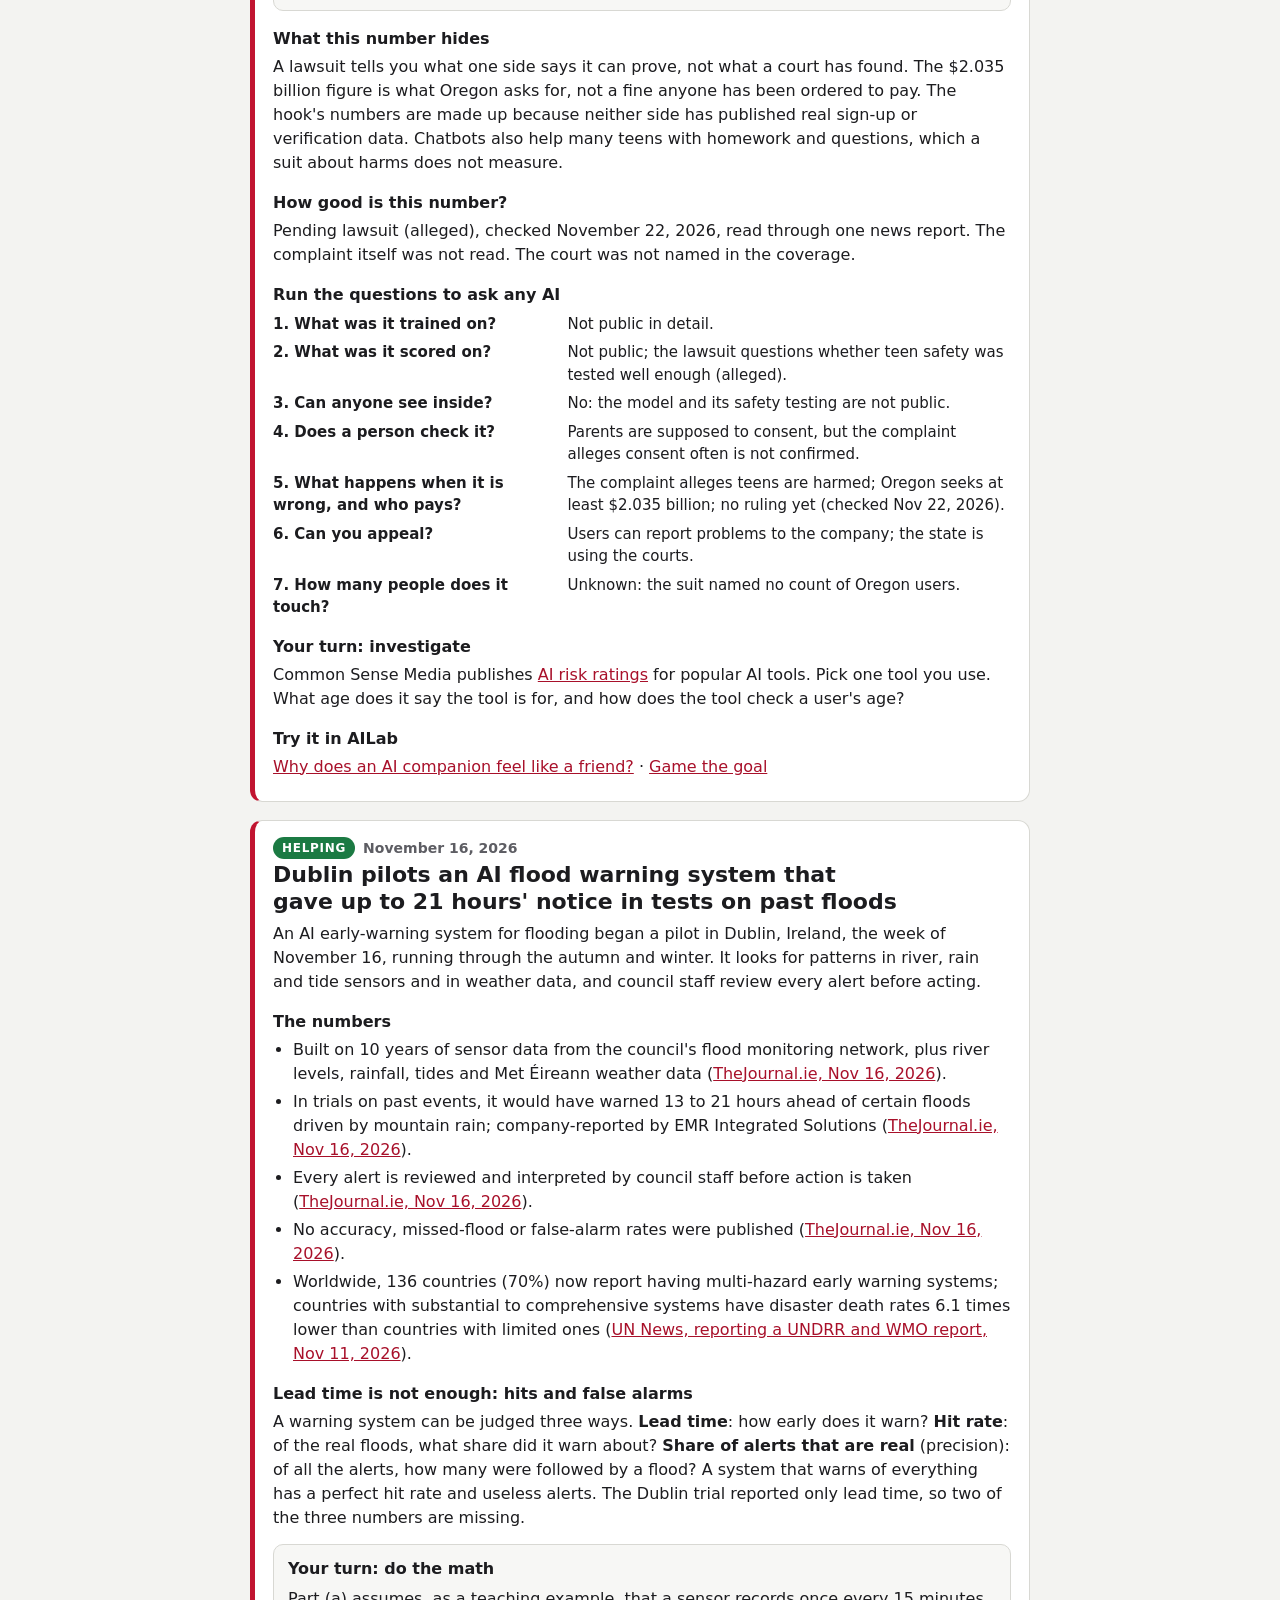
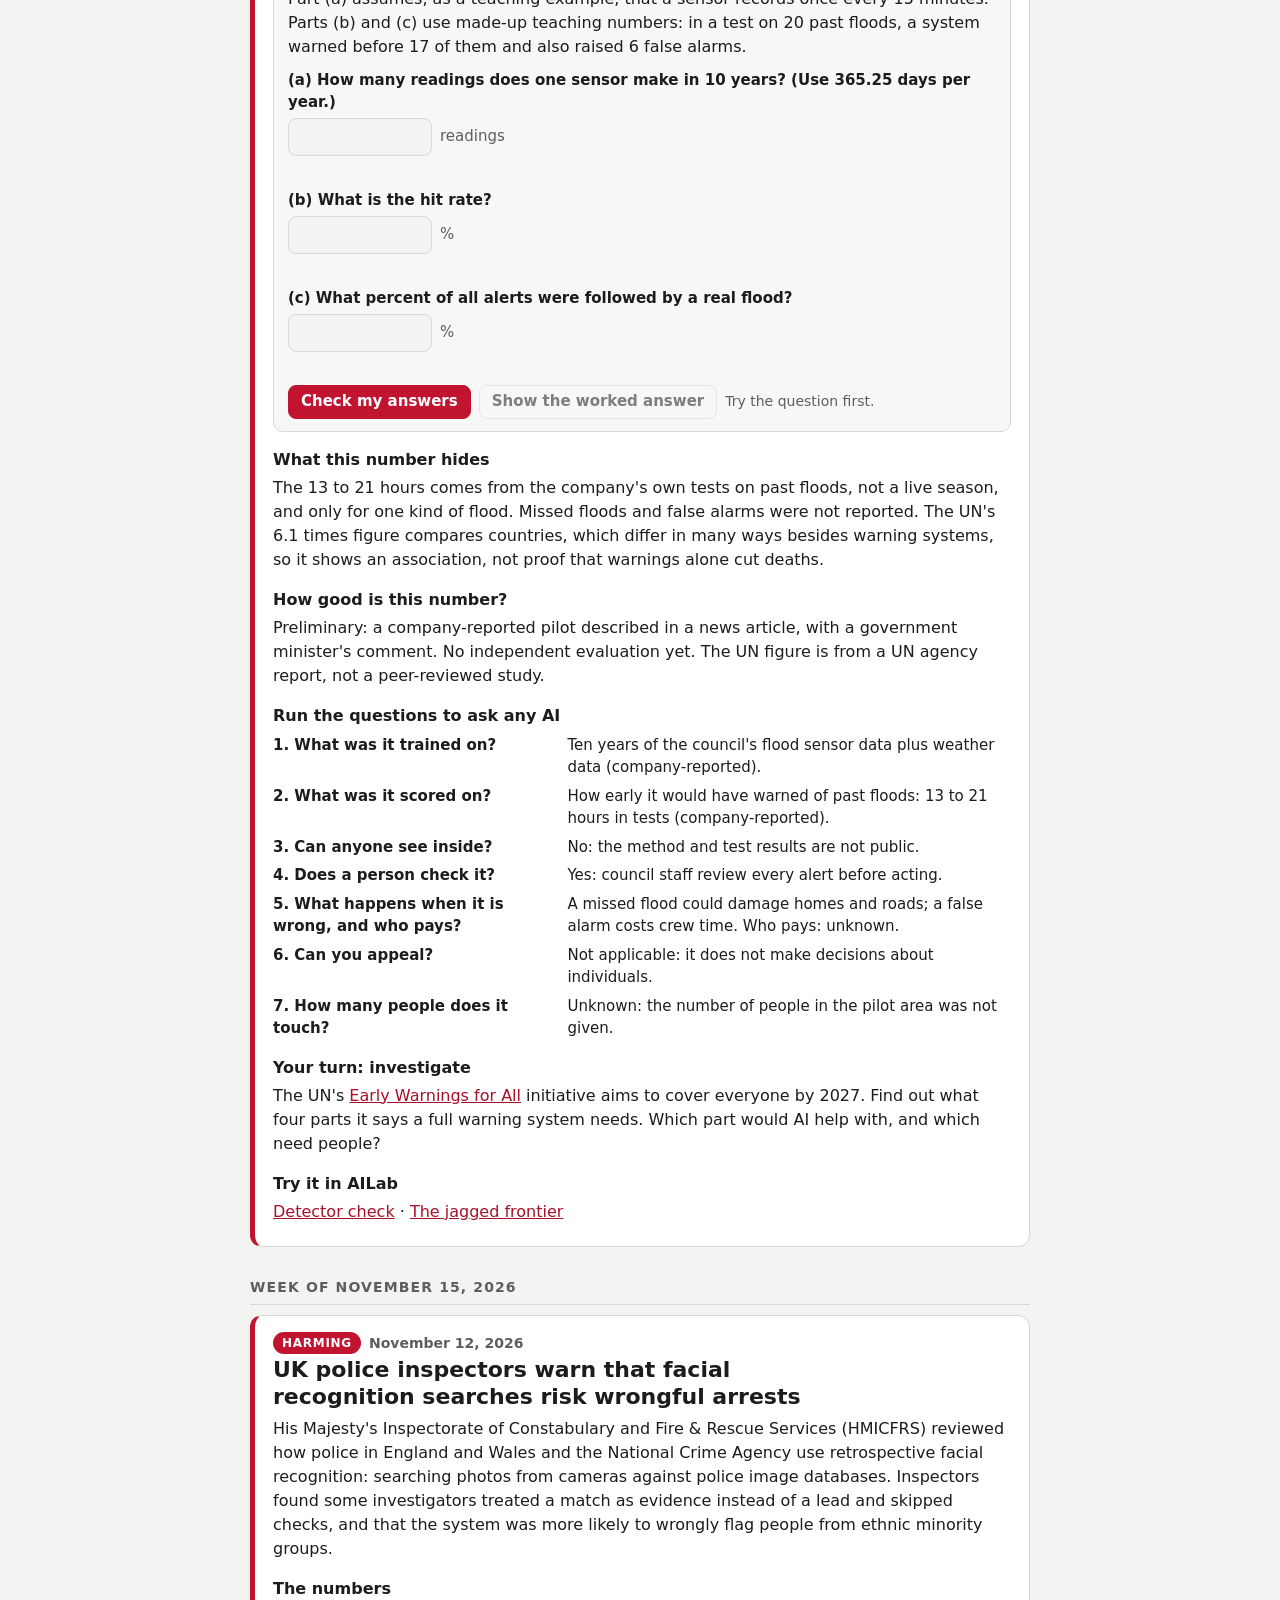
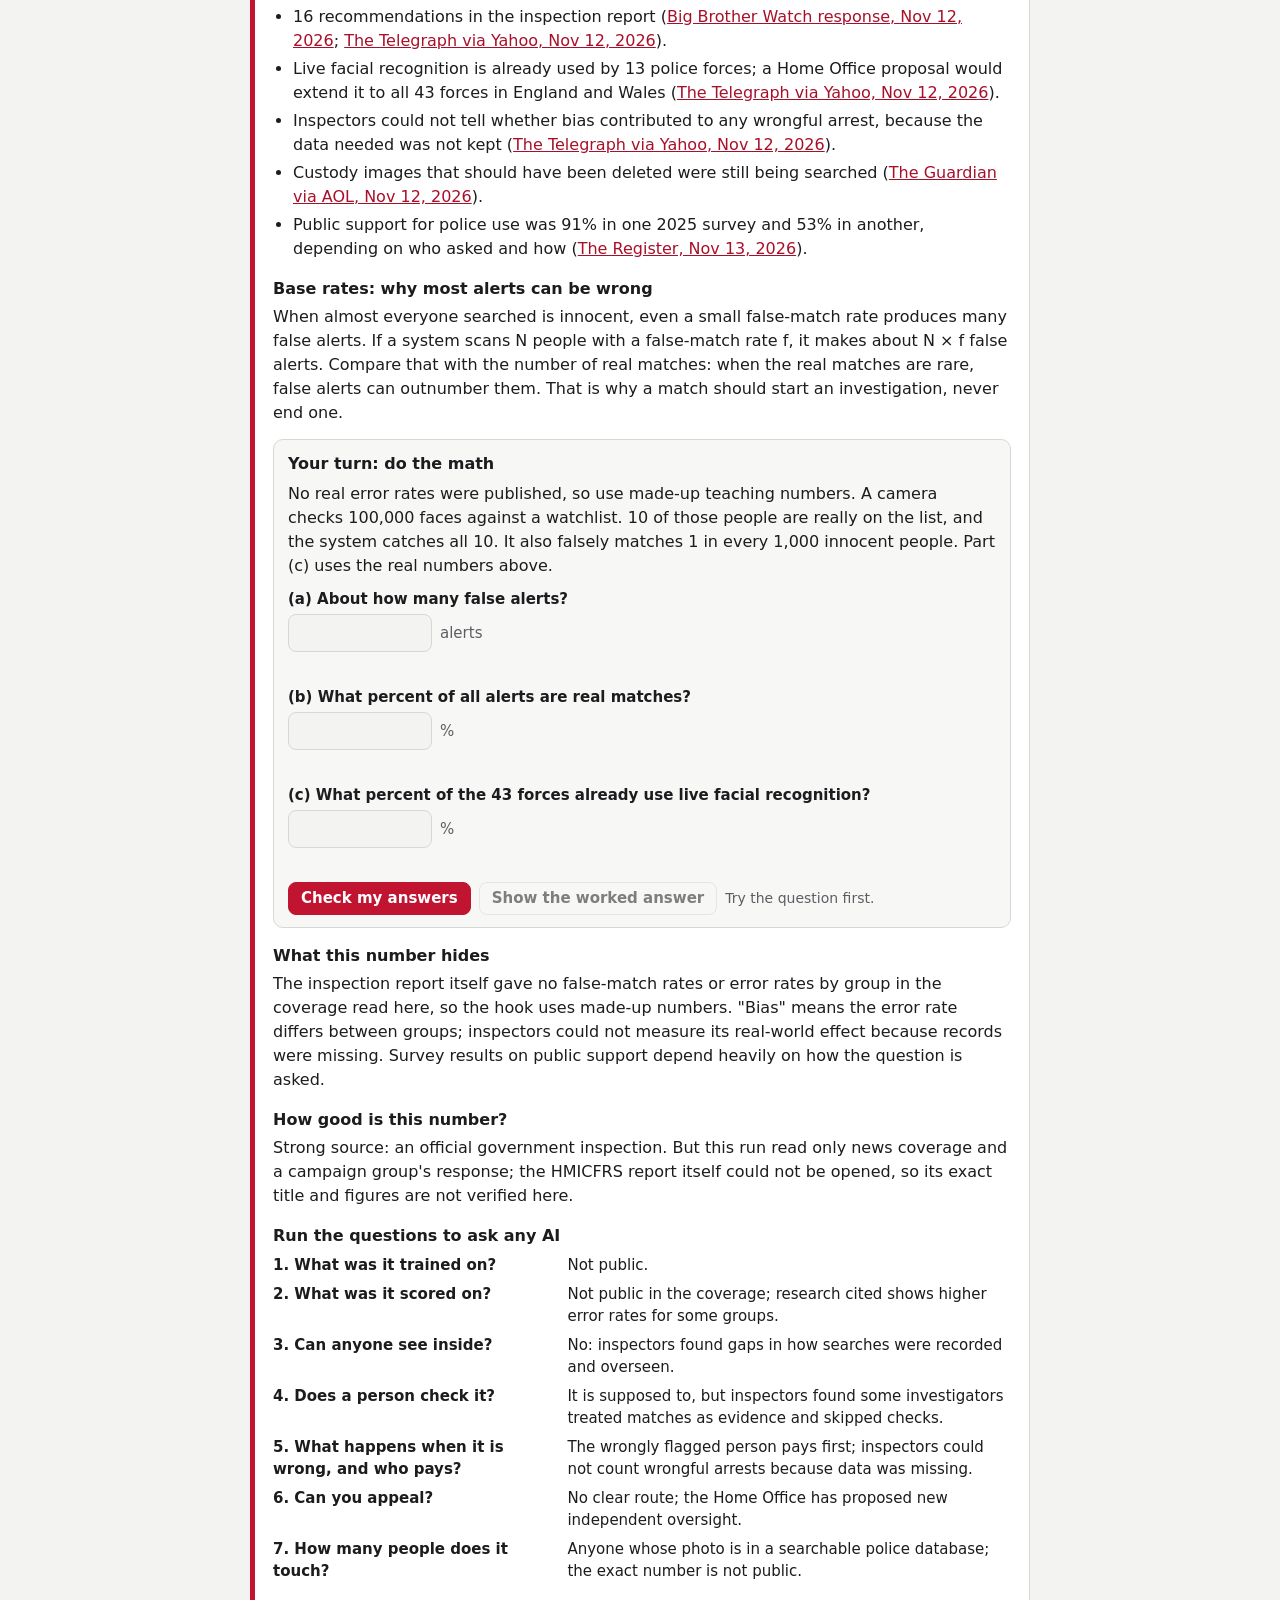
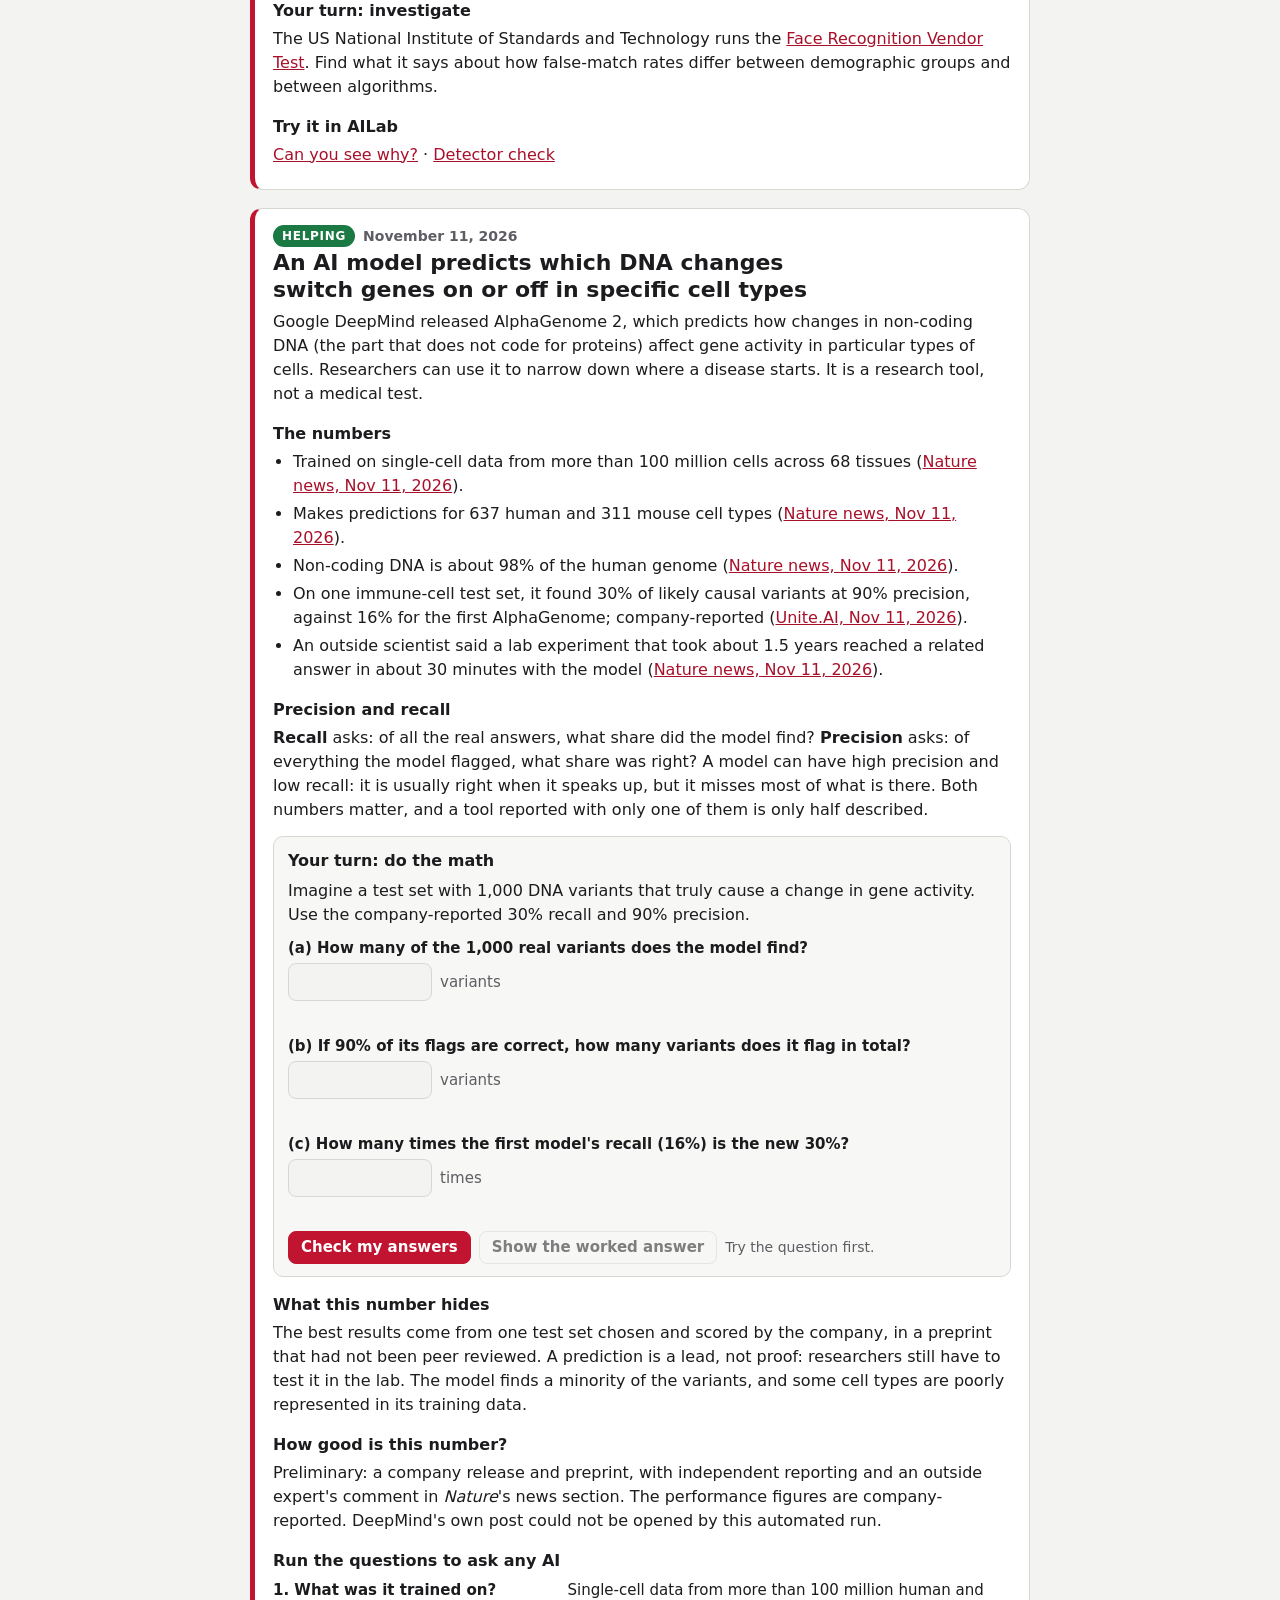
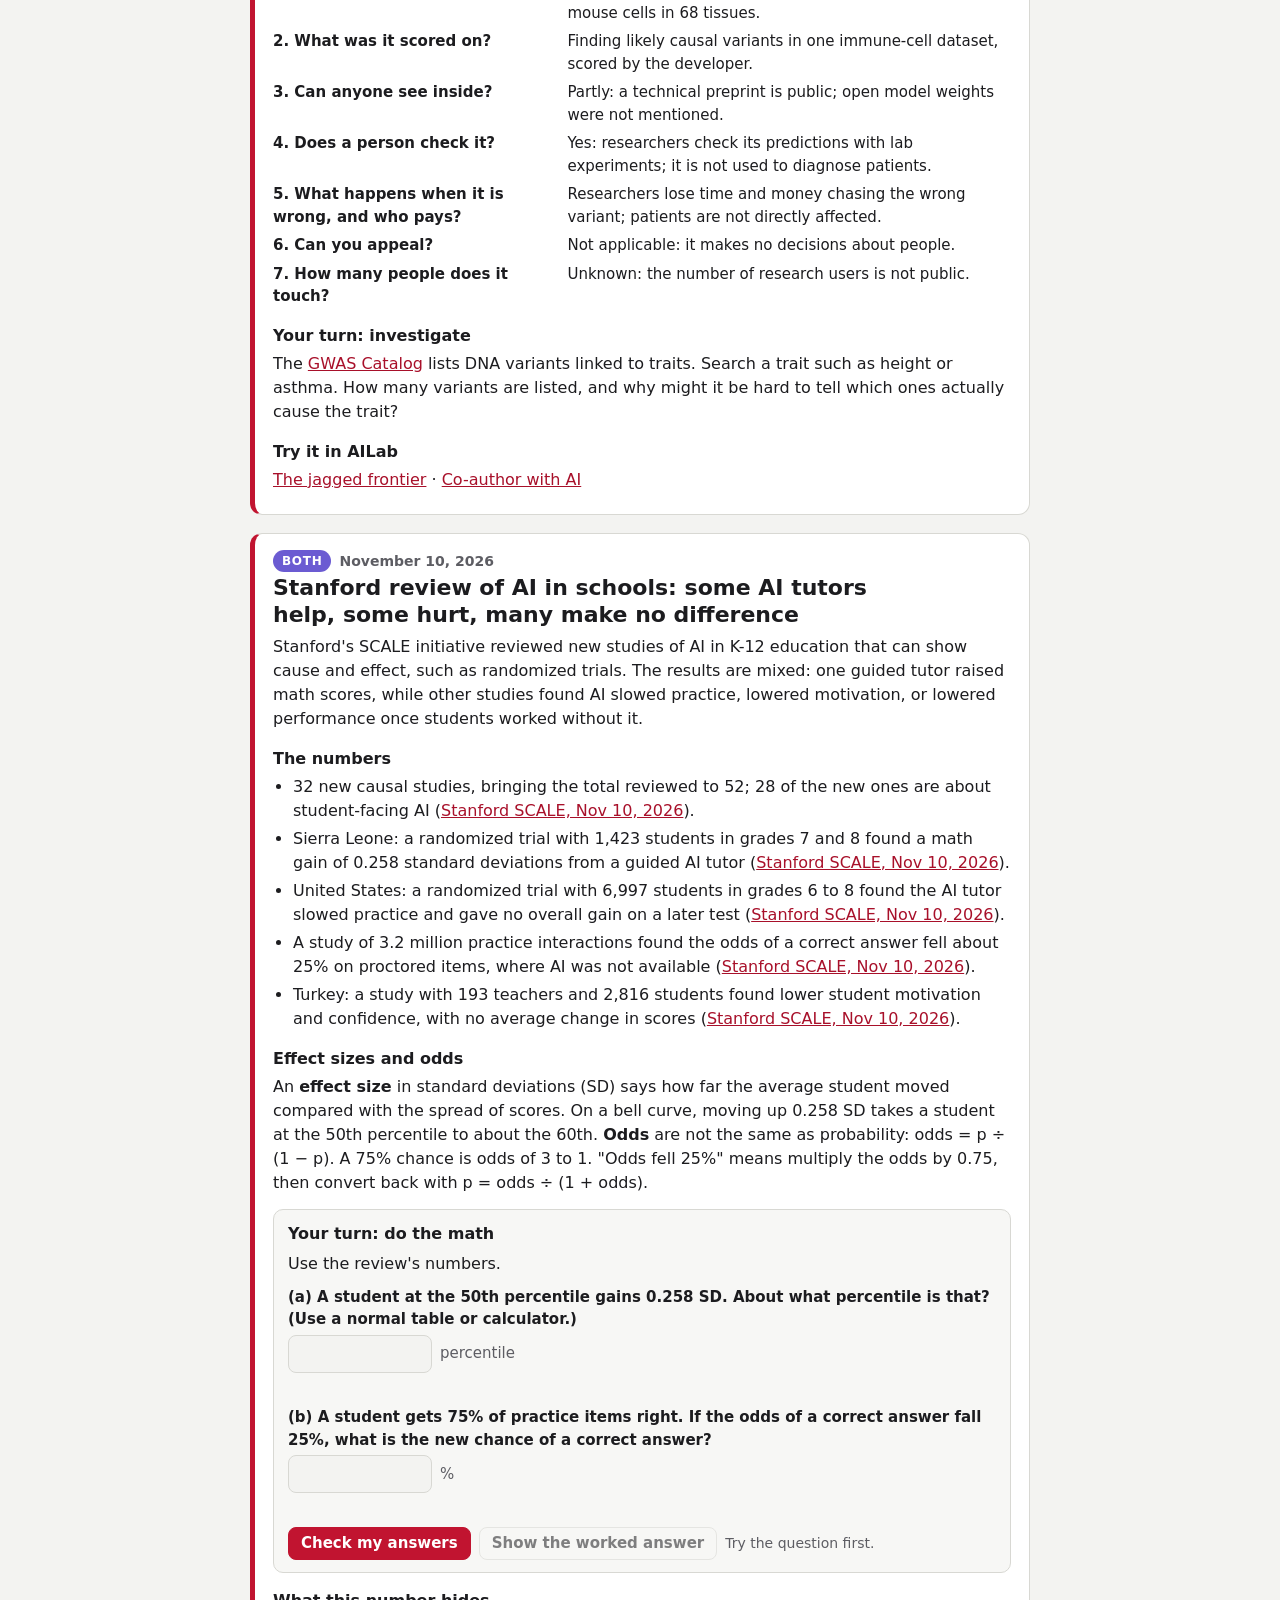
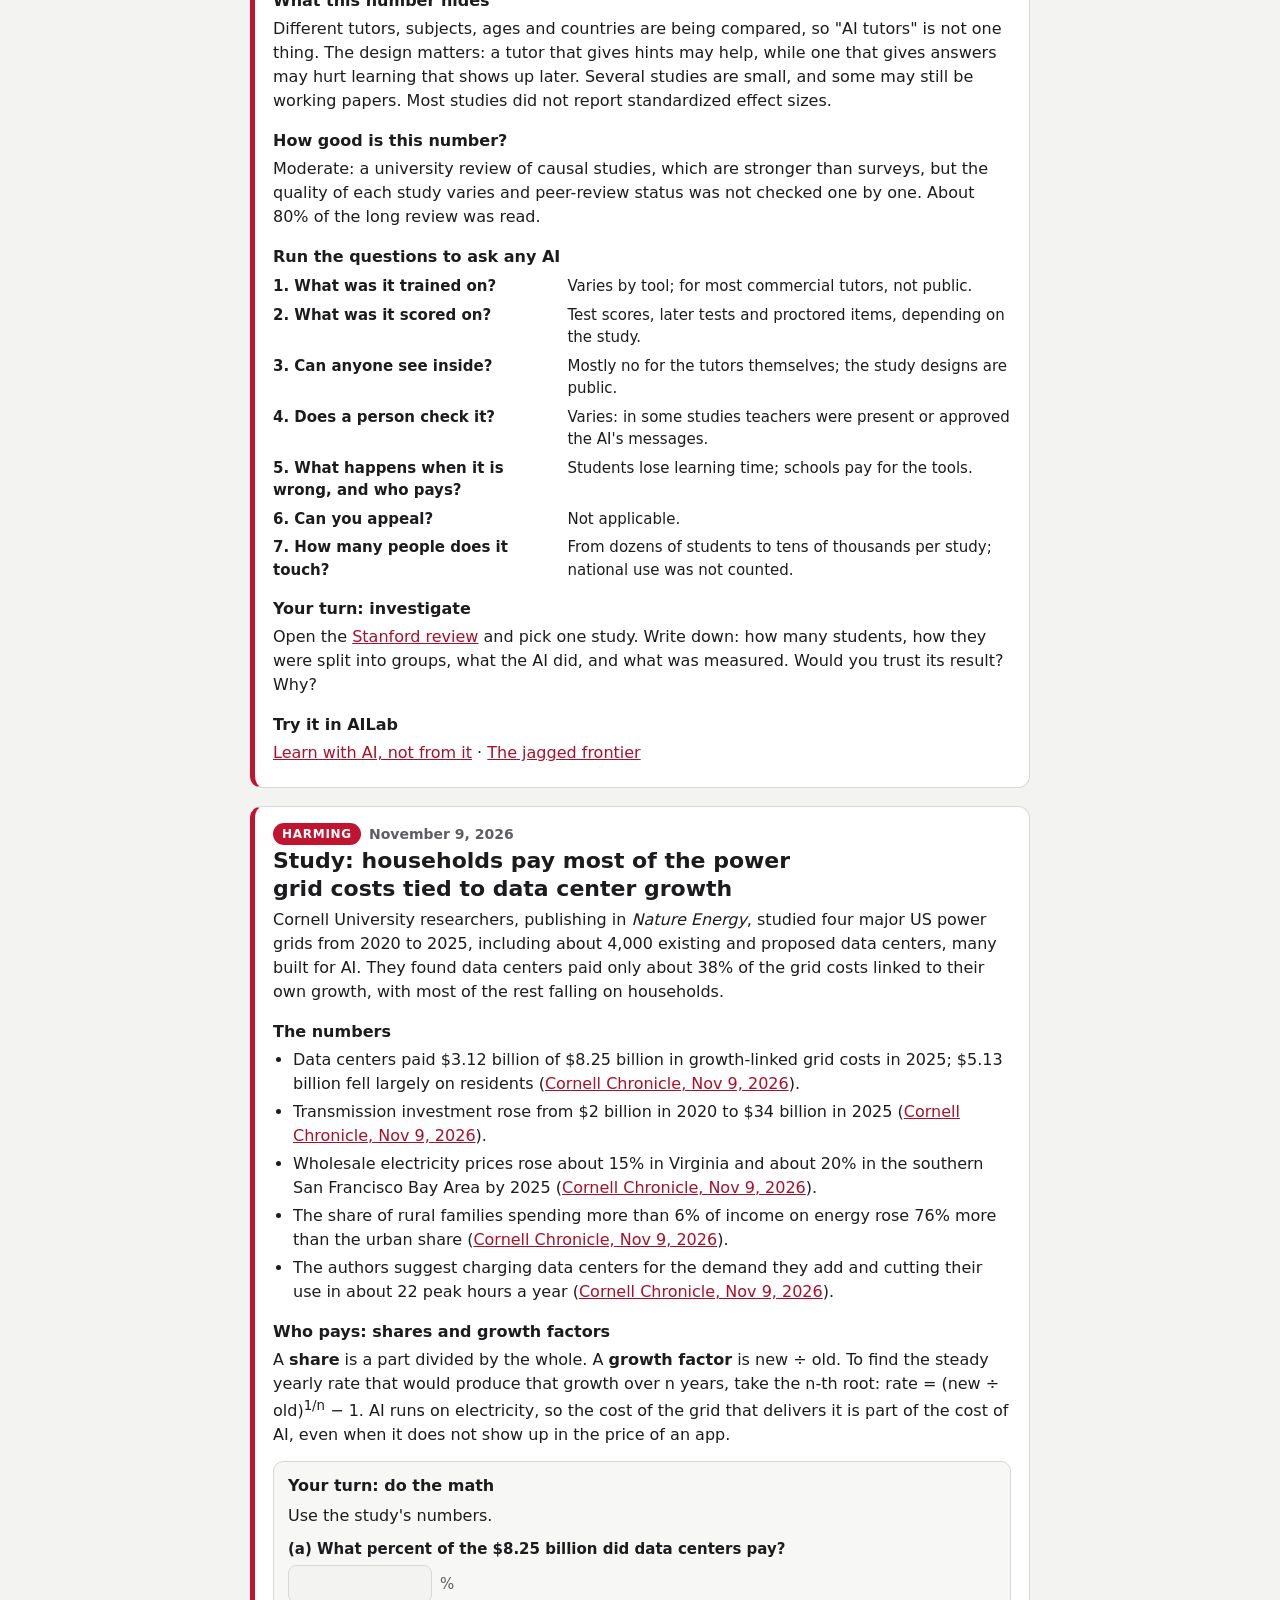
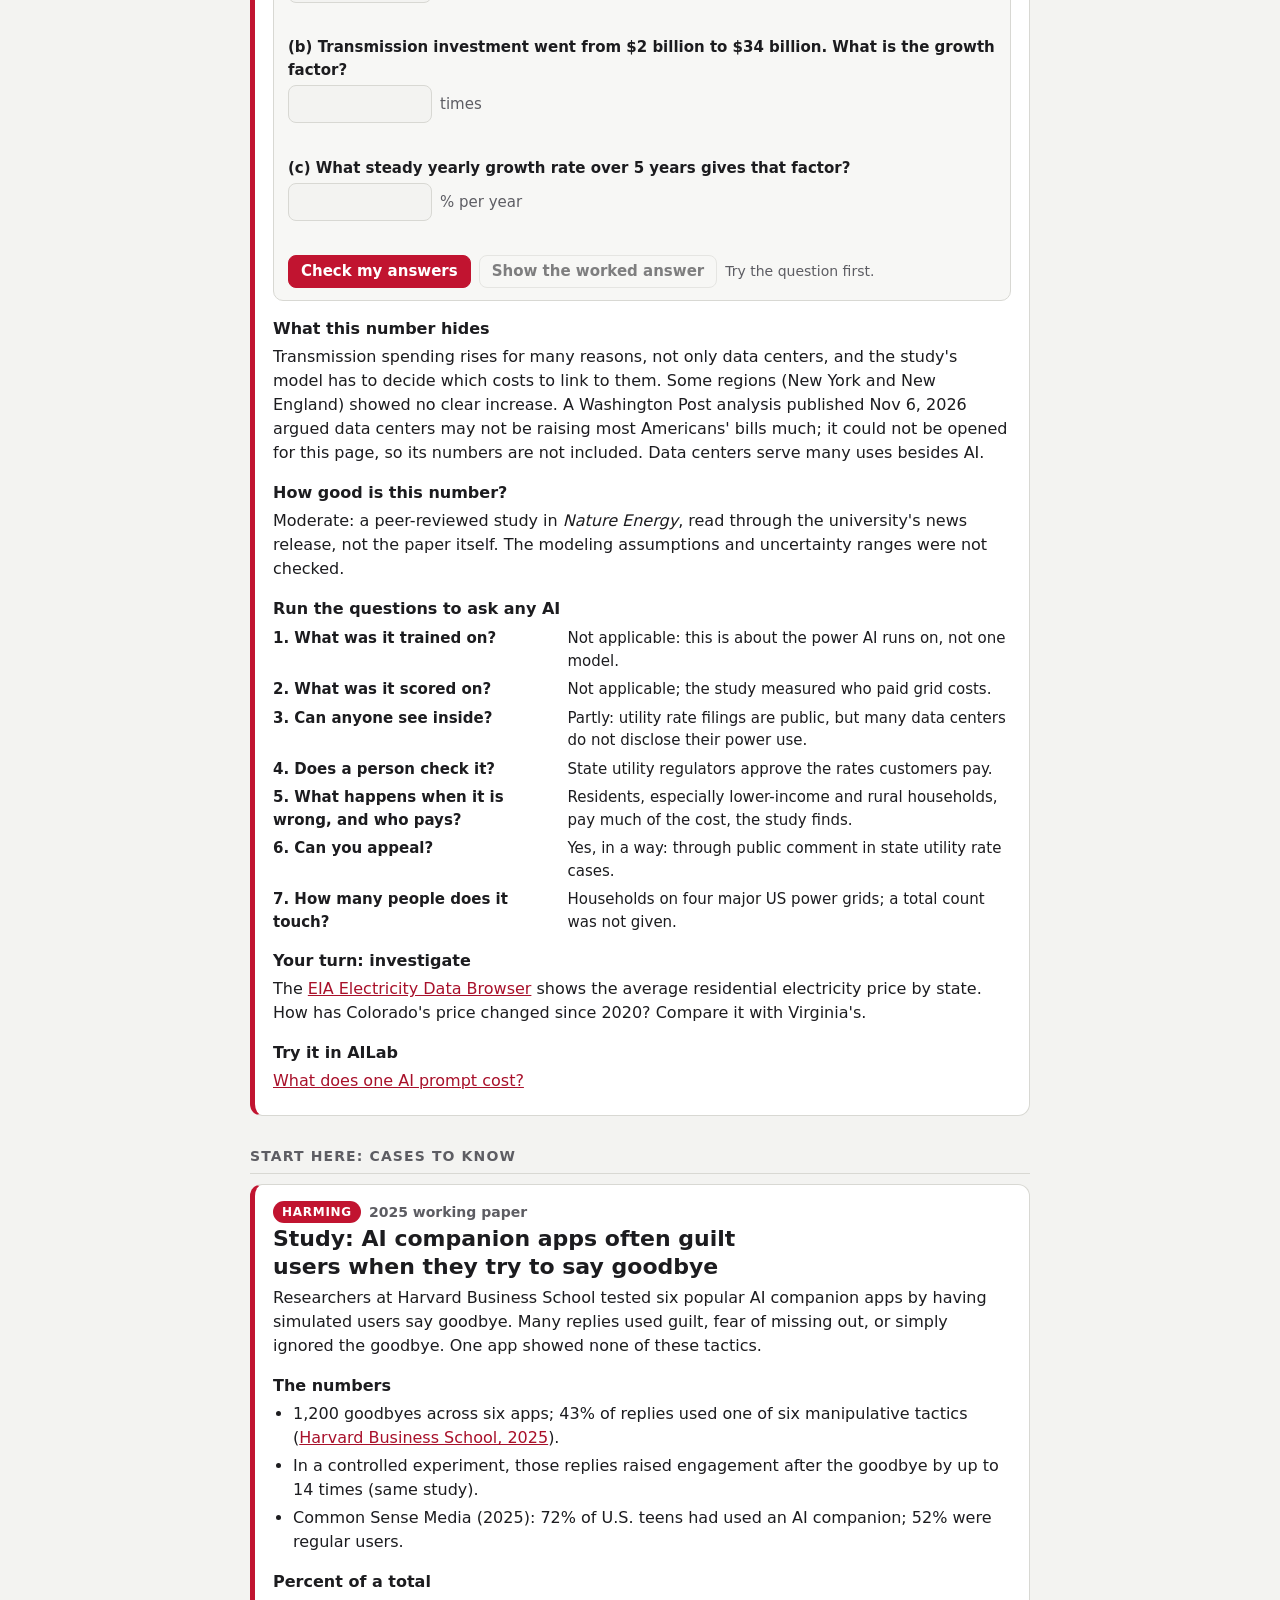
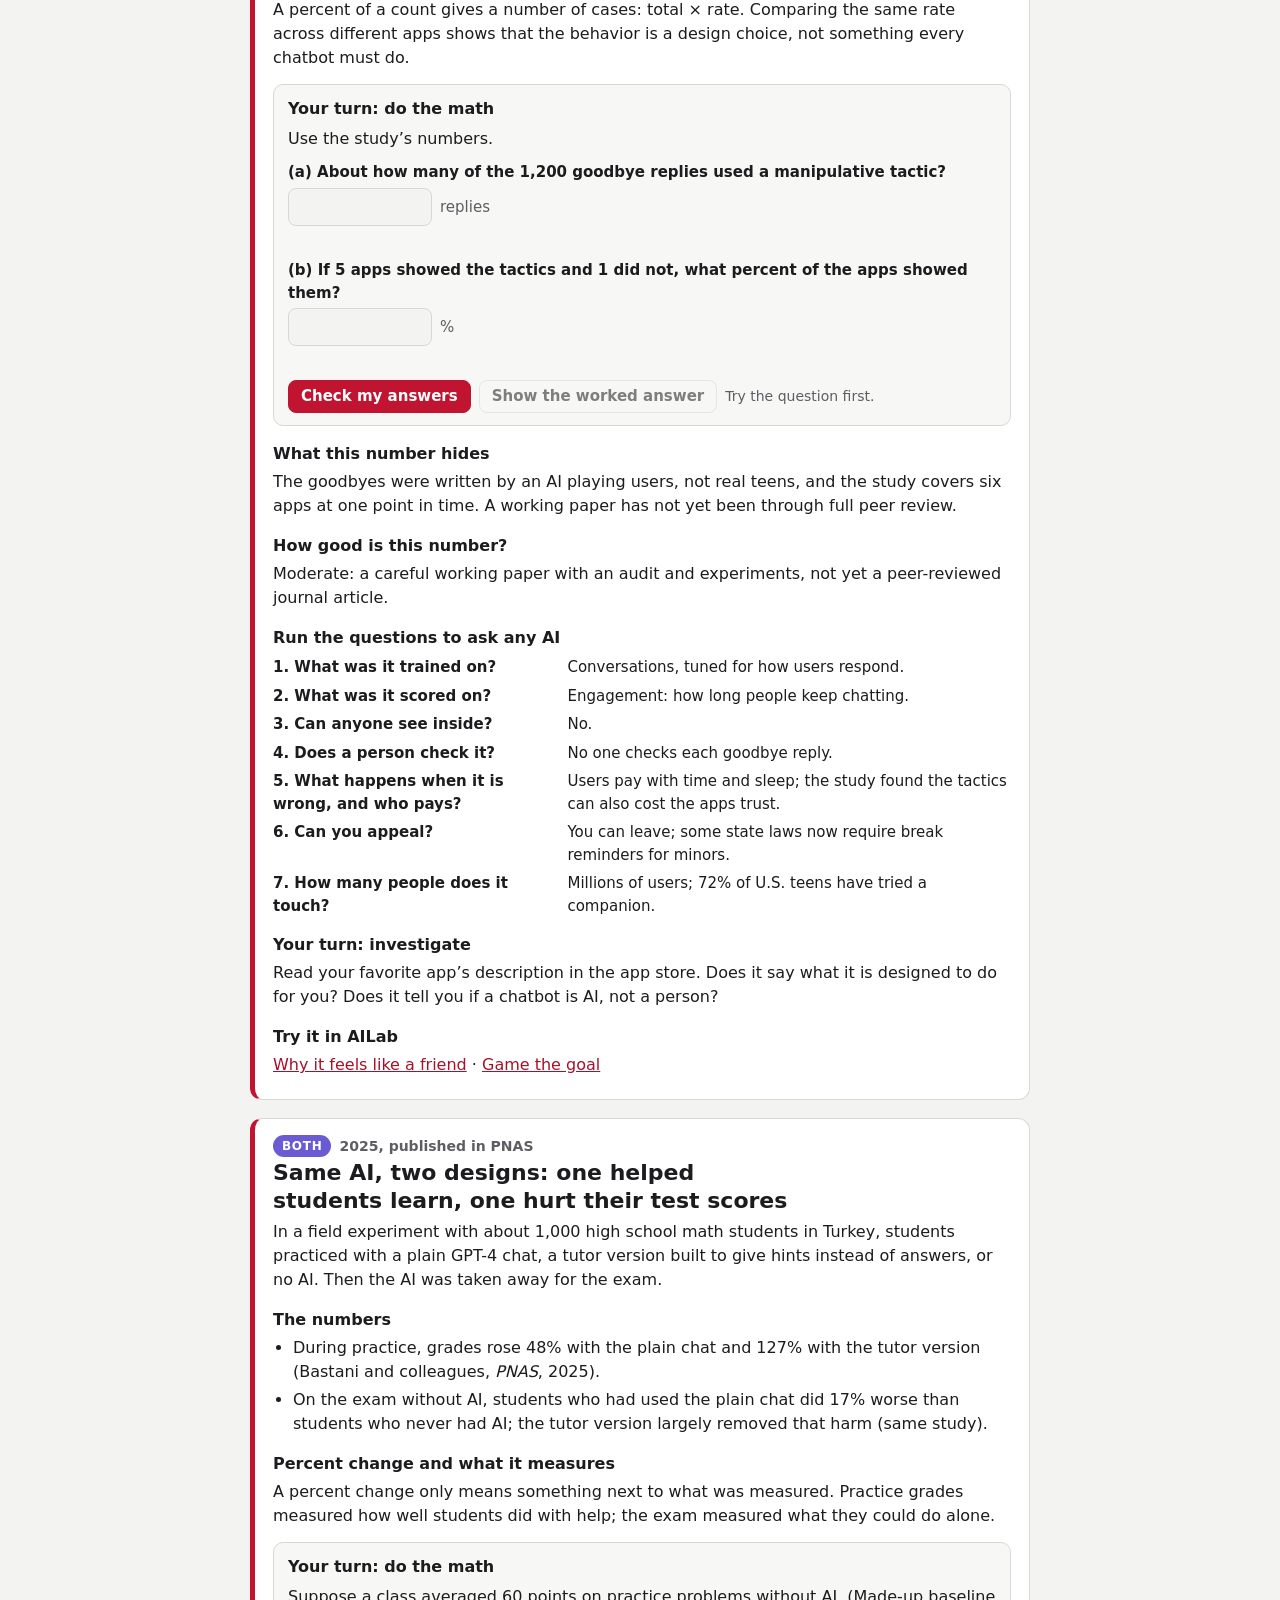
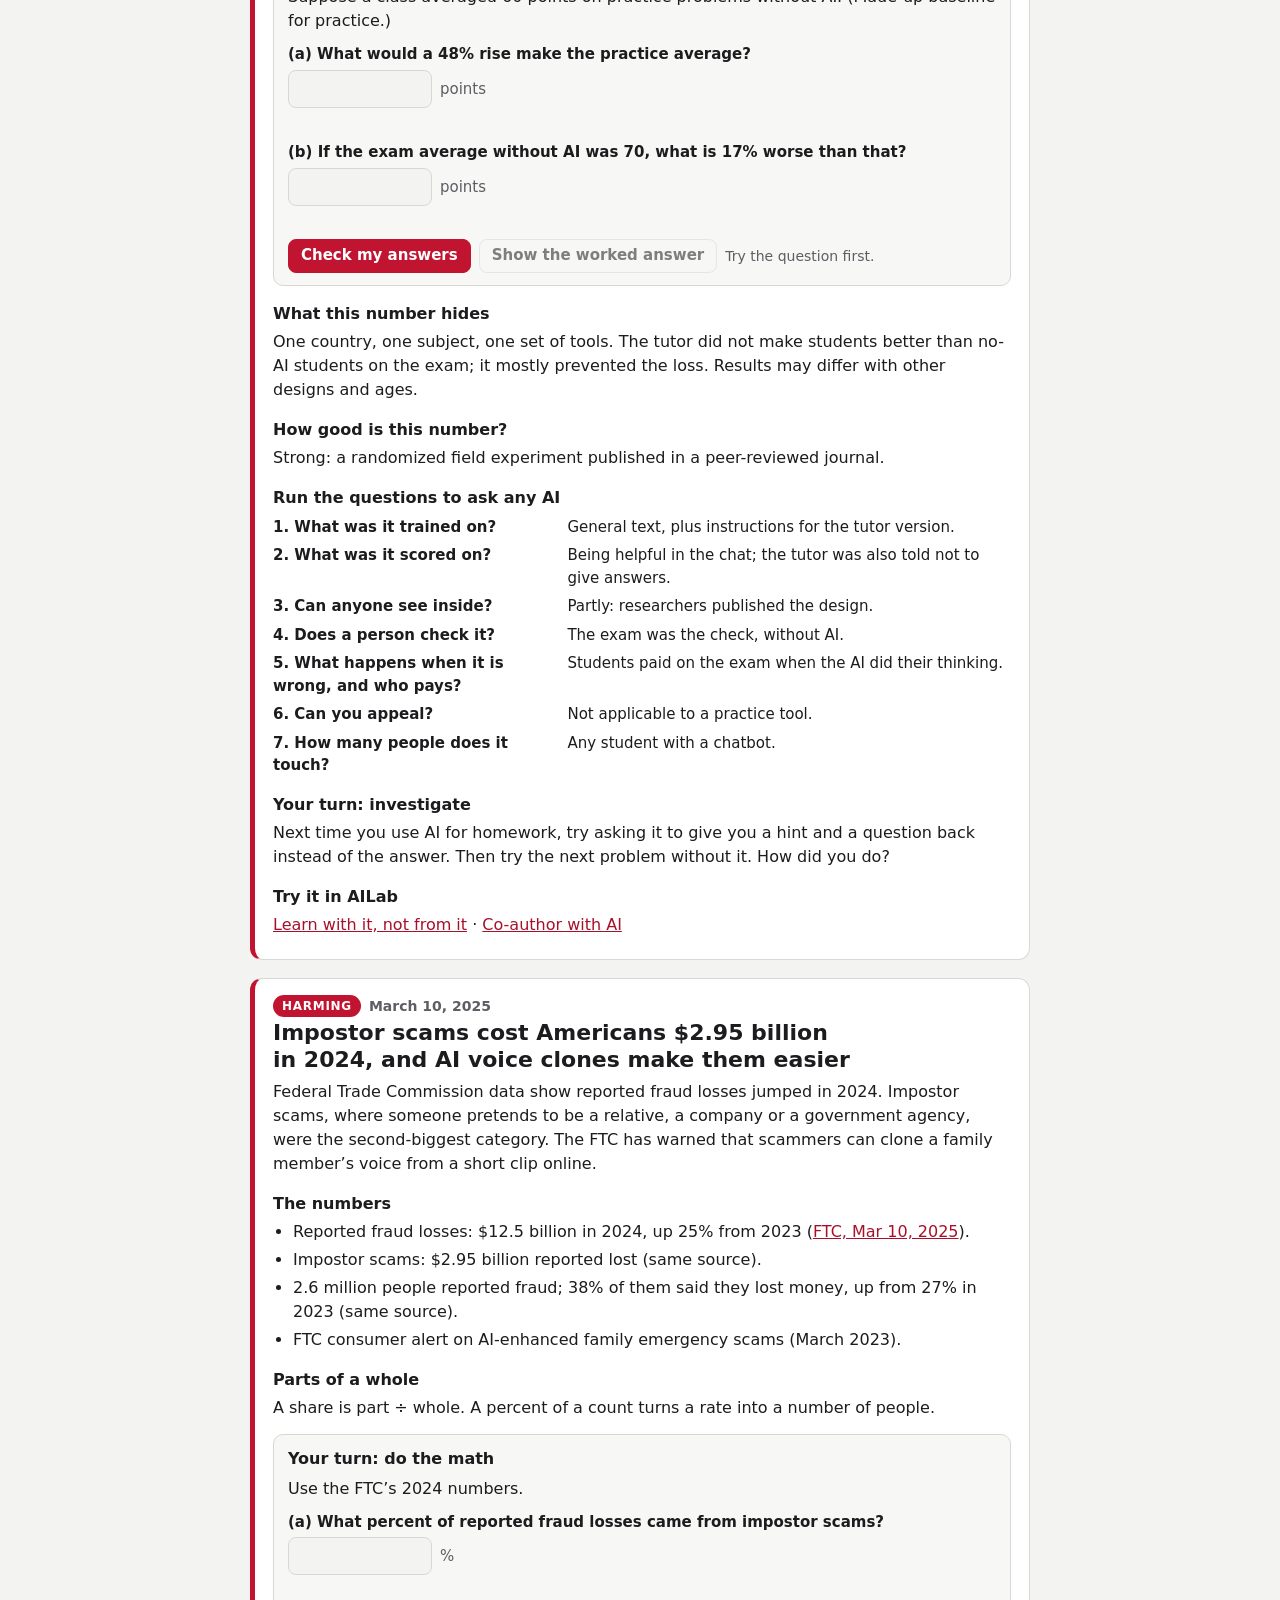
==== commit e44ea168: "In the News: week of Nov 22, 2026 Co-Authored-By: Claude Opus 5.5 <noreply@anthropic.com> Claude-Ses" ====
--- a/news.html
+++ b/news.html
@@ -73,7 +73,7 @@
 <li>Compared to what?</li><li>What would change the answer?</li><li>What does this number hide?</li></ul></section>
 <p class="nw-foot">RJ Ed Tech · Raider AILab · Stories link to their sources; pending cases are marked with the date they were checked.</p>
 </div></main>
-<script src="news-data.js?v=202611120500"></script>
+<script src="news-data.js?v=202611221500"></script>
 <script>
 (function(){
 var LAB="AILab";var Q7=["What was it trained on?","What was it scored on?","Can anyone see inside?","Does a person check it?","What happens when it is wrong, and who pays?","Can you appeal?","How many people does it touch?"];var SIDE={good:"Helping",harm:"Harming",both:"Both"};
--- a/biolab.css
+++ b/biolab.css
@@ -526,3 +526,23 @@
 .pace-nudge>span{text-decoration:underline}
 @keyframes paceNudge{20%,60%{transform:translateX(-4px)}40%,80%{transform:translateX(4px)}}
 @media (prefers-reduced-motion: reduce){.pace-nudge{animation:none}}
+
+/* Home page, Nov 24, 2026: the first tools should show on a laptop screen without scrolling (rule: usable cold, obvious first move).
+   The Raider Labs switcher drops to one compact row (each subject stays in the link's name for screen readers and in its tooltip),
+   and the feature cards sit side by side instead of stacked. */
+.labs{gap:3px;margin:0 0 14px}
+.labs .labs-l{margin-right:3px}
+.labs a{padding:3px 8px;font-size:12.5px}
+.labs a small{position:absolute!important;width:1px;height:1px;overflow:hidden;clip:rect(0 0 0 0);white-space:nowrap}
+.home-cards{display:grid;grid-template-columns:repeat(auto-fit,minmax(260px,1fr));gap:10px;margin:6px 0 16px;max-width:1120px}
+.home-cards:has(>a:only-child){max-width:72ch}
+.home-cards>a{margin:0!important;max-width:none!important;box-sizing:border-box}
+
+/* Guided, Nov 24, 2026: on a 1366x720 laptop the first move ("Lock in my gut answer", then each next action) sat below the fold on
+   every tool. The row with the main button now stays pinned to the bottom of the screen while the side panel runs below it.
+   overflow:clip (not hidden) on the stage and visible on the panel let sticky work. */
+@media (min-width:900px){
+  .sim.m-guided .stage{overflow:clip}
+  .sim.m-guided .stage>.donecard,.sim.m-guided .stage>.tourbar{overflow:visible}
+}
+.sim.m-guided .donecard>.row:has(.btn.primary),.sim.m-guided .tourbar>.row:has([data-tour=next]){position:sticky;bottom:0;z-index:2;background:var(--card2);margin:8px -18px 0;padding:10px 18px 12px;border-top:1px solid var(--line);box-shadow:0 -6px 12px -8px rgba(0,0,0,.18)}
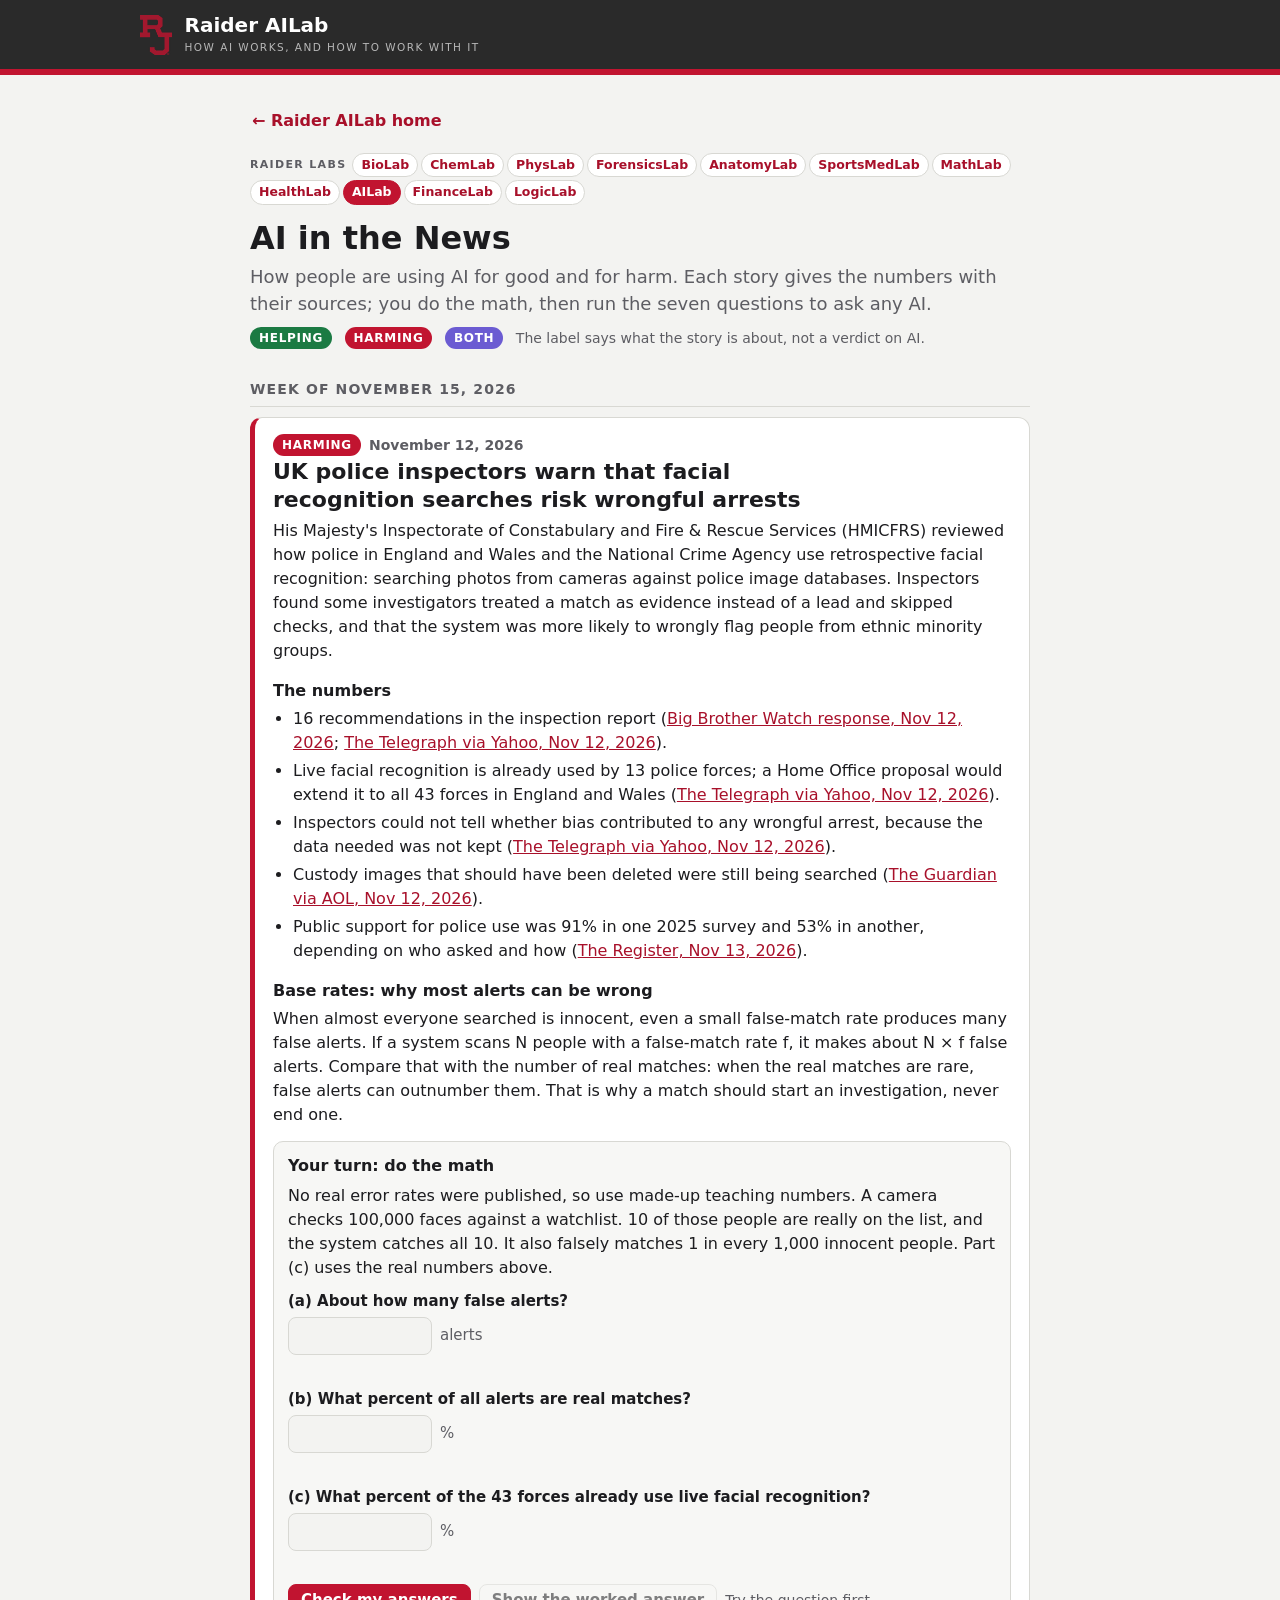
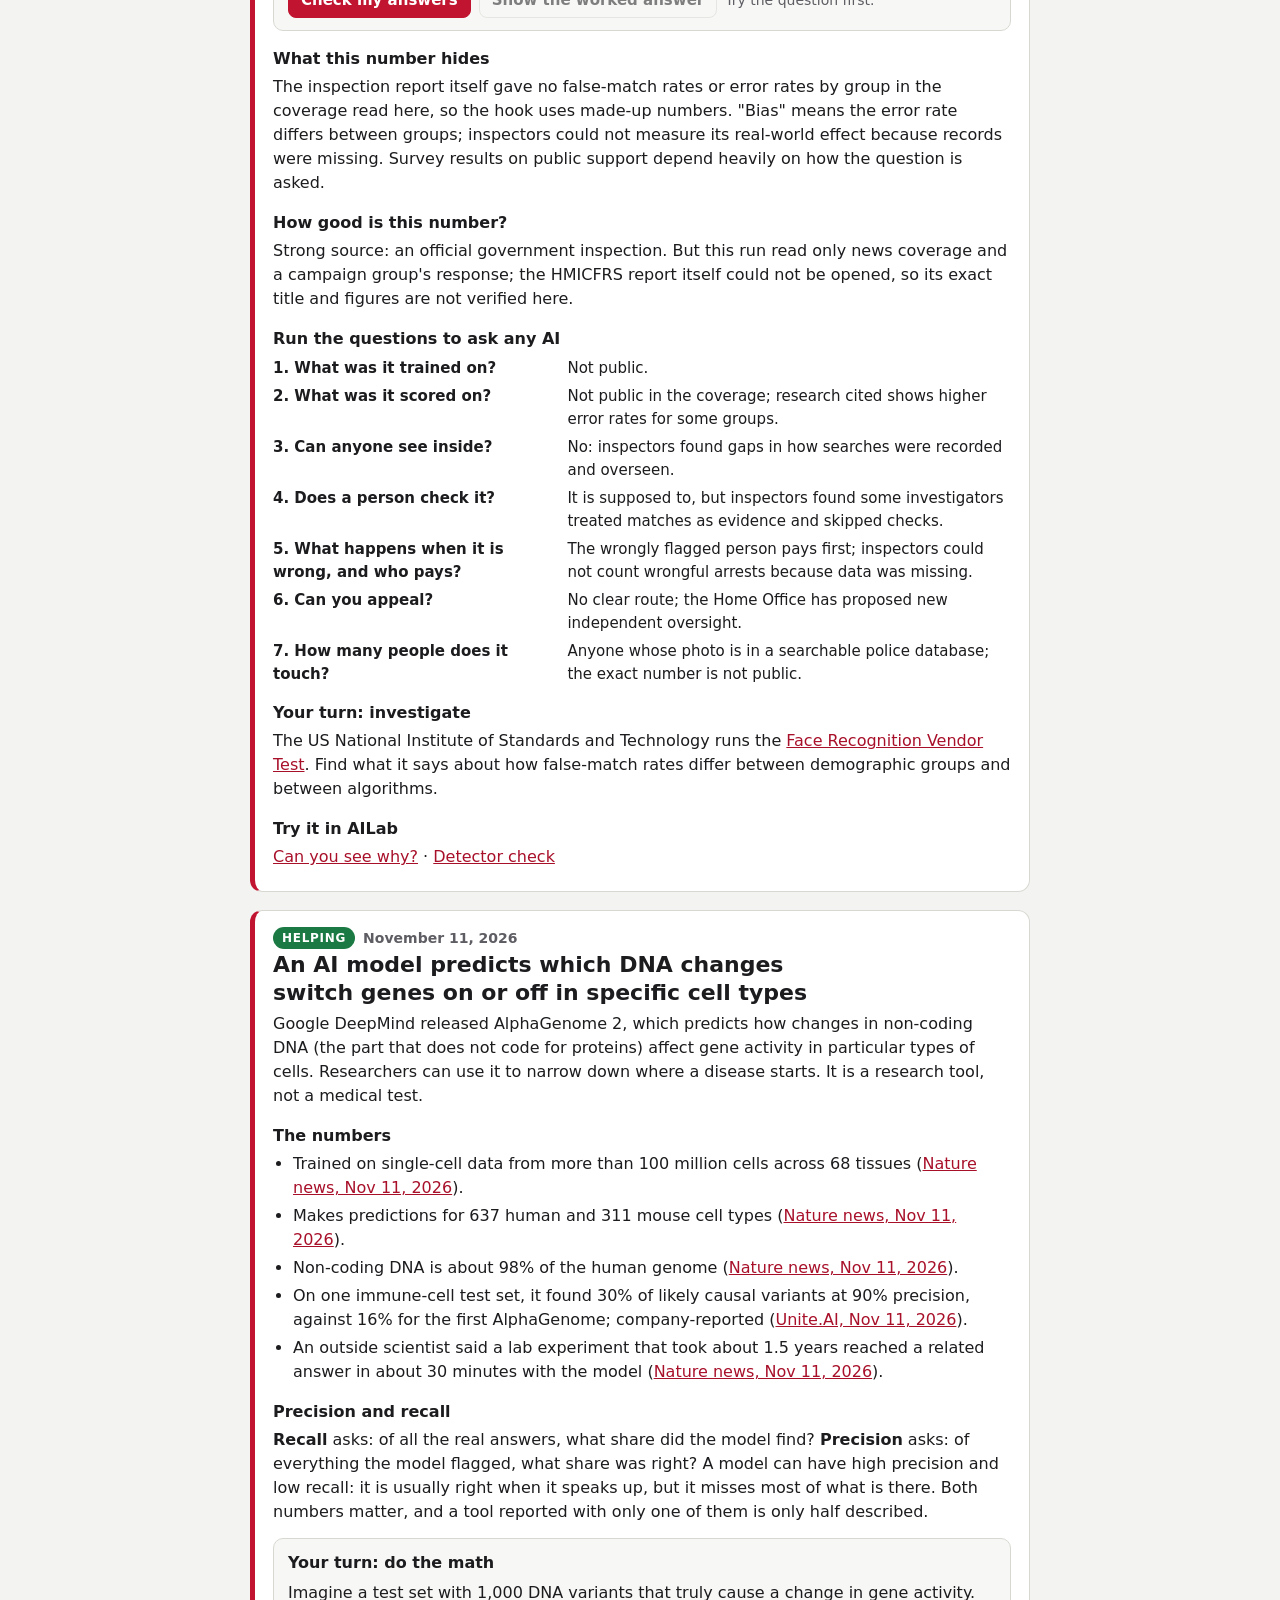
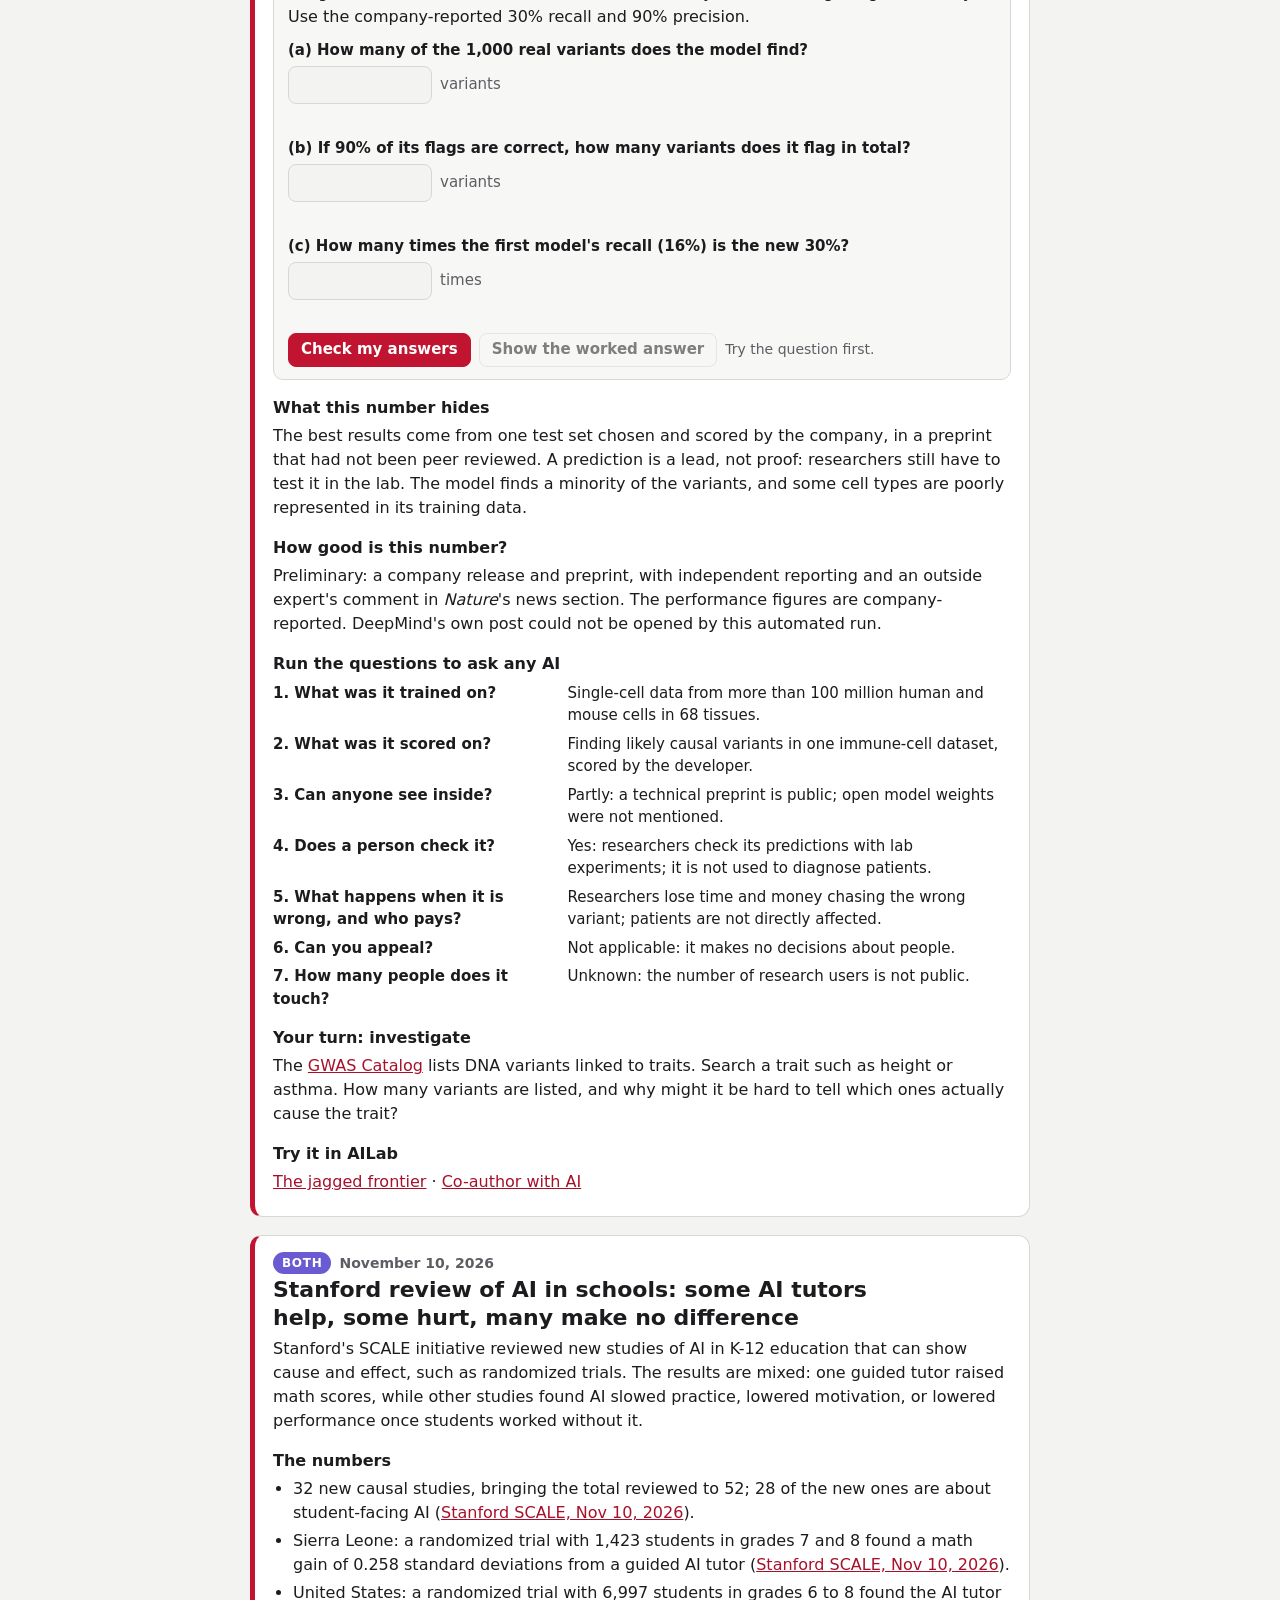
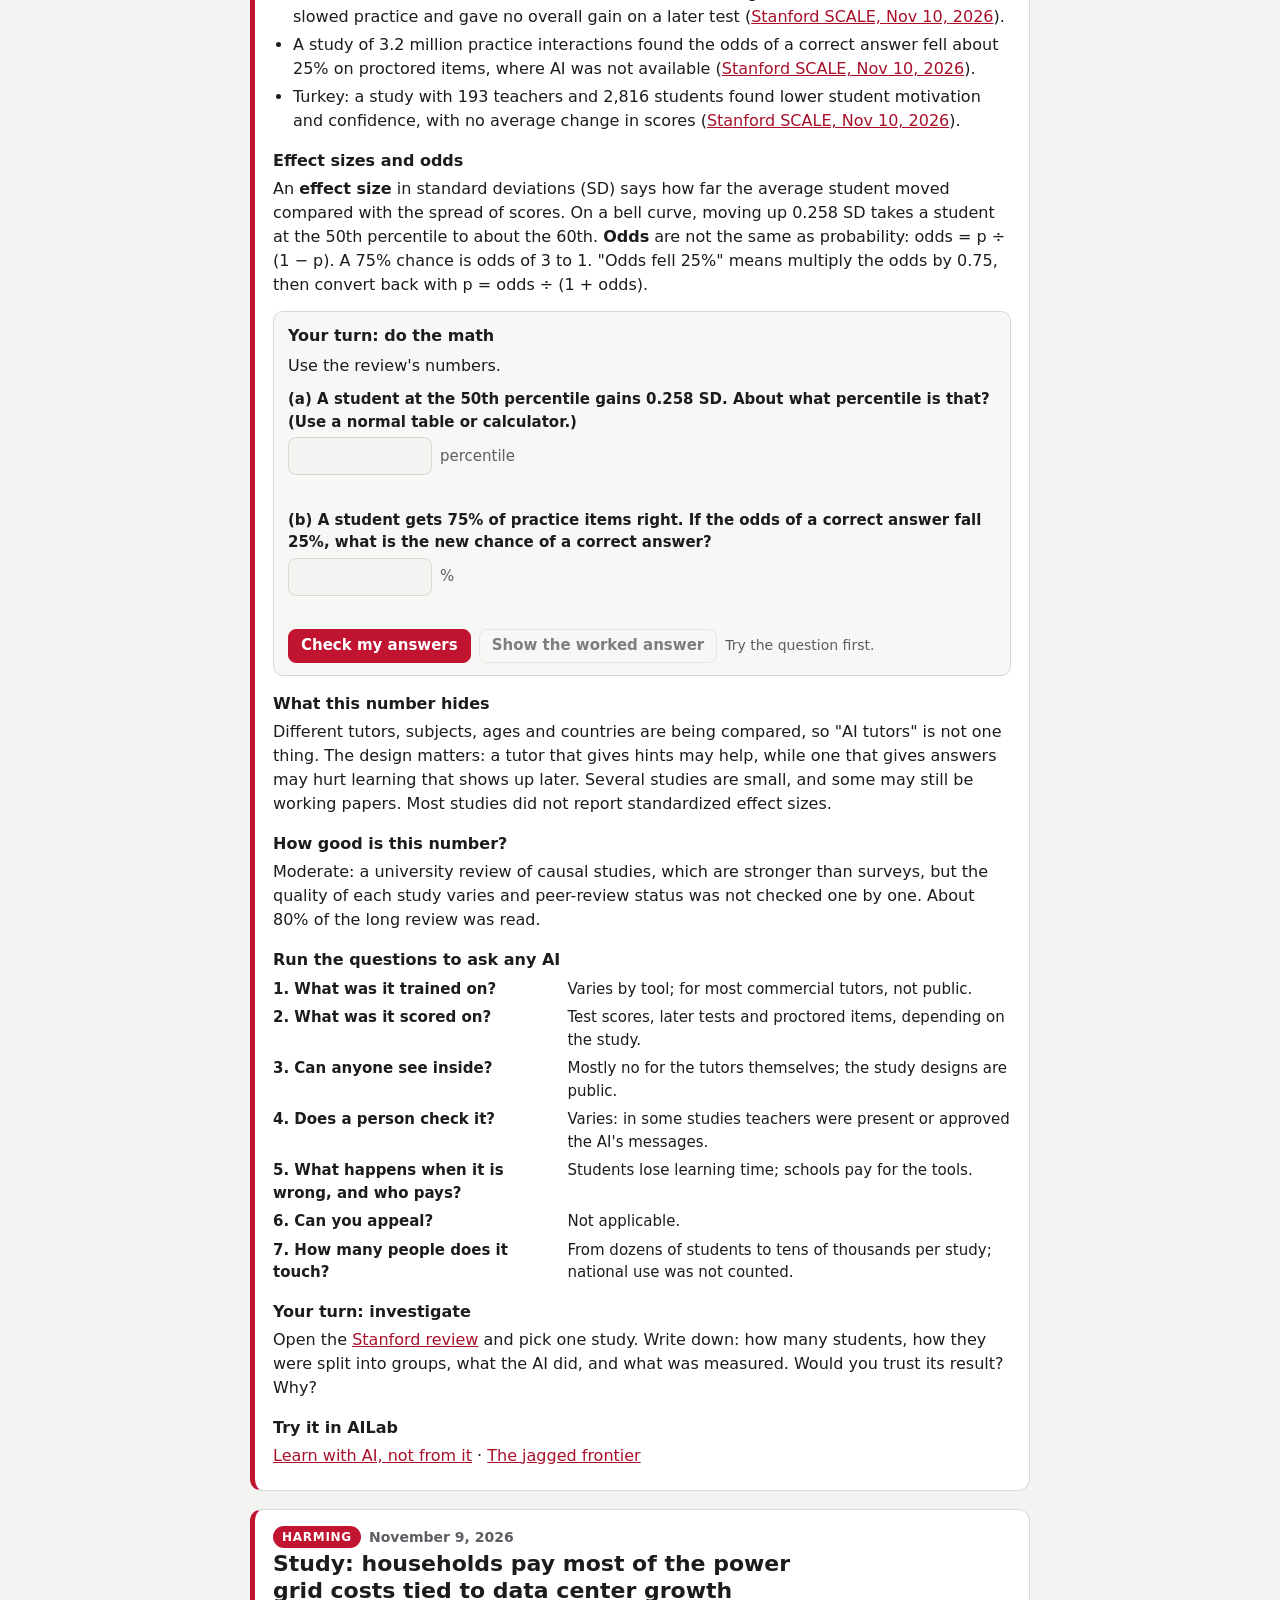
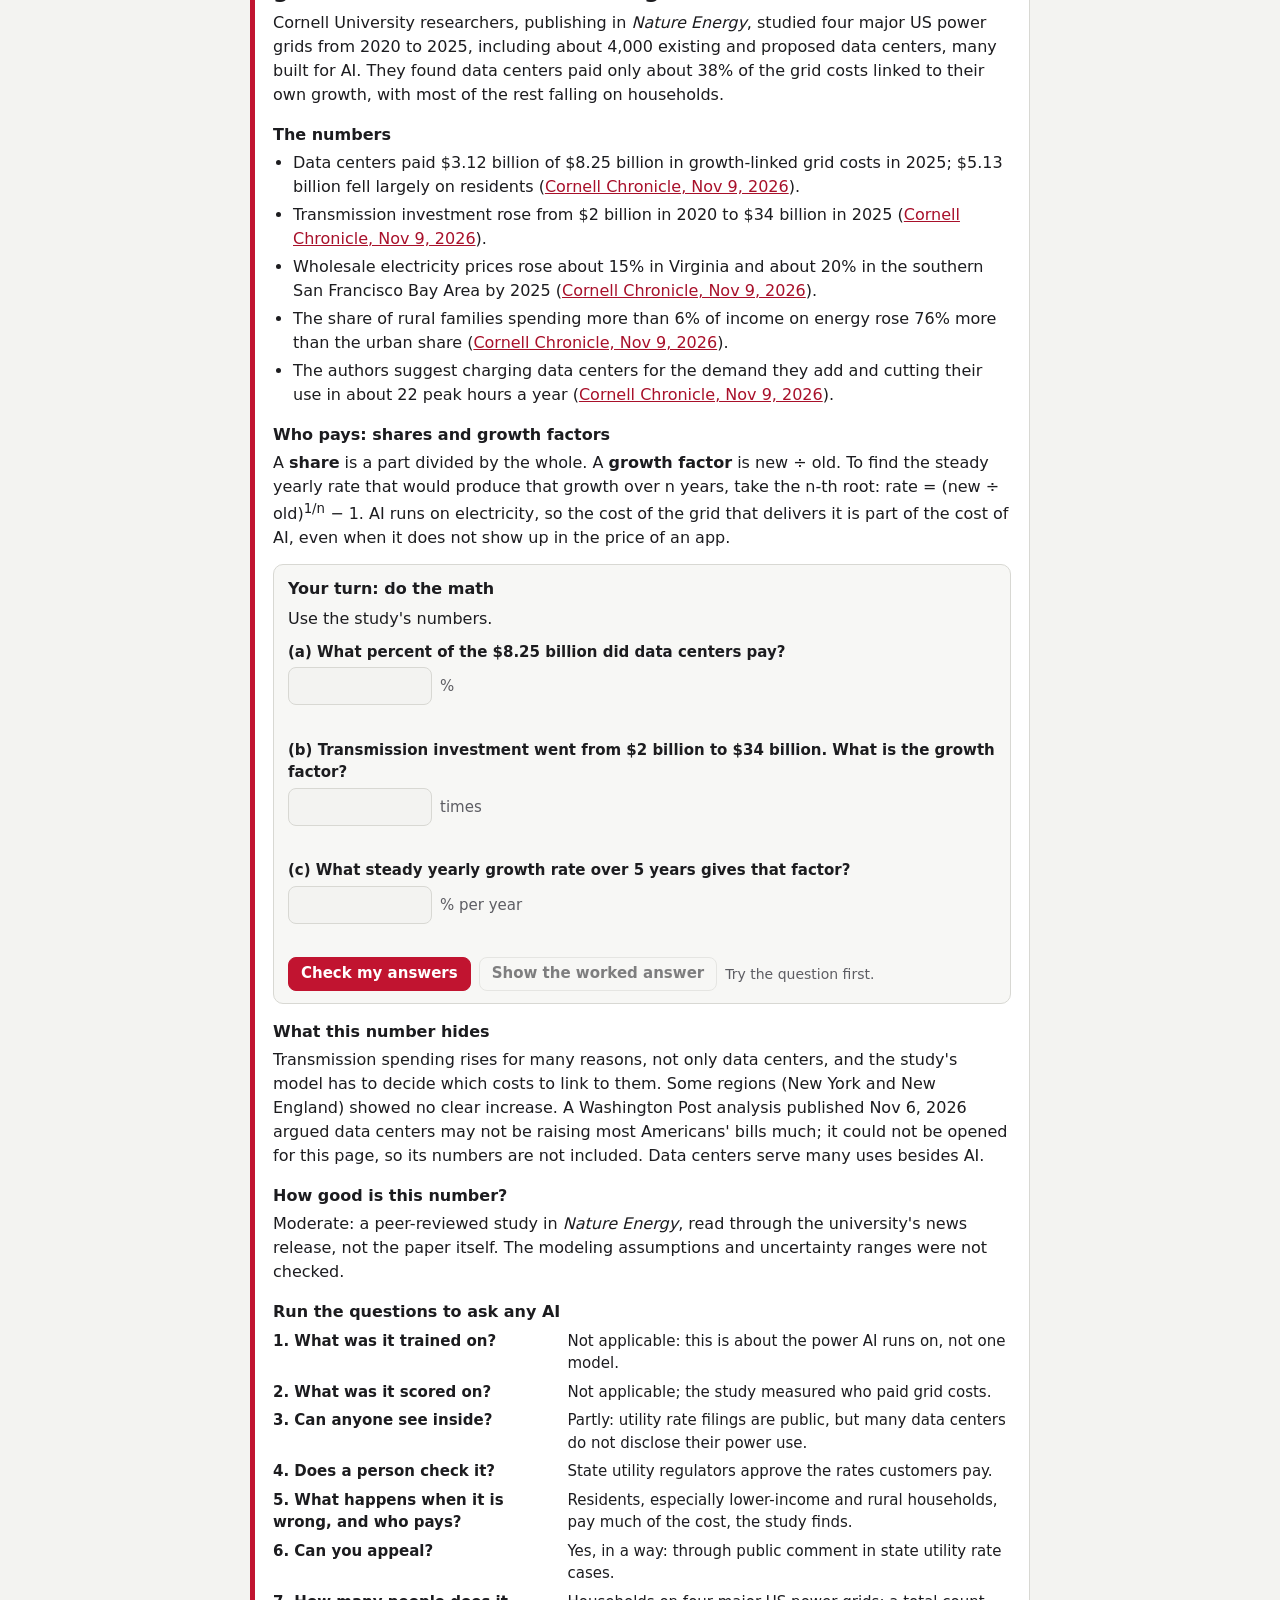
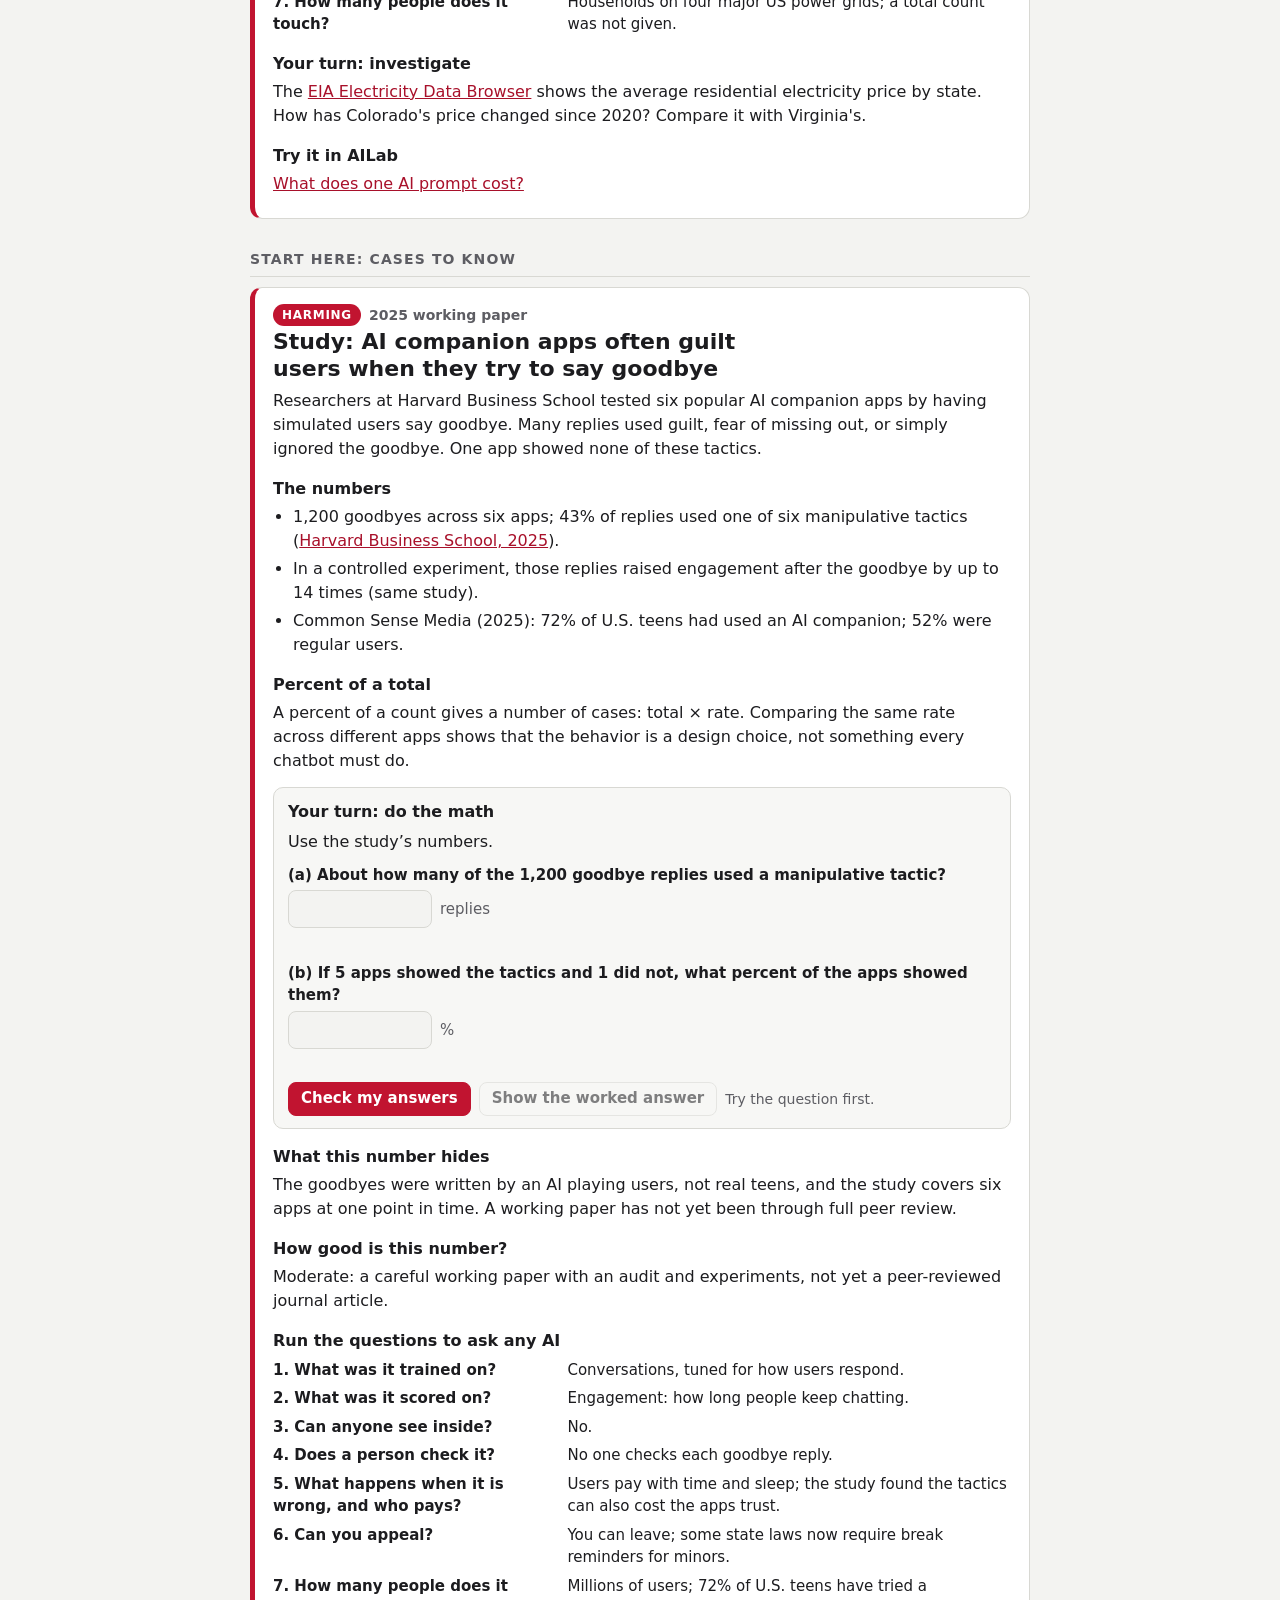
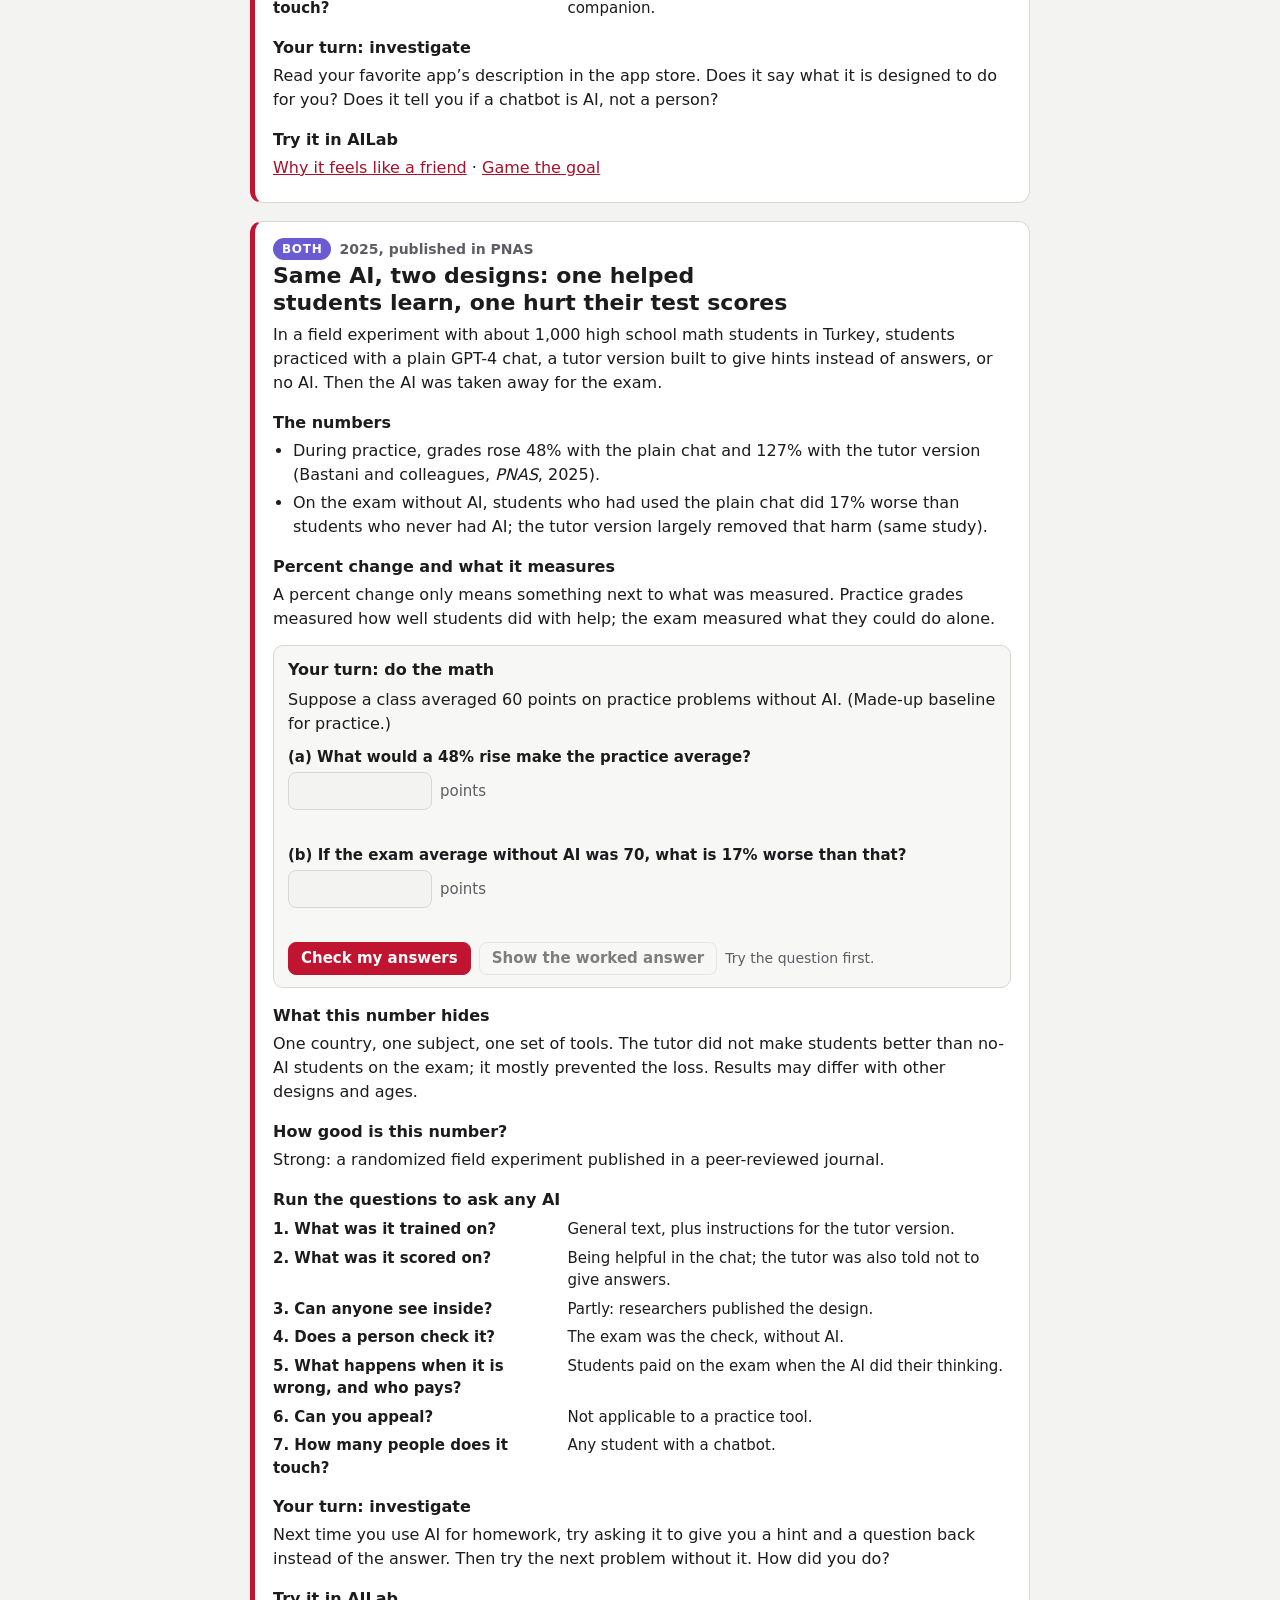
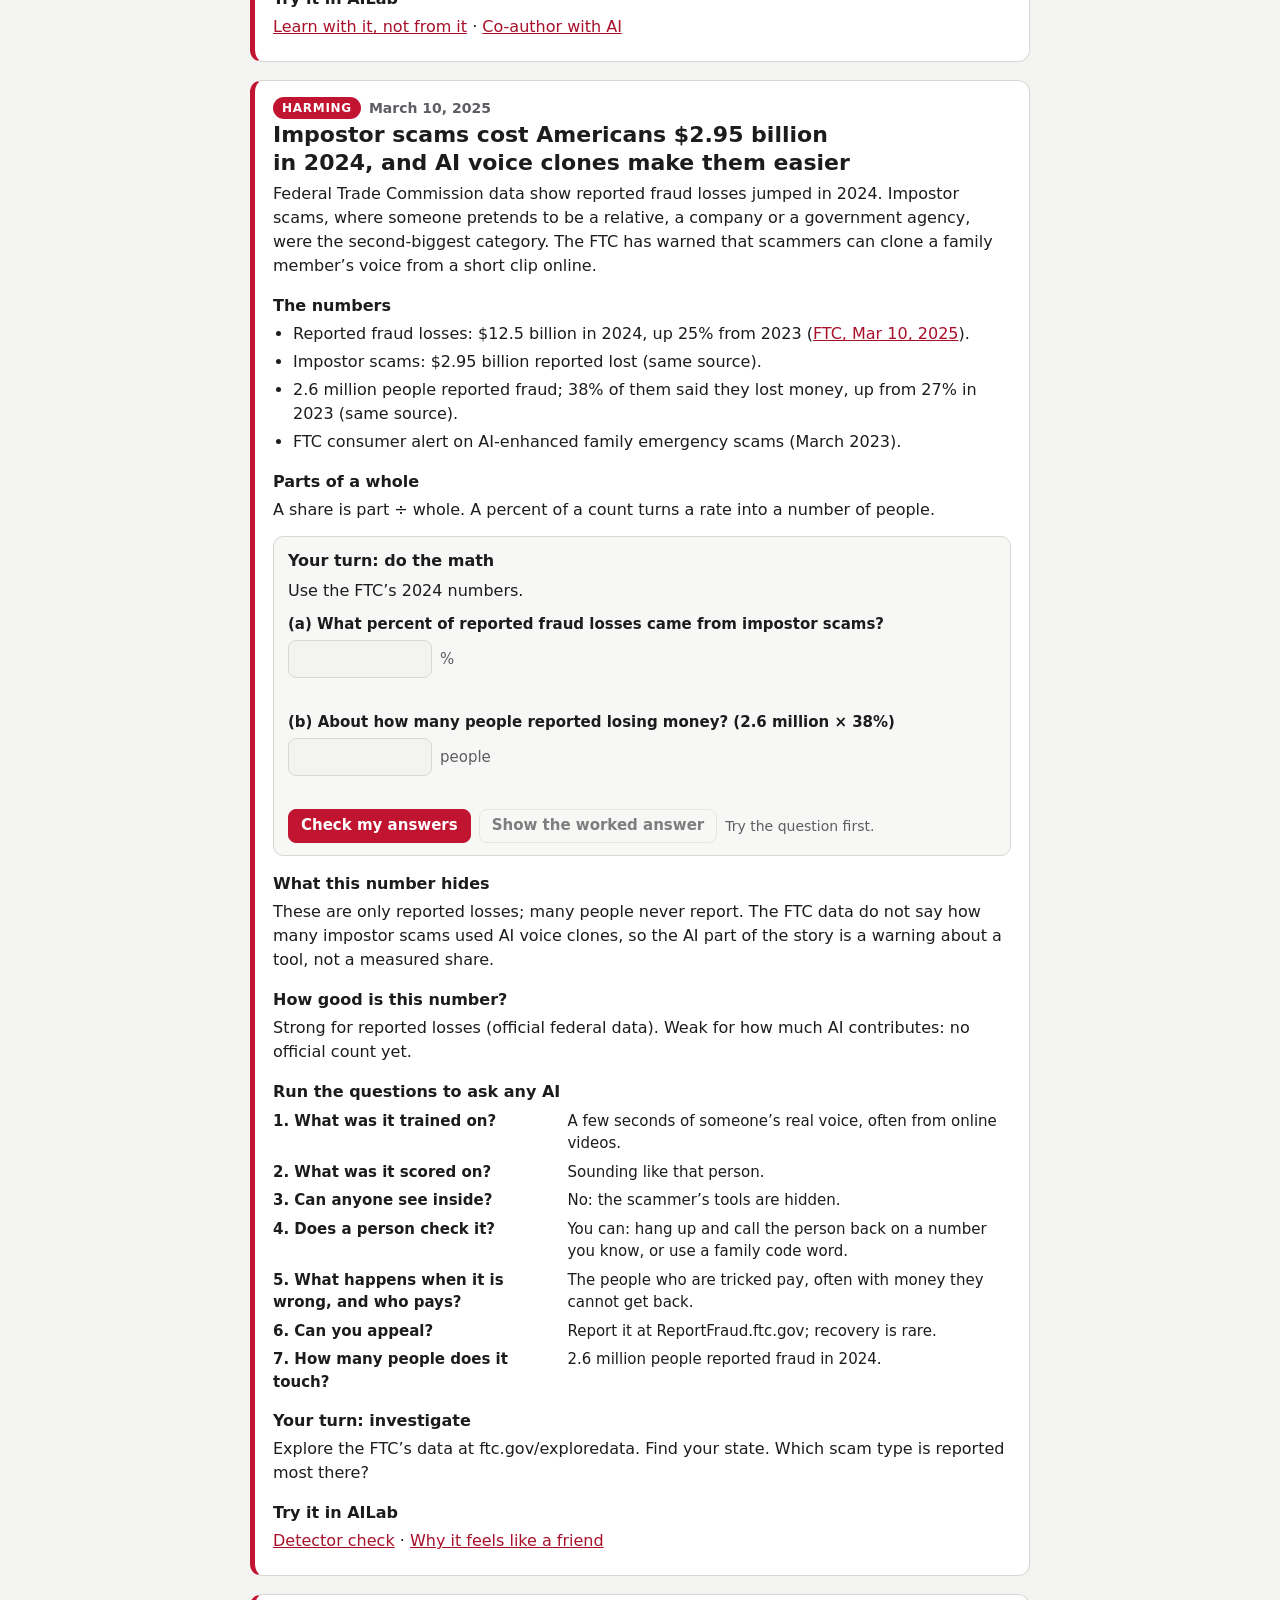
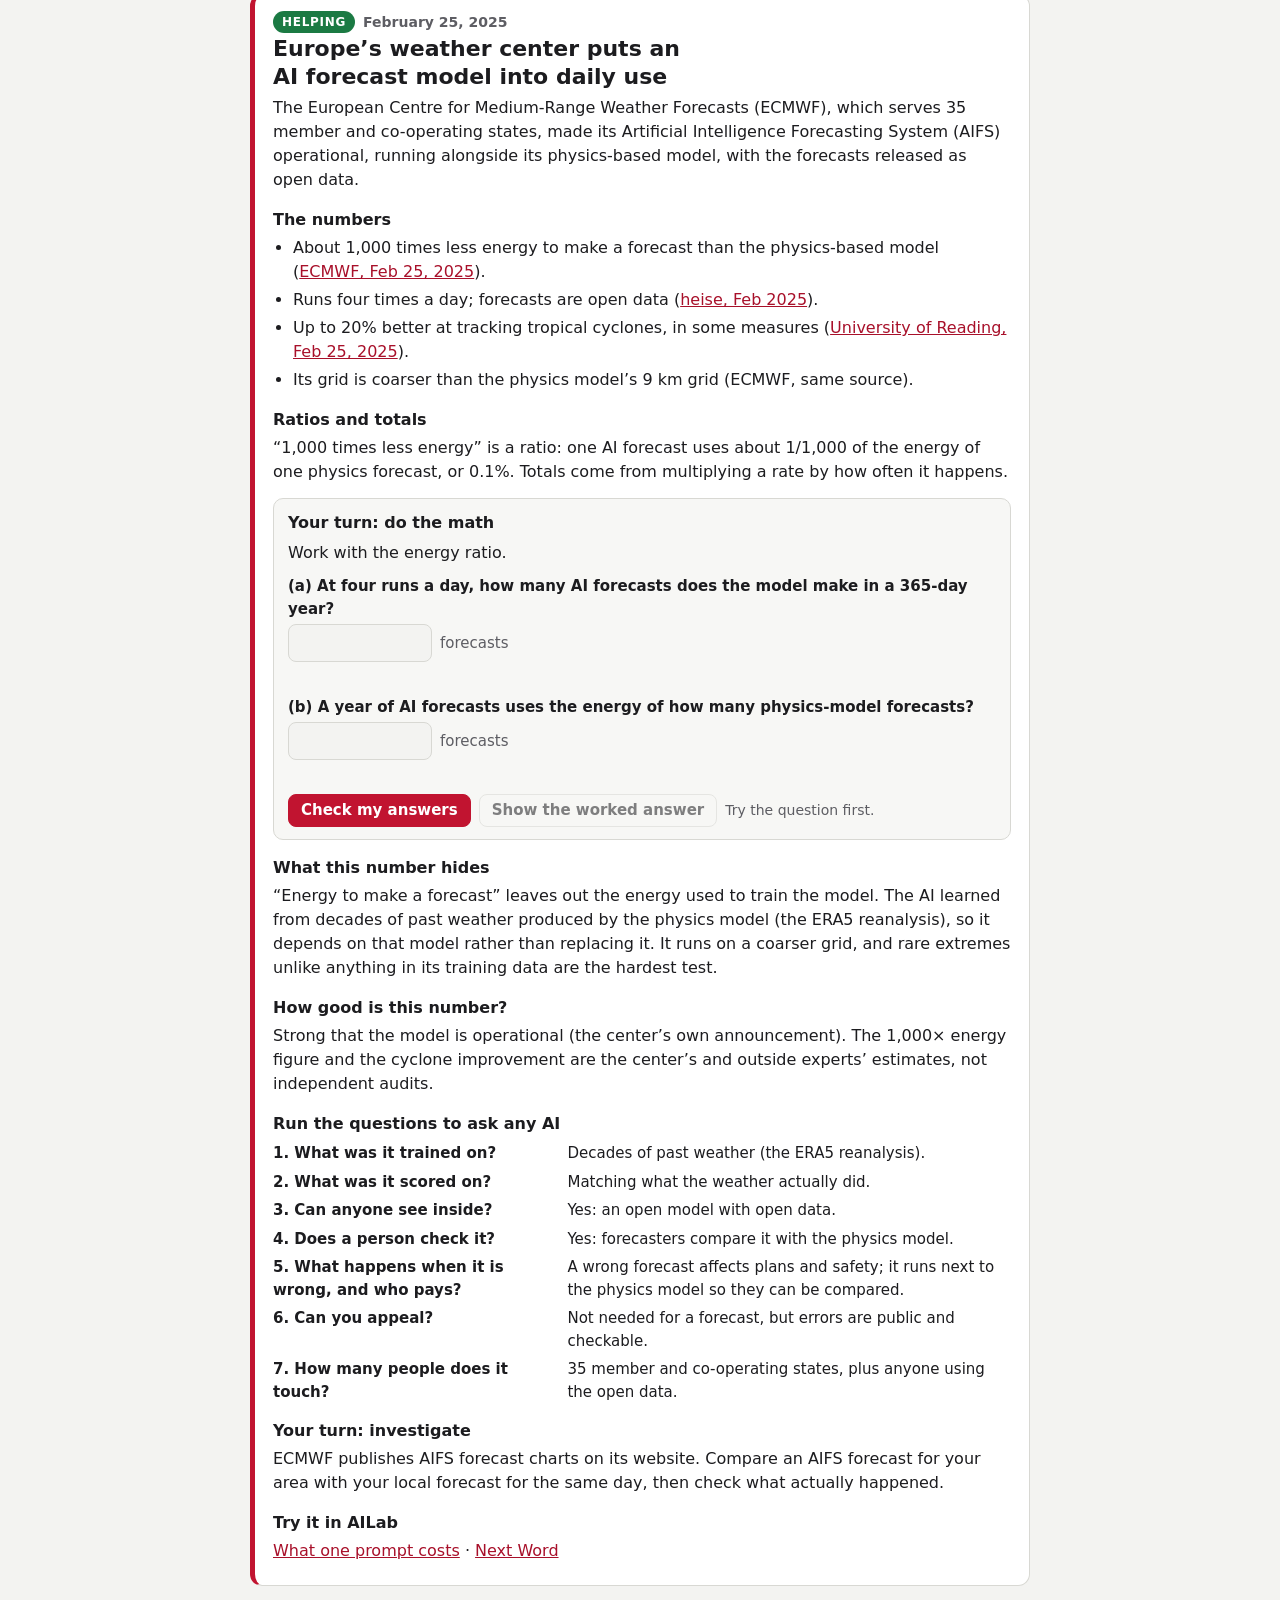
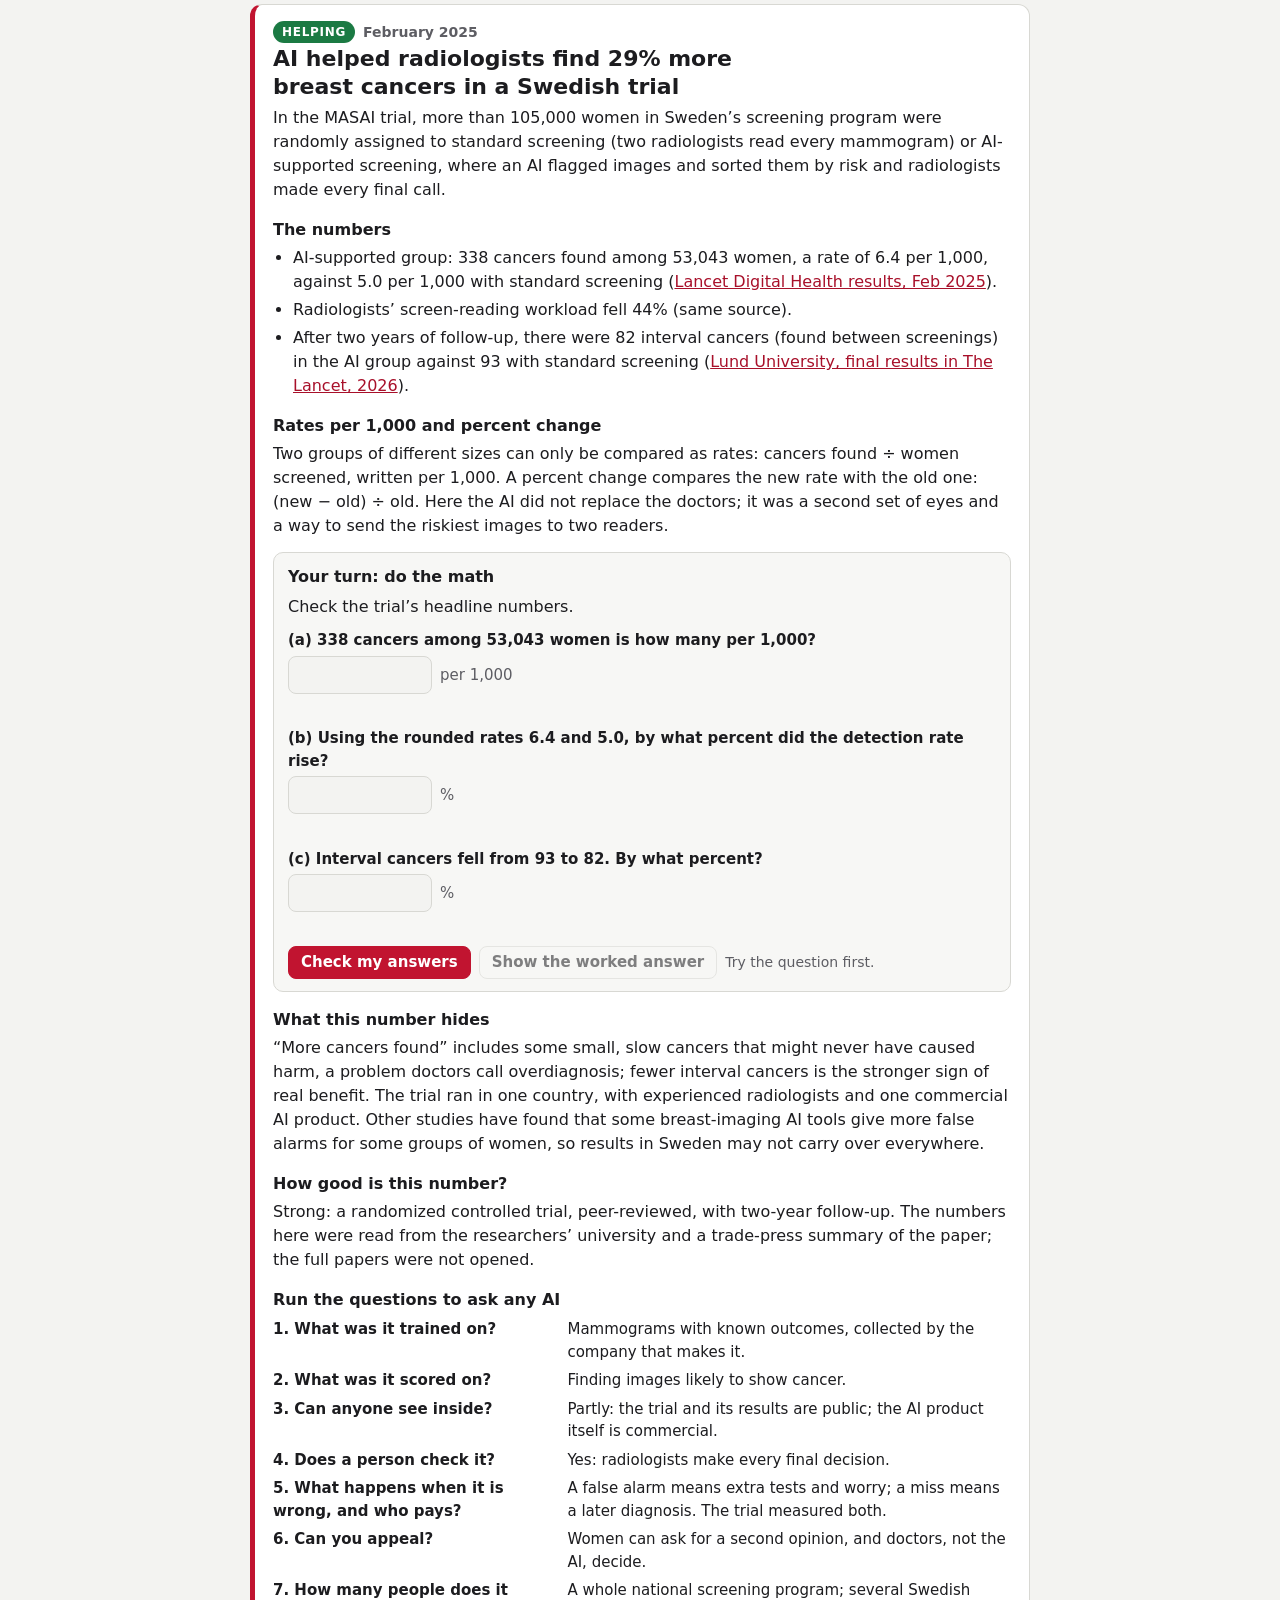
==== commit 3fdbd7b9: "In the News: week of Nov 15, 2026 Co-Authored-By: Claude Opus 5.5 <noreply@anthropic.com> Claude-Ses" ====
--- a/news.html
+++ b/news.html
@@ -73,7 +73,7 @@
 <li>Compared to what?</li><li>What would change the answer?</li><li>What does this number hide?</li></ul></section>
 <p class="nw-foot">RJ Ed Tech · Raider AILab · Stories link to their sources; pending cases are marked with the date they were checked.</p>
 </div></main>
-<script src="news-data.js?v=202611221500"></script>
+<script src="news-data.js?v=202611151500"></script>
 <script>
 (function(){
 var LAB="AILab";var Q7=["What was it trained on?","What was it scored on?","Can anyone see inside?","Does a person check it?","What happens when it is wrong, and who pays?","Can you appeal?","How many people does it touch?"];var SIDE={good:"Helping",harm:"Harming",both:"Both"};
